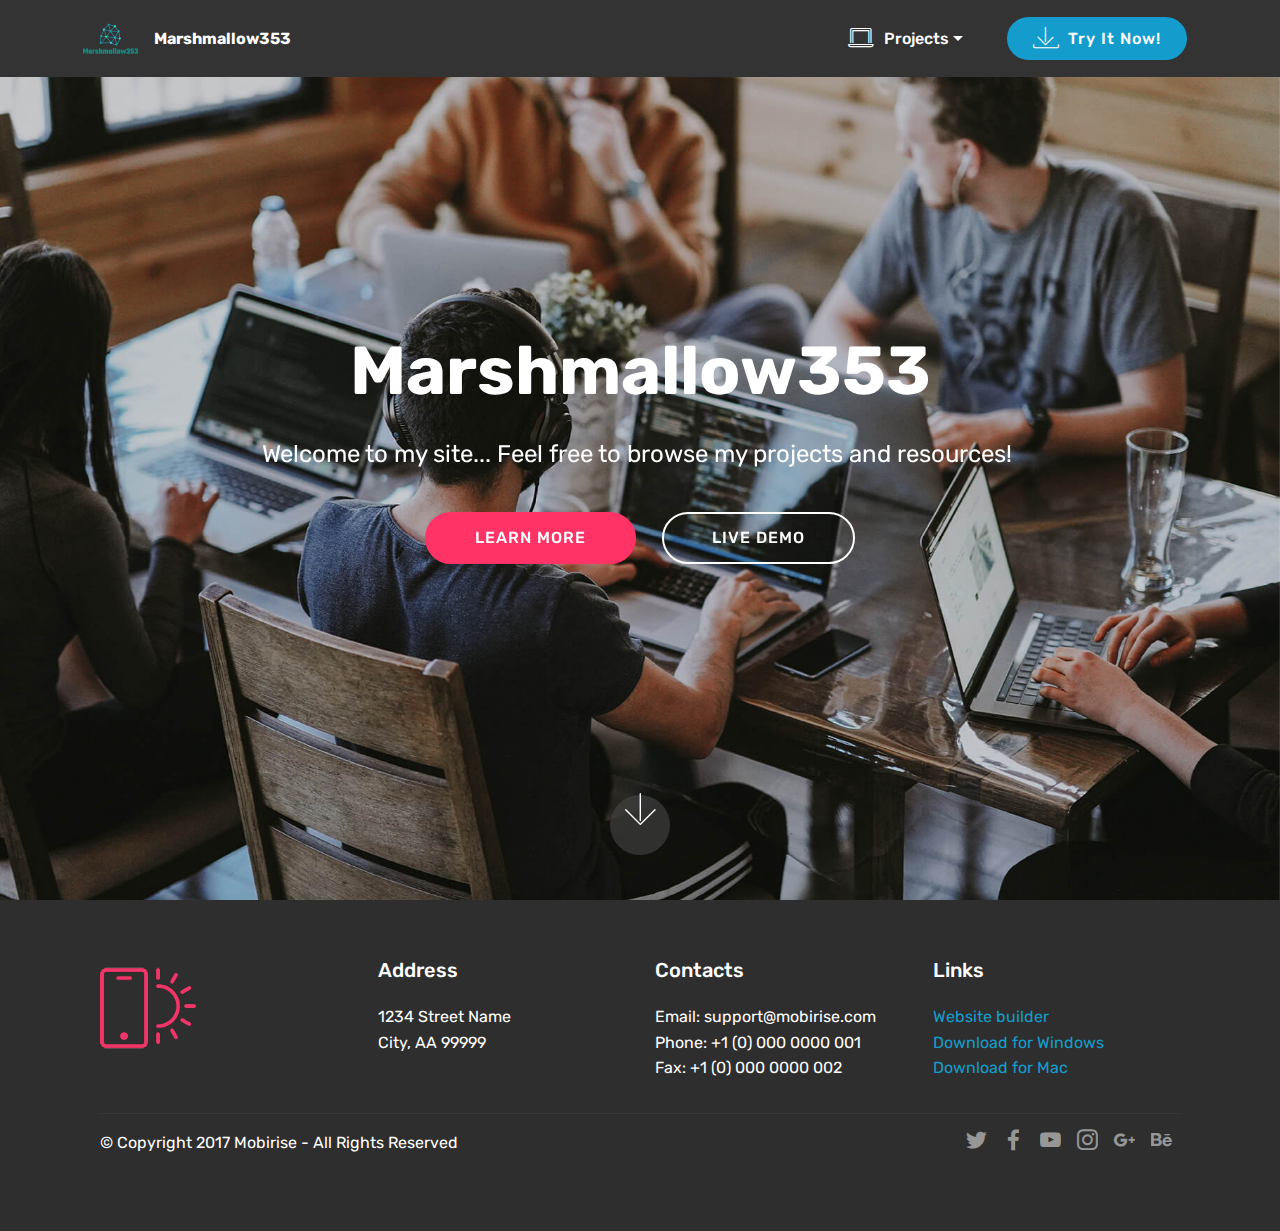
==== site/content/Websites/index.html @ 599f388a "Add files via upload" ====
<!DOCTYPE html>
<html  >
<head>
  <!-- Site made with Mobirise Website Builder v4.12.3, https://mobirise.com -->
  <meta charset="UTF-8">
  <meta http-equiv="X-UA-Compatible" content="IE=edge">
  <meta name="generator" content="Mobirise v4.12.3, mobirise.com">
  <meta name="viewport" content="width=device-width, initial-scale=1, minimum-scale=1">
  <link rel="shortcut icon" href="assets/images/ab399390-df58-4113-ac44-1ea8529a68a1-200x200-122x122.png" type="image/x-icon">
  <meta name="description" content="">
  
  
  <title>Home</title>
  <link rel="stylesheet" href="assets/web/assets/mobirise-icons/mobirise-icons.css">
  <link rel="stylesheet" href="assets/bootstrap/css/bootstrap.min.css">
  <link rel="stylesheet" href="assets/bootstrap/css/bootstrap-grid.min.css">
  <link rel="stylesheet" href="assets/bootstrap/css/bootstrap-reboot.min.css">
  <link rel="stylesheet" href="assets/socicon/css/styles.css">
  <link rel="stylesheet" href="assets/tether/tether.min.css">
  <link rel="stylesheet" href="assets/dropdown/css/style.css">
  <link rel="stylesheet" href="assets/theme/css/style.css">
  <link rel="preload" as="style" href="assets/mobirise/css/mbr-additional.css"><link rel="stylesheet" href="assets/mobirise/css/mbr-additional.css" type="text/css">
  
  
  
</head>
<body>
  <section class="menu cid-qTkzRZLJNu" once="menu" id="menu1-0">

    

    <nav class="navbar navbar-expand beta-menu navbar-dropdown align-items-center navbar-fixed-top navbar-toggleable-sm">
        <button class="navbar-toggler navbar-toggler-right" type="button" data-toggle="collapse" data-target="#navbarSupportedContent" aria-controls="navbarSupportedContent" aria-expanded="false" aria-label="Toggle navigation">
            <div class="hamburger">
                <span></span>
                <span></span>
                <span></span>
                <span></span>
            </div>
        </button>
        <div class="menu-logo">
            <div class="navbar-brand">
                <span class="navbar-logo">
                    <a href="https://mobirise.com">
                         <img src="assets/images/ab399390-df58-4113-ac44-1ea8529a68a1-200x200-122x122.png" alt="Mobirise" title="" style="height: 3.8rem;">
                    </a>
                </span>
                <span class="navbar-caption-wrap"><a class="navbar-caption text-white display-4" href="https://mobirise.com">
                        Marshmallow353</a></span>
            </div>
        </div>
        <div class="collapse navbar-collapse" id="navbarSupportedContent">
            <ul class="navbar-nav nav-dropdown" data-app-modern-menu="true"><li class="nav-item">
                    <a class="nav-link link text-white display-4" href="https://mobirise.com">
                        </a>
                </li>
                <li class="nav-item dropdown"><a class="nav-link link text-white dropdown-toggle display-4" href="https://mobirise.com" data-toggle="dropdown-submenu" aria-expanded="true"><span class="mbri-laptop mbr-iconfont mbr-iconfont-btn"></span>
                        Projects</a><div class="dropdown-menu"><a class="text-white dropdown-item display-4" href="page1.html">Hypixel Auctions</a><a class="text-white dropdown-item display-4" href="page2.html" aria-expanded="true">Reddit Video Maker</a><a class="text-white dropdown-item display-4" href="page3.html" aria-expanded="true">Games</a></div></li><li class="nav-item">
                    <a class="nav-link link text-white display-4" href="https://mobirise.com">
                        </a>
                </li></ul>
            <div class="navbar-buttons mbr-section-btn">
                <a class="btn btn-sm btn-primary display-4" href="https://mobirise.com">
                    <span class="mbri-save mbr-iconfont mbr-iconfont-btn "></span>
                    Try It Now!
                </a>
            </div>
        </div>
    </nav>
</section>

<section class="engine"><a href="https://mobirise.info/w">html5 templates</a></section><section class="cid-qTkA127IK8 mbr-fullscreen mbr-parallax-background" id="header2-1">

    

    

    <div class="container align-center">
        <div class="row justify-content-md-center">
            <div class="mbr-white col-md-10">
                <h1 class="mbr-section-title mbr-bold pb-3 mbr-fonts-style display-1">
                    Marshmallow353</h1>
                
                <p class="mbr-text pb-3 mbr-fonts-style display-5">Welcome to my site... Feel free to browse my projects and resources!&nbsp;<br></p>
                <div class="mbr-section-btn"><a class="btn btn-md btn-secondary display-4" href="https://mobirise.com">LEARN MORE</a>
                    <a class="btn btn-md btn-white-outline display-4" href="https://mobirise.com">LIVE DEMO</a></div>
            </div>
        </div>
    </div>
    <div class="mbr-arrow hidden-sm-down" aria-hidden="true">
        <a href="#next">
            <i class="mbri-down mbr-iconfont"></i>
        </a>
    </div>
</section>

<section class="cid-qTkAaeaxX5" id="footer1-2">

    

    

    <div class="container">
        <div class="media-container-row content text-white">
            <div class="col-12 col-md-3">
                <div class="media-wrap">
                    <a href="https://mobirise.com/">
                        <img src="assets/images/logo2.png" alt="Mobirise">
                    </a>
                </div>
            </div>
            <div class="col-12 col-md-3 mbr-fonts-style display-7">
                <h5 class="pb-3">
                    Address
                </h5>
                <p class="mbr-text">
                    1234 Street Name
                    <br>City, AA 99999
                </p>
            </div>
            <div class="col-12 col-md-3 mbr-fonts-style display-7">
                <h5 class="pb-3">
                    Contacts
                </h5>
                <p class="mbr-text">
                    Email: support@mobirise.com
                    <br>Phone: +1 (0) 000 0000 001
                    <br>Fax: +1 (0) 000 0000 002
                </p>
            </div>
            <div class="col-12 col-md-3 mbr-fonts-style display-7">
                <h5 class="pb-3">
                    Links
                </h5>
                <p class="mbr-text">
                    <a class="text-primary" href="https://mobirise.com/">Website builder</a>
                    <br><a class="text-primary" href="https://mobirise.com/mobirise-free-win.zip">Download for Windows</a>
                    <br><a class="text-primary" href="https://mobirise.com/mobirise-free-mac.zip">Download for Mac</a>
                </p>
            </div>
        </div>
        <div class="footer-lower">
            <div class="media-container-row">
                <div class="col-sm-12">
                    <hr>
                </div>
            </div>
            <div class="media-container-row mbr-white">
                <div class="col-sm-6 copyright">
                    <p class="mbr-text mbr-fonts-style display-7">
                        © Copyright 2017 Mobirise - All Rights Reserved
                    </p>
                </div>
                <div class="col-md-6">
                    <div class="social-list align-right">
                        <div class="soc-item">
                            <a href="https://twitter.com/mobirise" target="_blank">
                                <span class="socicon-twitter socicon mbr-iconfont mbr-iconfont-social"></span>
                            </a>
                        </div>
                        <div class="soc-item">
                            <a href="https://www.facebook.com/pages/Mobirise/1616226671953247" target="_blank">
                                <span class="socicon-facebook socicon mbr-iconfont mbr-iconfont-social"></span>
                            </a>
                        </div>
                        <div class="soc-item">
                            <a href="https://www.youtube.com/c/mobirise" target="_blank">
                                <span class="socicon-youtube socicon mbr-iconfont mbr-iconfont-social"></span>
                            </a>
                        </div>
                        <div class="soc-item">
                            <a href="https://instagram.com/mobirise" target="_blank">
                                <span class="socicon-instagram socicon mbr-iconfont mbr-iconfont-social"></span>
                            </a>
                        </div>
                        <div class="soc-item">
                            <a href="https://plus.google.com/u/0/+Mobirise" target="_blank">
                                <span class="socicon-googleplus socicon mbr-iconfont mbr-iconfont-social"></span>
                            </a>
                        </div>
                        <div class="soc-item">
                            <a href="https://www.behance.net/Mobirise" target="_blank">
                                <span class="socicon-behance socicon mbr-iconfont mbr-iconfont-social"></span>
                            </a>
                        </div>
                    </div>
                </div>
            </div>
        </div>
    </div>
</section>


  <script src="assets/web/assets/jquery/jquery.min.js"></script>
  <script src="assets/popper/popper.min.js"></script>
  <script src="assets/bootstrap/js/bootstrap.min.js"></script>
  <script src="assets/tether/tether.min.js"></script>
  <script src="assets/dropdown/js/nav-dropdown.js"></script>
  <script src="assets/dropdown/js/navbar-dropdown.js"></script>
  <script src="assets/touchswipe/jquery.touch-swipe.min.js"></script>
  <script src="assets/parallax/jarallax.min.js"></script>
  <script src="assets/smoothscroll/smooth-scroll.js"></script>
  <script src="assets/theme/js/script.js"></script>
  
  
</body>
</html>
---- site/content/Websites/assets/web/assets/mobirise-icons/mobirise-icons.css ----
@font-face {
  font-family: 'MobiriseIcons';
  src:  url('mobirise-icons.eot?spat4u');
  src:  url('mobirise-icons.eot?spat4u#iefix') format('embedded-opentype'),
    url('mobirise-icons.ttf?spat4u') format('truetype'),
    url('mobirise-icons.woff?spat4u') format('woff'),
    url('mobirise-icons.svg?spat4u#MobiriseIcons') format('svg');
  font-weight: normal;
  font-style: normal;
  font-display: swap;
}

[class^="mbri-"], [class*=" mbri-"] {
  /* use !important to prevent issues with browser extensions that change fonts */
  font-family: MobiriseIcons !important;
  speak: none;
  font-style: normal;
  font-weight: normal;
  font-variant: normal;
  text-transform: none;
  line-height: 1;

  /* Better Font Rendering =========== */
  -webkit-font-smoothing: antialiased;
  -moz-osx-font-smoothing: grayscale;
}

.mbri-add-submenu:before {
  content: "\e900";
}
.mbri-alert:before {
  content: "\e901";
}
.mbri-align-center:before {
  content: "\e902";
}
.mbri-align-justify:before {
  content: "\e903";
}
.mbri-align-left:before {
  content: "\e904";
}
.mbri-align-right:before {
  content: "\e905";
}
.mbri-android:before {
  content: "\e906";
}
.mbri-apple:before {
  content: "\e907";
}
.mbri-arrow-down:before {
  content: "\e908";
}
.mbri-arrow-next:before {
  content: "\e909";
}
.mbri-arrow-prev:before {
  content: "\e90a";
}
.mbri-arrow-up:before {
  content: "\e90b";
}
.mbri-bold:before {
  content: "\e90c";
}
.mbri-bookmark:before {
  content: "\e90d";
}
.mbri-bootstrap:before {
  content: "\e90e";
}
.mbri-briefcase:before {
  content: "\e90f";
}
.mbri-browse:before {
  content: "\e910";
}
.mbri-bulleted-list:before {
  content: "\e911";
}
.mbri-calendar:before {
  content: "\e912";
}
.mbri-camera:before {
  content: "\e913";
}
.mbri-cart-add:before {
  content: "\e914";
}
.mbri-cart-full:before {
  content: "\e915";
}
.mbri-cash:before {
  content: "\e916";
}
.mbri-change-style:before {
  content: "\e917";
}
.mbri-chat:before {
  content: "\e918";
}
.mbri-clock:before {
  content: "\e919";
}
.mbri-close:before {
  content: "\e91a";
}
.mbri-cloud:before {
  content: "\e91b";
}
.mbri-code:before {
  content: "\e91c";
}
.mbri-contact-form:before {
  content: "\e91d";
}
.mbri-credit-card:before {
  content: "\e91e";
}
.mbri-cursor-click:before {
  content: "\e91f";
}
.mbri-cust-feedback:before {
  content: "\e920";
}
.mbri-database:before {
  content: "\e921";
}
.mbri-delivery:before {
  content: "\e922";
}
.mbri-desktop:before {
  content: "\e923";
}
.mbri-devices:before {
  content: "\e924";
}
.mbri-down:before {
  content: "\e925";
}
.mbri-download:before {
  content: "\e989";
}
.mbri-drag-n-drop:before {
  content: "\e927";
}
.mbri-drag-n-drop2:before {
  content: "\e928";
}
.mbri-edit:before {
  content: "\e929";
}
.mbri-edit2:before {
  content: "\e92a";
}
.mbri-error:before {
  content: "\e92b";
}
.mbri-extension:before {
  content: "\e92c";
}
.mbri-features:before {
  content: "\e92d";
}
.mbri-file:before {
  content: "\e92e";
}
.mbri-flag:before {
  content: "\e92f";
}
.mbri-folder:before {
  content: "\e930";
}
.mbri-gift:before {
  content: "\e931";
}
.mbri-github:before {
  content: "\e932";
}
.mbri-globe:before {
  content: "\e933";
}
.mbri-globe-2:before {
  content: "\e934";
}
.mbri-growing-chart:before {
  content: "\e935";
}
.mbri-hearth:before {
  content: "\e936";
}
.mbri-help:before {
  content: "\e937";
}
.mbri-home:before {
  content: "\e938";
}
.mbri-hot-cup:before {
  content: "\e939";
}
.mbri-idea:before {
  content: "\e93a";
}
.mbri-image-gallery:before {
  content: "\e93b";
}
.mbri-image-slider:before {
  content: "\e93c";
}
.mbri-info:before {
  content: "\e93d";
}
.mbri-italic:before {
  content: "\e93e";
}
.mbri-key:before {
  content: "\e93f";
}
.mbri-laptop:before {
  content: "\e940";
}
.mbri-layers:before {
  content: "\e941";
}
.mbri-left-right:before {
  content: "\e942";
}
.mbri-left:before {
  content: "\e943";
}
.mbri-letter:before {
  content: "\e944";
}
.mbri-like:before {
  content: "\e945";
}
.mbri-link:before {
  content: "\e946";
}
.mbri-lock:before {
  content: "\e947";
}
.mbri-login:before {
  content: "\e948";
}
.mbri-logout:before {
  content: "\e949";
}
.mbri-magic-stick:before {
  content: "\e94a";
}
.mbri-map-pin:before {
  content: "\e94b";
}
.mbri-menu:before {
  content: "\e94c";
}
.mbri-mobile:before {
  content: "\e94d";
}
.mbri-mobile2:before {
  content: "\e94e";
}
.mbri-mobirise:before {
  content: "\e94f";
}
.mbri-more-horizontal:before {
  content: "\e950";
}
.mbri-more-vertical:before {
  content: "\e951";
}
.mbri-music:before {
  content: "\e952";
}
.mbri-new-file:before {
  content: "\e953";
}
.mbri-numbered-list:before {
  content: "\e954";
}
.mbri-opened-folder:before {
  content: "\e955";
}
.mbri-pages:before {
  content: "\e956";
}
.mbri-paper-plane:before {
  content: "\e957";
}
.mbri-paperclip:before {
  content: "\e958";
}
.mbri-photo:before {
  content: "\e959";
}
.mbri-photos:before {
  content: "\e95a";
}
.mbri-pin:before {
  content: "\e95b";
}
.mbri-play:before {
  content: "\e95c";
}
.mbri-plus:before {
  content: "\e95d";
}
.mbri-preview:before {
  content: "\e95e";
}
.mbri-print:before {
  content: "\e95f";
}
.mbri-protect:before {
  content: "\e960";
}
.mbri-question:before {
  content: "\e961";
}
.mbri-quote-left:before {
  content: "\e962";
}
.mbri-quote-right:before {
  content: "\e963";
}
.mbri-refresh:before {
  content: "\e964";
}
.mbri-responsive:before {
  content: "\e965";
}
.mbri-right:before {
  content: "\e966";
}
.mbri-rocket:before {
  content: "\e967";
}
.mbri-sad-face:before {
  content: "\e968";
}
.mbri-sale:before {
  content: "\e969";
}
.mbri-save:before {
  content: "\e96a";
}
.mbri-search:before {
  content: "\e96b";
}
.mbri-setting:before {
  content: "\e96c";
}
.mbri-setting2:before {
  content: "\e96d";
}
.mbri-setting3:before {
  content: "\e96e";
}
.mbri-share:before {
  content: "\e96f";
}
.mbri-shopping-bag:before {
  content: "\e970";
}
.mbri-shopping-basket:before {
  content: "\e971";
}
.mbri-shopping-cart:before {
  content: "\e972";
}
.mbri-sites:before {
  content: "\e973";
}
.mbri-smile-face:before {
  content: "\e974";
}
.mbri-speed:before {
  content: "\e975";
}
.mbri-star:before {
  content: "\e976";
}
.mbri-success:before {
  content: "\e977";
}
.mbri-sun:before {
  content: "\e978";
}
.mbri-sun2:before {
  content: "\e979";
}
.mbri-tablet:before {
  content: "\e97a";
}
.mbri-tablet-vertical:before {
  content: "\e97b";
}
.mbri-target:before {
  content: "\e97c";
}
.mbri-timer:before {
  content: "\e97d";
}
.mbri-to-ftp:before {
  content: "\e97e";
}
.mbri-to-local-drive:before {
  content: "\e97f";
}
.mbri-touch-swipe:before {
  content: "\e980";
}
.mbri-touch:before {
  content: "\e981";
}
.mbri-trash:before {
  content: "\e982";
}
.mbri-underline:before {
  content: "\e983";
}
.mbri-unlink:before {
  content: "\e984";
}
.mbri-unlock:before {
  content: "\e985";
}
.mbri-up-down:before {
  content: "\e986";
}
.mbri-up:before {
  content: "\e987";
}
.mbri-update:before {
  content: "\e988";
}
.mbri-upload:before {
 content: "\e926"; 
}
.mbri-user:before {
  content: "\e98a";
}
.mbri-user2:before {
  content: "\e98b";
}
.mbri-users:before {
  content: "\e98c";
}
.mbri-video:before {
  content: "\e98d";
}
.mbri-video-play:before {
  content: "\e98e";
}
.mbri-watch:before {
  content: "\e98f";
}
.mbri-website-theme:before {
  content: "\e990";
}
.mbri-wifi:before {
  content: "\e991";
}
.mbri-windows:before {
  content: "\e992";
}
.mbri-zoom-out:before {
  content: "\e993";
}
.mbri-redo:before {
  content: "\e994";
}
.mbri-undo:before {
  content: "\e995";
}
---- site/content/Websites/assets/socicon/css/styles.css ----
@charset "UTF-8";

@font-face {
  font-family: 'Socicon';
  src:  url('../fonts/socicon.eot');
  src:  url('../fonts/socicon.eot?#iefix') format('embedded-opentype'),
    url('../fonts/socicon.woff2') format('woff2'),
    url('../fonts/socicon.ttf') format('truetype'),
    url('../fonts/socicon.woff') format('woff'),
    url('../fonts/socicon.svg#socicon') format('svg');
  font-weight: normal;
  font-style: normal;
}

[data-icon]:before {
  font-family: "socicon" !important;
  content: attr(data-icon);
  font-style: normal !important;
  font-weight: normal !important;
  font-variant: normal !important;
  text-transform: none !important;
  speak: none;
  line-height: 1;
  -webkit-font-smoothing: antialiased;
  -moz-osx-font-smoothing: grayscale;
}

[class^="socicon-"], [class*=" socicon-"] {
  /* use !important to prevent issues with browser extensions that change fonts */
  font-family: 'Socicon' !important;
  speak: none;
  font-style: normal;
  font-weight: normal;
  font-variant: normal;
  text-transform: none;
  line-height: 1;

  /* Better Font Rendering =========== */
  -webkit-font-smoothing: antialiased;
  -moz-osx-font-smoothing: grayscale;
}

.socicon-eitaa:before {
  content: "\e97c";
}
.socicon-soroush:before {
  content: "\e97d";
}
.socicon-bale:before {
  content: "\e97e";
}
.socicon-zazzle:before {
  content: "\e97b";
}
.socicon-society6:before {
  content: "\e97a";
}
.socicon-redbubble:before {
  content: "\e979";
}
.socicon-avvo:before {
  content: "\e978";
}
.socicon-stitcher:before {
  content: "\e977";
}
.socicon-googlehangouts:before {
  content: "\e974";
}
.socicon-dlive:before {
  content: "\e975";
}
.socicon-vsco:before {
  content: "\e976";
}
.socicon-flipboard:before {
  content: "\e973";
}
.socicon-ubuntu:before {
  content: "\e958";
}
.socicon-artstation:before {
  content: "\e959";
}
.socicon-invision:before {
  content: "\e95a";
}
.socicon-torial:before {
  content: "\e95b";
}
.socicon-collectorz:before {
  content: "\e95c";
}
.socicon-seenthis:before {
  content: "\e95d";
}
.socicon-googleplaymusic:before {
  content: "\e95e";
}
.socicon-debian:before {
  content: "\e95f";
}
.socicon-filmfreeway:before {
  content: "\e960";
}
.socicon-gnome:before {
  content: "\e961";
}
.socicon-itchio:before {
  content: "\e962";
}
.socicon-jamendo:before {
  content: "\e963";
}
.socicon-mix:before {
  content: "\e964";
}
.socicon-sharepoint:before {
  content: "\e965";
}
.socicon-tinder:before {
  content: "\e966";
}
.socicon-windguru:before {
  content: "\e967";
}
.socicon-cdbaby:before {
  content: "\e968";
}
.socicon-elementaryos:before {
  content: "\e969";
}
.socicon-stage32:before {
  content: "\e96a";
}
.socicon-tiktok:before {
  content: "\e96b";
}
.socicon-gitter:before {
  content: "\e96c";
}
.socicon-letterboxd:before {
  content: "\e96d";
}
.socicon-threema:before {
  content: "\e96e";
}
.socicon-splice:before {
  content: "\e96f";
}
.socicon-metapop:before {
  content: "\e970";
}
.socicon-naver:before {
  content: "\e971";
}
.socicon-remote:before {
  content: "\e972";
}
.socicon-internet:before {
  content: "\e957";
}
.socicon-moddb:before {
  content: "\e94b";
}
.socicon-indiedb:before {
  content: "\e94c";
}
.socicon-traxsource:before {
  content: "\e94d";
}
.socicon-gamefor:before {
  content: "\e94e";
}
.socicon-pixiv:before {
  content: "\e94f";
}
.socicon-myanimelist:before {
  content: "\e950";
}
.socicon-blackberry:before {
  content: "\e951";
}
.socicon-wickr:before {
  content: "\e952";
}
.socicon-spip:before {
  content: "\e953";
}
.socicon-napster:before {
  content: "\e954";
}
.socicon-beatport:before {
  content: "\e955";
}
.socicon-hackerone:before {
  content: "\e956";
}
.socicon-hackernews:before {
  content: "\e946";
}
.socicon-smashwords:before {
  content: "\e947";
}
.socicon-kobo:before {
  content: "\e948";
}
.socicon-bookbub:before {
  content: "\e949";
}
.socicon-mailru:before {
  content: "\e94a";
}
.socicon-gitlab:before {
  content: "\e945";
}
.socicon-instructables:before {
  content: "\e944";
}
.socicon-portfolio:before {
  content: "\e943";
}
.socicon-codered:before {
  content: "\e940";
}
.socicon-origin:before {
  content: "\e941";
}
.socicon-nextdoor:before {
  content: "\e942";
}
.socicon-udemy:before {
  content: "\e93f";
}
.socicon-livemaster:before {
  content: "\e93e";
}
.socicon-crunchbase:before {
  content: "\e93b";
}
.socicon-homefy:before {
  content: "\e93c";
}
.socicon-calendly:before {
  content: "\e93d";
}
.socicon-realtor:before {
  content: "\e90f";
}
.socicon-tidal:before {
  content: "\e910";
}
.socicon-qobuz:before {
  content: "\e911";
}
.socicon-natgeo:before {
  content: "\e912";
}
.socicon-mastodon:before {
  content: "\e913";
}
.socicon-unsplash:before {
  content: "\e914";
}
.socicon-homeadvisor:before {
  content: "\e915";
}
.socicon-angieslist:before {
  content: "\e916";
}
.socicon-codepen:before {
  content: "\e917";
}
.socicon-slack:before {
  content: "\e918";
}
.socicon-openaigym:before {
  content: "\e919";
}
.socicon-logmein:before {
  content: "\e91a";
}
.socicon-fiverr:before {
  content: "\e91b";
}
.socicon-gotomeeting:before {
  content: "\e91c";
}
.socicon-aliexpress:before {
  content: "\e91d";
}
.socicon-guru:before {
  content: "\e91e";
}
.socicon-appstore:before {
  content: "\e91f";
}
.socicon-homes:before {
  content: "\e920";
}
.socicon-zoom:before {
  content: "\e921";
}
.socicon-alibaba:before {
  content: "\e922";
}
.socicon-craigslist:before {
  content: "\e923";
}
.socicon-wix:before {
  content: "\e924";
}
.socicon-redfin:before {
  content: "\e925";
}
.socicon-googlecalendar:before {
  content: "\e926";
}
.socicon-shopify:before {
  content: "\e927";
}
.socicon-freelancer:before {
  content: "\e928";
}
.socicon-seedrs:before {
  content: "\e929";
}
.socicon-bing:before {
  content: "\e92a";
}
.socicon-doodle:before {
  content: "\e92b";
}
.socicon-bonanza:before {
  content: "\e92c";
}
.socicon-squarespace:before {
  content: "\e92d";
}
.socicon-toptal:before {
  content: "\e92e";
}
.socicon-gust:before {
  content: "\e92f";
}
.socicon-ask:before {
  content: "\e930";
}
.socicon-trulia:before {
  content: "\e931";
}
.socicon-loomly:before {
  content: "\e932";
}
.socicon-ghost:before {
  content: "\e933";
}
.socicon-upwork:before {
  content: "\e934";
}
.socicon-fundable:before {
  content: "\e935";
}
.socicon-booking:before {
  content: "\e936";
}
.socicon-googlemaps:before {
  content: "\e937";
}
.socicon-zillow:before {
  content: "\e938";
}
.socicon-niconico:before {
  content: "\e939";
}
.socicon-toneden:before {
  content: "\e93a";
}
.socicon-augment:before {
  content: "\e908";
}
.socicon-bitbucket:before {
  content: "\e909";
}
.socicon-fyuse:before {
  content: "\e90a";
}
.socicon-yt-gaming:before {
  content: "\e90b";
}
.socicon-sketchfab:before {
  content: "\e90c";
}
.socicon-mobcrush:before {
  content: "\e90d";
}
.socicon-microsoft:before {
  content: "\e90e";
}
.socicon-pandora:before {
  content: "\e907";
}
.socicon-messenger:before {
  content: "\e906";
}
.socicon-gamewisp:before {
  content: "\e905";
}
.socicon-bloglovin:before {
  content: "\e904";
}
.socicon-tunein:before {
  content: "\e903";
}
.socicon-gamejolt:before {
  content: "\e901";
}
.socicon-trello:before {
  content: "\e902";
}
.socicon-spreadshirt:before {
  content: "\e900";
}
.socicon-500px:before {
  content: "\e000";
}
.socicon-8tracks:before {
  content: "\e001";
}
.socicon-airbnb:before {
  content: "\e002";
}
.socicon-alliance:before {
  content: "\e003";
}
.socicon-amazon:before {
  content: "\e004";
}
.socicon-amplement:before {
  content: "\e005";
}
.socicon-android:before {
  content: "\e006";
}
.socicon-angellist:before {
  content: "\e007";
}
.socicon-apple:before {
  content: "\e008";
}
.socicon-appnet:before {
  content: "\e009";
}
.socicon-baidu:before {
  content: "\e00a";
}
.socicon-bandcamp:before {
  content: "\e00b";
}
.socicon-battlenet:before {
  content: "\e00c";
}
.socicon-mixer:before {
  content: "\e00d";
}
.socicon-bebee:before {
  content: "\e00e";
}
.socicon-bebo:before {
  content: "\e00f";
}
.socicon-behance:before {
  content: "\e010";
}
.socicon-blizzard:before {
  content: "\e011";
}
.socicon-blogger:before {
  content: "\e012";
}
.socicon-buffer:before {
  content: "\e013";
}
.socicon-chrome:before {
  content: "\e014";
}
.socicon-coderwall:before {
  content: "\e015";
}
.socicon-curse:before {
  content: "\e016";
}
.socicon-dailymotion:before {
  content: "\e017";
}
.socicon-deezer:before {
  content: "\e018";
}
.socicon-delicious:before {
  content: "\e019";
}
.socicon-deviantart:before {
  content: "\e01a";
}
.socicon-diablo:before {
  content: "\e01b";
}
.socicon-digg:before {
  content: "\e01c";
}
.socicon-discord:before {
  content: "\e01d";
}
.socicon-disqus:before {
  content: "\e01e";
}
.socicon-douban:before {
  content: "\e01f";
}
.socicon-draugiem:before {
  content: "\e020";
}
.socicon-dribbble:before {
  content: "\e021";
}
.socicon-drupal:before {
  content: "\e022";
}
.socicon-ebay:before {
  content: "\e023";
}
.socicon-ello:before {
  content: "\e024";
}
.socicon-endomodo:before {
  content: "\e025";
}
.socicon-envato:before {
  content: "\e026";
}
.socicon-etsy:before {
  content: "\e027";
}
.socicon-facebook:before {
  content: "\e028";
}
.socicon-feedburner:before {
  content: "\e029";
}
.socicon-filmweb:before {
  content: "\e02a";
}
.socicon-firefox:before {
  content: "\e02b";
}
.socicon-flattr:before {
  content: "\e02c";
}
.socicon-flickr:before {
  content: "\e02d";
}
.socicon-formulr:before {
  content: "\e02e";
}
.socicon-forrst:before {
  content: "\e02f";
}
.socicon-foursquare:before {
  content: "\e030";
}
.socicon-friendfeed:before {
  content: "\e031";
}
.socicon-github:before {
  content: "\e032";
}
.socicon-goodreads:before {
  content: "\e033";
}
.socicon-google:before {
  content: "\e034";
}
.socicon-googlescholar:before {
  content: "\e035";
}
.socicon-googlegroups:before {
  content: "\e036";
}
.socicon-googlephotos:before {
  content: "\e037";
}
.socicon-googleplus:before {
  content: "\e038";
}
.socicon-grooveshark:before {
  content: "\e039";
}
.socicon-hackerrank:before {
  content: "\e03a";
}
.socicon-hearthstone:before {
  content: "\e03b";
}
.socicon-hellocoton:before {
  content: "\e03c";
}
.socicon-heroes:before {
  content: "\e03d";
}
.socicon-smashcast:before {
  content: "\e03e";
}
.socicon-horde:before {
  content: "\e03f";
}
.socicon-houzz:before {
  content: "\e040";
}
.socicon-icq:before {
  content: "\e041";
}
.socicon-identica:before {
  content: "\e042";
}
.socicon-imdb:before {
  content: "\e043";
}
.socicon-instagram:before {
  content: "\e044";
}
.socicon-issuu:before {
  content: "\e045";
}
.socicon-istock:before {
  content: "\e046";
}
.socicon-itunes:before {
  content: "\e047";
}
.socicon-keybase:before {
  content: "\e048";
}
.socicon-lanyrd:before {
  content: "\e049";
}
.socicon-lastfm:before {
  content: "\e04a";
}
.socicon-line:before {
  content: "\e04b";
}
.socicon-linkedin:before {
  content: "\e04c";
}
.socicon-livejournal:before {
  content: "\e04d";
}
.socicon-lyft:before {
  content: "\e04e";
}
.socicon-macos:before {
  content: "\e04f";
}
.socicon-mail:before {
  content: "\e050";
}
.socicon-medium:before {
  content: "\e051";
}
.socicon-meetup:before {
  content: "\e052";
}
.socicon-mixcloud:before {
  content: "\e053";
}
.socicon-modelmayhem:before {
  content: "\e054";
}
.socicon-mumble:before {
  content: "\e055";
}
.socicon-myspace:before {
  content: "\e056";
}
.socicon-newsvine:before {
  content: "\e057";
}
.socicon-nintendo:before {
  content: "\e058";
}
.socicon-npm:before {
  content: "\e059";
}
.socicon-odnoklassniki:before {
  content: "\e05a";
}
.socicon-openid:before {
  content: "\e05b";
}
.socicon-opera:before {
  content: "\e05c";
}
.socicon-outlook:before {
  content: "\e05d";
}
.socicon-overwatch:before {
  content: "\e05e";
}
.socicon-patreon:before {
  content: "\e05f";
}
.socicon-paypal:before {
  content: "\e060";
}
.socicon-periscope:before {
  content: "\e061";
}
.socicon-persona:before {
  content: "\e062";
}
.socicon-pinterest:before {
  content: "\e063";
}
.socicon-play:before {
  content: "\e064";
}
.socicon-player:before {
  content: "\e065";
}
.socicon-playstation:before {
  content: "\e066";
}
.socicon-pocket:before {
  content: "\e067";
}
.socicon-qq:before {
  content: "\e068";
}
.socicon-quora:before {
  content: "\e069";
}
.socicon-raidcall:before {
  content: "\e06a";
}
.socicon-ravelry:before {
  content: "\e06b";
}
.socicon-reddit:before {
  content: "\e06c";
}
.socicon-renren:before {
  content: "\e06d";
}
.socicon-researchgate:before {
  content: "\e06e";
}
.socicon-residentadvisor:before {
  content: "\e06f";
}
.socicon-reverbnation:before {
  content: "\e070";
}
.socicon-rss:before {
  content: "\e071";
}
.socicon-sharethis:before {
  content: "\e072";
}
.socicon-skype:before {
  content: "\e073";
}
.socicon-slideshare:before {
  content: "\e074";
}
.socicon-smugmug:before {
  content: "\e075";
}
.socicon-snapchat:before {
  content: "\e076";
}
.socicon-songkick:before {
  content: "\e077";
}
.socicon-soundcloud:before {
  content: "\e078";
}
.socicon-spotify:before {
  content: "\e079";
}
.socicon-stackexchange:before {
  content: "\e07a";
}
.socicon-stackoverflow:before {
  content: "\e07b";
}
.socicon-starcraft:before {
  content: "\e07c";
}
.socicon-stayfriends:before {
  content: "\e07d";
}
.socicon-steam:before {
  content: "\e07e";
}
.socicon-storehouse:before {
  content: "\e07f";
}
.socicon-strava:before {
  content: "\e080";
}
.socicon-streamjar:before {
  content: "\e081";
}
.socicon-stumbleupon:before {
  content: "\e082";
}
.socicon-swarm:before {
  content: "\e083";
}
.socicon-teamspeak:before {
  content: "\e084";
}
.socicon-teamviewer:before {
  content: "\e085";
}
.socicon-technorati:before {
  content: "\e086";
}
.socicon-telegram:before {
  content: "\e087";
}
.socicon-tripadvisor:before {
  content: "\e088";
}
.socicon-tripit:before {
  content: "\e089";
}
.socicon-triplej:before {
  content: "\e08a";
}
.socicon-tumblr:before {
  content: "\e08b";
}
.socicon-twitch:before {
  content: "\e08c";
}
.socicon-twitter:before {
  content: "\e08d";
}
.socicon-uber:before {
  content: "\e08e";
}
.socicon-ventrilo:before {
  content: "\e08f";
}
.socicon-viadeo:before {
  content: "\e090";
}
.socicon-viber:before {
  content: "\e091";
}
.socicon-viewbug:before {
  content: "\e092";
}
.socicon-vimeo:before {
  content: "\e093";
}
.socicon-vine:before {
  content: "\e094";
}
.socicon-vkontakte:before {
  content: "\e095";
}
.socicon-warcraft:before {
  content: "\e096";
}
.socicon-wechat:before {
  content: "\e097";
}
.socicon-weibo:before {
  content: "\e098";
}
.socicon-whatsapp:before {
  content: "\e099";
}
.socicon-wikipedia:before {
  content: "\e09a";
}
.socicon-windows:before {
  content: "\e09b";
}
.socicon-wordpress:before {
  content: "\e09c";
}
.socicon-wykop:before {
  content: "\e09d";
}
.socicon-xbox:before {
  content: "\e09e";
}
.socicon-xing:before {
  content: "\e09f";
}
.socicon-yahoo:before {
  content: "\e0a0";
}
.socicon-yammer:before {
  content: "\e0a1";
}
.socicon-yandex:before {
  content: "\e0a2";
}
.socicon-yelp:before {
  content: "\e0a3";
}
.socicon-younow:before {
  content: "\e0a4";
}
.socicon-youtube:before {
  content: "\e0a5";
}
.socicon-zapier:before {
  content: "\e0a6";
}
.socicon-zerply:before {
  content: "\e0a7";
}
.socicon-zomato:before {
  content: "\e0a8";
}
.socicon-zynga:before {
  content: "\e0a9";
}
---- site/content/Websites/assets/dropdown/css/style.css ----
.navbar-dropdown {
  left: 0;
  padding: 0;
  position: absolute;
  right: 0;
  top: 0;
  transition: all 0.45s ease;
  z-index: 1030;
  background: #282828; }
  .navbar-dropdown .navbar-logo {
    margin-right: 0.8rem;
    transition: margin 0.3s ease-in-out;
    vertical-align: middle; }
    .navbar-dropdown .navbar-logo img {
      height: 3.125rem;
      transition: all 0.3s ease-in-out; }
    .navbar-dropdown .navbar-logo.mbr-iconfont {
      font-size: 3.125rem;
      line-height: 3.125rem; }
  .navbar-dropdown .navbar-caption {
    font-weight: 700;
    white-space: normal;
    vertical-align: -4px;
    line-height: 3.125rem !important; }
    .navbar-dropdown .navbar-caption, .navbar-dropdown .navbar-caption:hover {
      color: inherit;
      text-decoration: none; }
  .navbar-dropdown .mbr-iconfont + .navbar-caption {
    vertical-align: -1px; }
  .navbar-dropdown.navbar-fixed-top {
    position: fixed; }
  .navbar-dropdown .navbar-brand span {
    vertical-align: -4px; }
  .navbar-dropdown.bg-color.transparent {
    background: none; }
  .navbar-dropdown.navbar-short .navbar-brand {
    padding: 0.625rem 0; }
    .navbar-dropdown.navbar-short .navbar-brand span {
      vertical-align: -1px; }
  .navbar-dropdown.navbar-short .navbar-caption {
    line-height: 2.375rem !important;
    vertical-align: -2px; }
  .navbar-dropdown.navbar-short .navbar-logo {
    margin-right: 0.5rem; }
    .navbar-dropdown.navbar-short .navbar-logo img {
      height: 2.375rem; }
    .navbar-dropdown.navbar-short .navbar-logo.mbr-iconfont {
      font-size: 2.375rem;
      line-height: 2.375rem; }
  .navbar-dropdown.navbar-short .mbr-table-cell {
    height: 3.625rem; }
  .navbar-dropdown .navbar-close {
    left: 0.6875rem;
    position: fixed;
    top: 0.75rem;
    z-index: 1000; }
  .navbar-dropdown .hamburger-icon {
    content: "";
    display: inline-block;
    vertical-align: middle;
    width: 16px;
    -webkit-box-shadow: 0 -6px 0 1px #282828,0 0 0 1px #282828,0 6px 0 1px #282828;
    -moz-box-shadow: 0 -6px 0 1px #282828,0 0 0 1px #282828,0 6px 0 1px #282828;
    box-shadow: 0 -6px 0 1px #282828,0 0 0 1px #282828,0 6px 0 1px #282828; }

.dropdown-menu .dropdown-toggle[data-toggle="dropdown-submenu"]::after {
  border-bottom: 0.35em solid transparent;
  border-left: 0.35em solid;
  border-right: 0;
  border-top: 0.35em solid transparent;
  margin-left: 0.3rem; }

.dropdown-menu .dropdown-item:focus {
  outline: 0; }

.nav-dropdown {
  font-size: 0.75rem;
  font-weight: 500;
  height: auto !important; }
  .nav-dropdown .nav-btn {
    padding-left: 1rem; }
  .nav-dropdown .link {
    margin: .667em 1.667em;
    font-weight: 500;
    padding: 0;
    transition: color .2s ease-in-out; }
    .nav-dropdown .link.dropdown-toggle {
      margin-right: 2.583em; }
      .nav-dropdown .link.dropdown-toggle::after {
        margin-left: .25rem;
        border-top: 0.35em solid;
        border-right: 0.35em solid transparent;
        border-left: 0.35em solid transparent;
        border-bottom: 0; }
      .nav-dropdown .link.dropdown-toggle[aria-expanded="true"] {
        margin: 0;
        padding: 0.667em 3.263em  0.667em 1.667em; }
  .nav-dropdown .link::after,
  .nav-dropdown .dropdown-item::after {
    color: inherit; }
  .nav-dropdown .btn {
    font-size: 0.75rem;
    font-weight: 700;
    letter-spacing: 0;
    margin-bottom: 0;
    padding-left: 1.25rem;
    padding-right: 1.25rem; }
  .nav-dropdown .dropdown-menu {
    border-radius: 0;
    border: 0;
    left: 0;
    margin: 0;
    padding-bottom: 1.25rem;
    padding-top: 1.25rem;
    position: relative; }
  .nav-dropdown .dropdown-submenu {
    margin-left: 0.125rem;
    top: 0; }
  .nav-dropdown .dropdown-item {
    font-weight: 500;
    line-height: 2;
    padding: 0.3846em 4.615em 0.3846em 1.5385em;
    position: relative;
    transition: color .2s ease-in-out, background-color .2s ease-in-out; }
    .nav-dropdown .dropdown-item::after {
      margin-top: -0.3077em;
      position: absolute;
      right: 1.1538em;
      top: 50%; }
    .nav-dropdown .dropdown-item:focus, .nav-dropdown .dropdown-item:hover {
      background: none; }

@media (max-width: 767px) {
  .nav-dropdown.navbar-toggleable-sm {
    bottom: 0;
    display: none;
    left: 0;
    overflow-x: hidden;
    position: fixed;
    top: 0;
    transform: translateX(-100%);
    -ms-transform: translateX(-100%);
    -webkit-transform: translateX(-100%);
    width: 18.75rem;
    z-index: 999; } }
.nav-dropdown.navbar-toggleable-xl {
  bottom: 0;
  display: none;
  left: 0;
  overflow-x: hidden;
  position: fixed;
  top: 0;
  transform: translateX(-100%);
  -ms-transform: translateX(-100%);
  -webkit-transform: translateX(-100%);
  width: 18.75rem;
  z-index: 999; }

.nav-dropdown-sm {
  display: block !important;
  overflow-x: hidden;
  overflow: auto;
  padding-top: 3.875rem; }
  .nav-dropdown-sm::after {
    content: "";
    display: block;
    height: 3rem;
    width: 100%; }
  .nav-dropdown-sm.collapse.in ~ .navbar-close {
    display: block !important; }
  .nav-dropdown-sm.collapsing, .nav-dropdown-sm.collapse.in {
    transform: translateX(0);
    -ms-transform: translateX(0);
    -webkit-transform: translateX(0);
    transition: all 0.25s ease-out;
    -webkit-transition: all 0.25s ease-out;
    background: #282828; }
  .nav-dropdown-sm.collapsing[aria-expanded="false"] {
    transform: translateX(-100%);
    -ms-transform: translateX(-100%);
    -webkit-transform: translateX(-100%); }
  .nav-dropdown-sm .nav-item {
    display: block;
    margin-left: 0 !important;
    padding-left: 0; }
  .nav-dropdown-sm .link,
  .nav-dropdown-sm .dropdown-item {
    border-top: 1px dotted rgba(255, 255, 255, 0.1);
    font-size: 0.8125rem;
    line-height: 1.6;
    margin: 0 !important;
    padding: 0.875rem 2.4rem 0.875rem 1.5625rem !important;
    position: relative;
    white-space: normal; }
    .nav-dropdown-sm .link:focus, .nav-dropdown-sm .link:hover,
    .nav-dropdown-sm .dropdown-item:focus,
    .nav-dropdown-sm .dropdown-item:hover {
      background: rgba(0, 0, 0, 0.2) !important;
      color: #c0a375; }
  .nav-dropdown-sm .nav-btn {
    position: relative;
    padding: 1.5625rem 1.5625rem 0 1.5625rem; }
    .nav-dropdown-sm .nav-btn::before {
      border-top: 1px dotted rgba(255, 255, 255, 0.1);
      content: "";
      left: 0;
      position: absolute;
      top: 0;
      width: 100%; }
    .nav-dropdown-sm .nav-btn + .nav-btn {
      padding-top: 0.625rem; }
      .nav-dropdown-sm .nav-btn + .nav-btn::before {
        display: none; }
  .nav-dropdown-sm .btn {
    padding: 0.625rem 0; }
  .nav-dropdown-sm .dropdown-toggle[data-toggle="dropdown-submenu"]::after {
    margin-left: .25rem;
    border-top: 0.35em solid;
    border-right: 0.35em solid transparent;
    border-left: 0.35em solid transparent;
    border-bottom: 0; }
  .nav-dropdown-sm .dropdown-toggle[data-toggle="dropdown-submenu"][aria-expanded="true"]::after {
    border-top: 0;
    border-right: 0.35em solid transparent;
    border-left: 0.35em solid transparent;
    border-bottom: 0.35em solid; }
  .nav-dropdown-sm .dropdown-menu {
    margin: 0;
    padding: 0;
    position: relative;
    top: 0;
    left: 0;
    width: 100%;
    border: 0;
    float: none;
    border-radius: 0;
    background: none; }
  .nav-dropdown-sm .dropdown-submenu {
    left: 100%;
    margin-left: 0.125rem;
    margin-top: -1.25rem;
    top: 0; }

.navbar-toggleable-sm .nav-dropdown .dropdown-menu {
  position: absolute; }

.navbar-toggleable-sm .nav-dropdown .dropdown-submenu {
  left: 100%;
  margin-left: 0.125rem;
  margin-top: -1.25rem;
  top: 0; }

.navbar-toggleable-sm.opened .nav-dropdown .dropdown-menu {
  position: relative; }

.navbar-toggleable-sm.opened .nav-dropdown .dropdown-submenu {
  left: 0;
  margin-left: 00rem;
  margin-top: 0rem;
  top: 0; }

.is-builder .nav-dropdown.collapsing {
  transition: none !important; }

/*# sourceMappingURL=style.css.map */
---- site/content/Websites/assets/theme/css/style.css ----
@charset "UTF-8";
/*!
 * Mobirise v4 theme (https://mobirise.com/)
 * Copyright 2017 Mobirise
 */
section {
  background-color: #eeeeee;
}

body {
  font-style: normal;
  line-height: 1.5;
}

section,
.container,
.container-fluid {
  position: relative;
  word-wrap: break-word;
}

a.mbr-iconfont:hover {
  text-decoration: none;
}

.article .lead p,
.article .lead ul,
.article .lead ol,
.article .lead pre,
.article .lead blockquote {
  margin-bottom: 0;
}

ul,
ol,
pre,
blockquote {
  margin-bottom: 2.3125rem;
}

pre {
  background: #f4f4f4;
  padding: 10px 24px;
  white-space: pre-wrap;
}

.inactive {
  -webkit-user-select: none;
  -moz-user-select: none;
  -ms-user-select: none;
  user-select: none;
  pointer-events: none;
  -webkit-user-drag: none;
  user-drag: none;
}

.mbr-section__comments .row {
  justify-content: center;
  -webkit-justify-content: center;
}

a {
  font-style: normal;
  font-weight: 400;
  cursor: pointer;
}
a, a:hover {
  text-decoration: none;
}

figure {
  margin-bottom: 0;
}

body {
  color: #232323;
}

h1,
h2,
h3,
h4,
h5,
h6,
.h1,
.h2,
.h3,
.h4,
.h5,
.h6,
.display-1,
.display-2,
.display-3,
.display-4 {
  line-height: 1;
  word-break: break-word;
  word-wrap: break-word;
}

.mbr-section-title {
  font-style: normal;
  line-height: 1.2;
}

.mbr-section-subtitle {
  line-height: 1.3;
}

.mbr-text {
  font-style: normal;
  line-height: 1.6;
}

b,
strong {
  font-weight: bold;
}

blockquote {
  padding: 10px 0 10px 20px;
  position: relative;
  border-left: 2px solid;
  border-color: #ff3366;
}

input:-webkit-autofill, input:-webkit-autofill:hover, input:-webkit-autofill:focus, input:-webkit-autofill:active {
  transition-delay: 9999s;
  transition-property: background-color, color;
}

textarea[type=hidden] {
  display: none;
}

body {
  position: relative;
}

section {
  background-position: 50% 50%;
  background-repeat: no-repeat;
  background-size: cover;
}
section .mbr-background-video,
section .mbr-background-video-preview {
  position: absolute;
  bottom: 0;
  left: 0;
  right: 0;
  top: 0;
}

.hidden {
  visibility: hidden;
}

.mbr-z-index20 {
  z-index: 20;
}

/*! Base colors */
.mbr-white {
  color: #ffffff;
}

.mbr-black {
  color: #000000;
}

.mbr-bg-white {
  background-color: #ffffff;
}

.mbr-bg-black {
  background-color: #000000;
}

/*! Text-aligns */
.align-left {
  text-align: left;
}

.align-center {
  text-align: center;
}

.align-right {
  text-align: right;
}

@media (max-width: 767px) {
  .align-left,
.align-center,
.align-right,
.mbr-section-btn,
.mbr-section-title {
    text-align: center;
  }
}
/*! Font-weight  */
.mbr-light {
  font-weight: 300;
}

.mbr-regular {
  font-weight: 400;
}

.mbr-semibold {
  font-weight: 500;
}

.mbr-bold {
  font-weight: 700;
}

/*! Media  */
.media-size-item {
  -webkit-flex: 1 1 auto;
  -moz-flex: 1 1 auto;
  -ms-flex: 1 1 auto;
  -o-flex: 1 1 auto;
  flex: 1 1 auto;
}

.media-content {
  -webkit-flex-basis: 100%;
  flex-basis: 100%;
}

.media-container-row {
  display: -ms-flexbox;
  display: -webkit-flex;
  display: flex;
  -webkit-flex-direction: row;
  -ms-flex-direction: row;
  flex-direction: row;
  -webkit-flex-wrap: wrap;
  -ms-flex-wrap: wrap;
  flex-wrap: wrap;
  -webkit-justify-content: center;
  -ms-flex-pack: center;
  justify-content: center;
  -webkit-align-content: center;
  -ms-flex-line-pack: center;
  align-content: center;
  -webkit-align-items: start;
  -ms-flex-align: start;
  align-items: start;
}
.media-container-row .media-size-item {
  width: 400px;
}

.media-container-column {
  display: -ms-flexbox;
  display: -webkit-flex;
  display: flex;
  -webkit-flex-direction: column;
  -ms-flex-direction: column;
  flex-direction: column;
  -webkit-flex-wrap: wrap;
  -ms-flex-wrap: wrap;
  flex-wrap: wrap;
  -webkit-justify-content: center;
  -ms-flex-pack: center;
  justify-content: center;
  -webkit-align-content: center;
  -ms-flex-line-pack: center;
  align-content: center;
  -webkit-align-items: stretch;
  -ms-flex-align: stretch;
  align-items: stretch;
}
.media-container-column > * {
  width: 100%;
}

@media (min-width: 992px) {
  .media-container-row {
    -webkit-flex-wrap: nowrap;
    -ms-flex-wrap: nowrap;
    flex-wrap: nowrap;
  }
}
figure {
  overflow: hidden;
}

figure[mbr-media-size] {
  transition: width 0.1s;
}

.mbr-figure img,
.mbr-figure iframe {
  display: block;
  width: 100%;
}

.card {
  background-color: transparent;
  border: none;
}

.card-box {
  width: 100%;
}

.card-img {
  text-align: center;
  flex-shrink: 0;
  -webkit-flex-shrink: 0;
}

.media {
  max-width: 100%;
  margin: 0 auto;
}

.mbr-figure {
  -ms-flex-item-align: center;
  -ms-grid-row-align: center;
  -webkit-align-self: center;
  align-self: center;
}

.media-container > div {
  max-width: 100%;
}

.mbr-figure img,
.card-img img {
  width: 100%;
}

@media (max-width: 991px) {
  .media-size-item {
    width: auto !important;
  }

  .media {
    width: auto;
  }

  .mbr-figure {
    width: 100% !important;
  }
}
/*! Buttons */
.btn {
  font-weight: 500;
  border-width: 2px;
  font-style: normal;
  letter-spacing: 1px;
  margin: 0.4rem 0.8rem;
  white-space: normal;
  -webkit-transition: all 0.3s ease-in-out;
  -moz-transition: all 0.3s ease-in-out;
  transition: all 0.3s ease-in-out;
  display: inline-flex;
  align-items: center;
  justify-content: center;
  word-break: break-word;
  -webkit-align-items: center;
  -webkit-justify-content: center;
  display: -webkit-inline-flex;
}

.btn-sm {
  font-weight: 500;
  letter-spacing: 1px;
  -webkit-transition: all 0.3s ease-in-out;
  -moz-transition: all 0.3s ease-in-out;
  transition: all 0.3s ease-in-out;
}

.btn-md {
  font-weight: 500;
  letter-spacing: 1px;
  margin: 0.4rem 0.8rem !important;
  -webkit-transition: all 0.3s ease-in-out;
  -moz-transition: all 0.3s ease-in-out;
  transition: all 0.3s ease-in-out;
}

.btn-lg {
  font-weight: 500;
  letter-spacing: 1px;
  margin: 0.4rem 0.8rem !important;
  -webkit-transition: all 0.3s ease-in-out;
  -moz-transition: all 0.3s ease-in-out;
  transition: all 0.3s ease-in-out;
}

.mbr-section-btn {
  margin-left: -0.25rem;
  margin-right: -0.25rem;
  font-size: 0;
}

nav .mbr-section-btn {
  margin-left: 0rem;
  margin-right: 0rem;
}

.btn-form {
  border-radius: 0;
}
.btn-form:hover {
  cursor: pointer;
}

/*! Btn icon margin */
.btn .mbr-iconfont,
.btn.btn-sm .mbr-iconfont {
  cursor: pointer;
  margin-right: 0.5rem;
}

.btn.btn-md .mbr-iconfont,
.btn.btn-md .mbr-iconfont {
  margin-right: 0.8rem;
}

.mbr-regular {
  font-weight: 400;
}

.mbr-semibold {
  font-weight: 500;
}

.mbr-bold {
  font-weight: 700;
}

[type=submit] {
  -webkit-appearance: none;
}

/*! Full-screen */
.mbr-fullscreen .mbr-overlay {
  min-height: 100vh;
}

.mbr-fullscreen {
  display: flex;
  display: -webkit-flex;
  display: -moz-flex;
  display: -ms-flex;
  display: -o-flex;
  align-items: center;
  -webkit-align-items: center;
  min-height: 100vh;
  padding-top: 3rem;
  padding-bottom: 3rem;
}

/*! Map */
.map {
  height: 25rem;
  position: relative;
}
.map iframe {
  width: 100%;
  height: 100%;
}

.mbr-overlay {
  background-color: #000;
  bottom: 0;
  left: 0;
  opacity: 0.5;
  position: absolute;
  right: 0;
  top: 0;
  z-index: 0;
  pointer-events: none;
}

/* Form */
blockquote {
  font-style: italic;
  padding: 10px 0 10px 20px;
  font-size: 1.09rem;
  position: relative;
  border-width: 3px;
}

.form-control {
  background-color: #f5f5f5;
  box-shadow: none;
  color: #565656;
  line-height: 1.43;
  min-height: 3.5em;
  padding: 1.07em 0.5em;
}
.form-control, .form-control:focus {
  border: 1px solid #e8e8e8;
}
.form-active .form-control:invalid {
  border-color: red;
}

.form-control-label {
  position: relative;
  cursor: pointer;
  margin-bottom: 0.357em;
  padding: 0;
}

.alert {
  color: #ffffff;
  border-radius: 0;
  border: 0;
  font-size: 0.875rem;
  line-height: 1.5;
  margin-bottom: 1.875rem;
  padding: 1.25rem;
  position: relative;
}
.alert.alert-form::after {
  background-color: inherit;
  bottom: -7px;
  content: "";
  display: block;
  height: 14px;
  left: 50%;
  margin-left: -7px;
  position: absolute;
  transform: rotate(45deg);
  width: 14px;
  -webkit-transform: rotate(45deg);
}

.form-asterisk {
  font-family: initial;
  position: absolute;
  top: -2px;
  font-weight: normal;
}

/*! Scroll to top arrow */
#scrollToTop a i:before {
  content: "";
  position: absolute;
  height: 40%;
  top: 25%;
  background: #fff;
  width: 2px;
  left: calc(50% - 1px);
}
#scrollToTop a i:after {
  content: "";
  position: absolute;
  display: block;
  border-top: 2px solid #fff;
  border-right: 2px solid #fff;
  width: 40%;
  height: 40%;
  left: 30%;
  bottom: 30%;
  transform: rotate(135deg);
  -webkit-transform: rotate(135deg);
}

.mbr-arrow-up {
  bottom: 25px;
  right: 90px;
  position: fixed;
  text-align: right;
  z-index: 5000;
  color: #ffffff;
  font-size: 32px;
  transform: rotate(180deg);
  -webkit-transform: rotate(180deg);
}

.mbr-arrow-up a {
  background: rgba(0, 0, 0, 0.2);
  border-radius: 3px;
  color: #fff;
  display: inline-block;
  height: 60px;
  width: 60px;
  outline-style: none !important;
  position: relative;
  text-decoration: none;
  transition: all 0.3s ease-in-out;
  cursor: pointer;
  text-align: center;
}
.mbr-arrow-up a:hover {
  background-color: rgba(0, 0, 0, 0.4);
}
.mbr-arrow-up a i {
  line-height: 60px;
}

.mbr-arrow-up-icon {
  display: block;
  color: #fff;
}

.mbr-arrow-up-icon::before {
  content: "›";
  display: inline-block;
  font-family: serif;
  font-size: 32px;
  line-height: 1;
  font-style: normal;
  position: relative;
  top: 6px;
  left: -4px;
  -webkit-transform: rotate(-90deg);
  transform: rotate(-90deg);
}

/*! Arrow Down */
.mbr-arrow {
  position: absolute;
  bottom: 45px;
  left: 50%;
  width: 60px;
  height: 60px;
  cursor: pointer;
  background-color: rgba(80, 80, 80, 0.5);
  border-radius: 50%;
  -webkit-transform: translateX(-50%);
  transform: translateX(-50%);
}
.mbr-arrow > a {
  display: inline-block;
  text-decoration: none;
  outline-style: none;
  -webkit-animation: arrowdown 1.7s ease-in-out infinite;
  animation: arrowdown 1.7s ease-in-out infinite;
}
.mbr-arrow > a > i {
  position: absolute;
  top: -2px;
  left: 15px;
  font-size: 2rem;
}

@keyframes arrowdown {
  0% {
    transform: translateY(0px);
    -webkit-transform: translateY(0px);
  }
  50% {
    transform: translateY(-5px);
    -webkit-transform: translateY(-5px);
  }
  100% {
    transform: translateY(0px);
    -webkit-transform: translateY(0px);
  }
}
@-webkit-keyframes arrowdown {
  0% {
    transform: translateY(0px);
    -webkit-transform: translateY(0px);
  }
  50% {
    transform: translateY(-5px);
    -webkit-transform: translateY(-5px);
  }
  100% {
    transform: translateY(0px);
    -webkit-transform: translateY(0px);
  }
}
@media (max-width: 500px) {
  .mbr-arrow-up {
    left: 50%;
    right: auto;
    transform: translateX(-50%) rotate(180deg);
    -webkit-transform: translateX(-50%) rotate(180deg);
  }
}
/*Gradients animation*/
@keyframes gradient-animation {
  from {
    background-position: 0% 100%;
    animation-timing-function: ease-in-out;
  }
  to {
    background-position: 100% 0%;
    animation-timing-function: ease-in-out;
  }
}
@-webkit-keyframes gradient-animation {
  from {
    background-position: 0% 100%;
    animation-timing-function: ease-in-out;
  }
  to {
    background-position: 100% 0%;
    animation-timing-function: ease-in-out;
  }
}
.bg-gradient {
  background-size: 200% 200%;
  animation: gradient-animation 5s infinite alternate;
  -webkit-animation: gradient-animation 5s infinite alternate;
}

.menu .navbar-brand {
  display: -webkit-flex;
}
.menu .navbar-brand span {
  display: flex;
  display: -webkit-flex;
}
.menu .navbar-brand .navbar-caption-wrap {
  display: -webkit-flex;
}
.menu .navbar-brand .navbar-logo img {
  display: -webkit-flex;
}
@media (min-width: 768px) and (max-width: 1023px) {
  .menu .navbar-toggleable-sm .navbar-nav {
    display: -webkit-box;
    display: -webkit-flex;
    display: -ms-flexbox;
  }
}
@media (max-width: 1023px) {
  .menu .navbar-collapse {
    max-height: 93.5vh;
  }
  .menu .navbar-collapse.show {
    overflow: auto;
  }
}
@media (min-width: 1024px) {
  .menu .navbar-nav.nav-dropdown {
    display: -webkit-flex;
  }
  .menu .navbar-toggleable-sm .navbar-collapse {
    display: -webkit-flex !important;
  }
  .menu .collapsed .navbar-collapse {
    max-height: 93.5vh;
  }
  .menu .collapsed .navbar-collapse.show {
    overflow: auto;
  }
}
@media (max-width: 767px) {
  .menu .navbar-collapse {
    max-height: 80vh;
  }
}

/* Others*/
.note-check a[data-value=Rubik] {
  font-style: normal;
}

.mbr-arrow a {
  color: #ffffff;
}

@media (max-width: 767px) {
  .mbr-arrow {
    display: none;
  }
}
.navbar {
  display: -webkit-flex;
  -webkit-flex-wrap: wrap;
  -webkit-align-items: center;
  -webkit-justify-content: space-between;
}

.navbar-collapse {
  -webkit-flex-basis: 100%;
  -webkit-flex-grow: 1;
  -webkit-align-items: center;
}

.nav-dropdown .link {
  padding: 0.667em 1.667em !important;
  margin: 0 !important;
}

.nav {
  display: -webkit-flex;
  -webkit-flex-wrap: wrap;
}

.row {
  display: -webkit-flex;
  -webkit-flex-wrap: wrap;
}

.justify-content-center {
  -webkit-justify-content: center;
}

.form-inline {
  display: -webkit-flex;
  -webkit-flex-flow: row wrap;
  -webkit-align-items: center;
}

.card-wrapper {
  -webkit-flex: 1;
}

.carousel-control {
  z-index: 10;
  display: -webkit-flex;
  -webkit-align-items: center;
  -webkit-justify-content: center;
}

.carousel-controls {
  display: -webkit-flex;
}

.media {
  display: -webkit-flex;
}

.form-group:focus {
  outline: none;
}

.jq-selectbox__select {
  padding: 1.07em 0.5em;
  position: absolute;
  top: 0;
  left: 0;
  width: 100%;
}

.jq-selectbox__dropdown {
  position: absolute;
  top: 100%;
  left: 0 !important;
  width: 100% !important;
}

.jq-selectbox__trigger-arrow {
  transform: translateY(-50%);
}

.jq-selectbox li {
  padding: 1.07em 0.5em;
}

input[type=range] {
  padding-left: 0 !important;
  padding-right: 0 !important;
}

.modal-dialog,
.modal-content {
  height: 100%;
}

.modal-dialog .carousel-inner {
  height: calc(100vh - 1.75rem);
}
@media (max-width: 575px) {
  .modal-dialog .carousel-inner {
    height: calc(100vh - 1rem);
  }
}

.carousel-item {
  text-align: center;
}

.carousel-item img {
  margin: auto;
}

.navbar-toggler {
  -webkit-align-self: flex-start;
  -ms-flex-item-align: start;
  align-self: flex-start;
  padding: 0.25rem 0.75rem;
  font-size: 1.25rem;
  line-height: 1;
  background: transparent;
  border: 1px solid transparent;
  -webkit-border-radius: 0.25rem;
  border-radius: 0.25rem;
}

.navbar-toggler:focus,
.navbar-toggler:hover {
  text-decoration: none;
}

.navbar-toggler-icon {
  display: inline-block;
  width: 1.5em;
  height: 1.5em;
  vertical-align: middle;
  content: "";
  background: no-repeat center center;
  -webkit-background-size: 100% 100%;
  -o-background-size: 100% 100%;
  background-size: 100% 100%;
}

.navbar-toggler-left {
  position: absolute;
  left: 1rem;
}

.navbar-toggler-right {
  position: absolute;
  right: 1rem;
}

@media (max-width: 575px) {
  .navbar-toggleable .navbar-nav .dropdown-menu {
    position: static;
    float: none;
  }

  .navbar-toggleable > .container {
    padding-right: 0;
    padding-left: 0;
  }
}
@media (min-width: 576px) {
  .navbar-toggleable {
    -webkit-box-orient: horizontal;
    -webkit-box-direction: normal;
    -webkit-flex-direction: row;
    -ms-flex-direction: row;
    flex-direction: row;
    -webkit-flex-wrap: nowrap;
    -ms-flex-wrap: nowrap;
    flex-wrap: nowrap;
    -webkit-box-align: center;
    -webkit-align-items: center;
    -ms-flex-align: center;
    align-items: center;
  }

  .navbar-toggleable .navbar-nav {
    -webkit-box-orient: horizontal;
    -webkit-box-direction: normal;
    -webkit-flex-direction: row;
    -ms-flex-direction: row;
    flex-direction: row;
  }

  .navbar-toggleable .navbar-nav .nav-link {
    padding-right: 0.5rem;
    padding-left: 0.5rem;
  }

  .navbar-toggleable > .container {
    display: -webkit-box;
    display: -webkit-flex;
    display: -ms-flexbox;
    display: flex;
    -webkit-flex-wrap: nowrap;
    -ms-flex-wrap: nowrap;
    flex-wrap: nowrap;
    -webkit-box-align: center;
    -webkit-align-items: center;
    -ms-flex-align: center;
    align-items: center;
  }

  .navbar-toggleable .navbar-collapse {
    display: -webkit-box !important;
    display: -webkit-flex !important;
    display: -ms-flexbox !important;
    display: flex !important;
    width: 100%;
  }

  .navbar-toggleable .navbar-toggler {
    display: none;
  }
}
@media (max-width: 767px) {
  .navbar-toggleable-sm .navbar-nav .dropdown-menu {
    position: static;
    float: none;
  }

  .navbar-toggleable-sm > .container {
    padding-right: 0;
    padding-left: 0;
  }
}
@media (min-width: 768px) {
  .navbar-toggleable-sm {
    -webkit-box-orient: horizontal;
    -webkit-box-direction: normal;
    -webkit-flex-direction: row;
    -ms-flex-direction: row;
    flex-direction: row;
    -webkit-flex-wrap: nowrap;
    -ms-flex-wrap: nowrap;
    flex-wrap: nowrap;
    -webkit-box-align: center;
    -webkit-align-items: center;
    -ms-flex-align: center;
    align-items: center;
  }

  .navbar-toggleable-sm .navbar-nav {
    -webkit-box-orient: horizontal;
    -webkit-box-direction: normal;
    -webkit-flex-direction: row;
    -ms-flex-direction: row;
    flex-direction: row;
  }

  .navbar-toggleable-sm .navbar-nav .nav-link {
    padding-right: 0.5rem;
    padding-left: 0.5rem;
  }

  .navbar-toggleable-sm > .container {
    display: -webkit-box;
    display: -webkit-flex;
    display: -ms-flexbox;
    display: flex;
    -webkit-flex-wrap: nowrap;
    -ms-flex-wrap: nowrap;
    flex-wrap: nowrap;
    -webkit-box-align: center;
    -webkit-align-items: center;
    -ms-flex-align: center;
    align-items: center;
  }

  .navbar-toggleable-sm .navbar-collapse {
    display: none;
    width: 100%;
  }

  .navbar-toggleable-sm .navbar-toggler {
    display: none;
  }
}
@media (max-width: 1023px) {
  .navbar-toggleable-md .navbar-nav .dropdown-menu {
    position: static;
    float: none;
  }

  .navbar-toggleable-md > .container {
    padding-right: 0;
    padding-left: 0;
  }
}
@media (min-width: 1024px) {
  .navbar-toggleable-md {
    -webkit-box-orient: horizontal;
    -webkit-box-direction: normal;
    -webkit-flex-direction: row;
    -ms-flex-direction: row;
    flex-direction: row;
    -webkit-flex-wrap: nowrap;
    -ms-flex-wrap: nowrap;
    flex-wrap: nowrap;
    -webkit-box-align: center;
    -webkit-align-items: center;
    -ms-flex-align: center;
    align-items: center;
  }

  .navbar-toggleable-md .navbar-nav {
    -webkit-box-orient: horizontal;
    -webkit-box-direction: normal;
    -webkit-flex-direction: row;
    -ms-flex-direction: row;
    flex-direction: row;
  }

  .navbar-toggleable-md .navbar-nav .nav-link {
    padding-right: 0.5rem;
    padding-left: 0.5rem;
  }

  .navbar-toggleable-md > .container {
    display: -webkit-box;
    display: -webkit-flex;
    display: -ms-flexbox;
    display: flex;
    -webkit-flex-wrap: nowrap;
    -ms-flex-wrap: nowrap;
    flex-wrap: nowrap;
    -webkit-box-align: center;
    -webkit-align-items: center;
    -ms-flex-align: center;
    align-items: center;
  }

  .navbar-toggleable-md .navbar-collapse {
    display: -webkit-box !important;
    display: -webkit-flex !important;
    display: -ms-flexbox !important;
    display: flex !important;
    width: 100%;
  }

  .navbar-toggleable-md .navbar-toggler {
    display: none;
  }
}
@media (max-width: 1199px) {
  .navbar-toggleable-lg .navbar-nav .dropdown-menu {
    position: static;
    float: none;
  }

  .navbar-toggleable-lg > .container {
    padding-right: 0;
    padding-left: 0;
  }
}
@media (min-width: 1200px) {
  .navbar-toggleable-lg {
    -webkit-box-orient: horizontal;
    -webkit-box-direction: normal;
    -webkit-flex-direction: row;
    -ms-flex-direction: row;
    flex-direction: row;
    -webkit-flex-wrap: nowrap;
    -ms-flex-wrap: nowrap;
    flex-wrap: nowrap;
    -webkit-box-align: center;
    -webkit-align-items: center;
    -ms-flex-align: center;
    align-items: center;
  }

  .navbar-toggleable-lg .navbar-nav {
    -webkit-box-orient: horizontal;
    -webkit-box-direction: normal;
    -webkit-flex-direction: row;
    -ms-flex-direction: row;
    flex-direction: row;
  }

  .navbar-toggleable-lg .navbar-nav .nav-link {
    padding-right: 0.5rem;
    padding-left: 0.5rem;
  }

  .navbar-toggleable-lg > .container {
    display: -webkit-box;
    display: -webkit-flex;
    display: -ms-flexbox;
    display: flex;
    -webkit-flex-wrap: nowrap;
    -ms-flex-wrap: nowrap;
    flex-wrap: nowrap;
    -webkit-box-align: center;
    -webkit-align-items: center;
    -ms-flex-align: center;
    align-items: center;
  }

  .navbar-toggleable-lg .navbar-collapse {
    display: -webkit-box !important;
    display: -webkit-flex !important;
    display: -ms-flexbox !important;
    display: flex !important;
    width: 100%;
  }

  .navbar-toggleable-lg .navbar-toggler {
    display: none;
  }
}
.navbar-toggleable-xl {
  -webkit-box-orient: horizontal;
  -webkit-box-direction: normal;
  -webkit-flex-direction: row;
  -ms-flex-direction: row;
  flex-direction: row;
  -webkit-flex-wrap: nowrap;
  -ms-flex-wrap: nowrap;
  flex-wrap: nowrap;
  -webkit-box-align: center;
  -webkit-align-items: center;
  -ms-flex-align: center;
  align-items: center;
}

.navbar-toggleable-xl .navbar-nav .dropdown-menu {
  position: static;
  float: none;
}

.navbar-toggleable-xl > .container {
  padding-right: 0;
  padding-left: 0;
}

.navbar-toggleable-xl .navbar-nav {
  -webkit-box-orient: horizontal;
  -webkit-box-direction: normal;
  -webkit-flex-direction: row;
  -ms-flex-direction: row;
  flex-direction: row;
}

.navbar-toggleable-xl .navbar-nav .nav-link {
  padding-right: 0.5rem;
  padding-left: 0.5rem;
}

.navbar-toggleable-xl > .container {
  display: -webkit-box;
  display: -webkit-flex;
  display: -ms-flexbox;
  display: flex;
  -webkit-flex-wrap: nowrap;
  -ms-flex-wrap: nowrap;
  flex-wrap: nowrap;
  -webkit-box-align: center;
  -webkit-align-items: center;
  -ms-flex-align: center;
  align-items: center;
}

.navbar-toggleable-xl .navbar-collapse {
  display: -webkit-box !important;
  display: -webkit-flex !important;
  display: -ms-flexbox !important;
  display: flex !important;
  width: 100%;
}

.navbar-toggleable-xl .navbar-toggler {
  display: none;
}

.card-img {
  width: auto;
}

.menu .navbar.collapsed:not(.beta-menu) {
  flex-direction: column;
  -webkit-flex-direction: column;
}

.carousel-item.active,
.carousel-item-next,
.carousel-item-prev {
  display: -webkit-box;
  display: -webkit-flex;
  display: -ms-flexbox;
  display: flex;
}

.note-air-layout .dropup .dropdown-menu,
.note-air-layout .navbar-fixed-bottom .dropdown .dropdown-menu {
  bottom: initial !important;
}

html,
body {
  height: auto;
  min-height: 100vh;
}

.dropup .dropdown-toggle::after {
  display: none;
}.engine {
	position: absolute;
	text-indent: -2400px;
	text-align: center;
	padding: 0;
	top: 0;
	left: -2400px;
}
---- site/content/Websites/assets/mobirise/css/mbr-additional.css ----
@import url(https://fonts.googleapis.com/css?family=Rubik:300,300i,400,400i,500,500i,700,700i,900,900i&display=swap);





body {
  font-family: Rubik;
}
.display-1 {
  font-family: 'Rubik', sans-serif;
  font-size: 4.25rem;
  font-display: swap;
}
.display-1 > .mbr-iconfont {
  font-size: 6.8rem;
}
.display-2 {
  font-family: 'Rubik', sans-serif;
  font-size: 3rem;
  font-display: swap;
}
.display-2 > .mbr-iconfont {
  font-size: 4.8rem;
}
.display-4 {
  font-family: 'Rubik', sans-serif;
  font-size: 1rem;
  font-display: swap;
}
.display-4 > .mbr-iconfont {
  font-size: 1.6rem;
}
.display-5 {
  font-family: 'Rubik', sans-serif;
  font-size: 1.5rem;
  font-display: swap;
}
.display-5 > .mbr-iconfont {
  font-size: 2.4rem;
}
.display-7 {
  font-family: 'Rubik', sans-serif;
  font-size: 1rem;
  font-display: swap;
}
.display-7 > .mbr-iconfont {
  font-size: 1.6rem;
}
/* ---- Fluid typography for mobile devices ---- */
/* 1.4 - font scale ratio ( bootstrap == 1.42857 ) */
/* 100vw - current viewport width */
/* (48 - 20)  48 == 48rem == 768px, 20 == 20rem == 320px(minimal supported viewport) */
/* 0.65 - min scale variable, may vary */
@media (max-width: 768px) {
  .display-1 {
    font-size: 3.4rem;
    font-size: calc( 2.1374999999999997rem + (4.25 - 2.1374999999999997) * ((100vw - 20rem) / (48 - 20)));
    line-height: calc( 1.4 * (2.1374999999999997rem + (4.25 - 2.1374999999999997) * ((100vw - 20rem) / (48 - 20))));
  }
  .display-2 {
    font-size: 2.4rem;
    font-size: calc( 1.7rem + (3 - 1.7) * ((100vw - 20rem) / (48 - 20)));
    line-height: calc( 1.4 * (1.7rem + (3 - 1.7) * ((100vw - 20rem) / (48 - 20))));
  }
  .display-4 {
    font-size: 0.8rem;
    font-size: calc( 1rem + (1 - 1) * ((100vw - 20rem) / (48 - 20)));
    line-height: calc( 1.4 * (1rem + (1 - 1) * ((100vw - 20rem) / (48 - 20))));
  }
  .display-5 {
    font-size: 1.2rem;
    font-size: calc( 1.175rem + (1.5 - 1.175) * ((100vw - 20rem) / (48 - 20)));
    line-height: calc( 1.4 * (1.175rem + (1.5 - 1.175) * ((100vw - 20rem) / (48 - 20))));
  }
}
/* Buttons */
.btn {
  padding: 1rem 3rem;
  border-radius: 3px;
}
.btn-sm {
  padding: 0.6rem 1.5rem;
  border-radius: 3px;
}
.btn-md {
  padding: 1rem 3rem;
  border-radius: 3px;
}
.btn-lg {
  padding: 1.2rem 3.2rem;
  border-radius: 3px;
}
.bg-primary {
  background-color: #149dcc !important;
}
.bg-success {
  background-color: #f7ed4a !important;
}
.bg-info {
  background-color: #82786e !important;
}
.bg-warning {
  background-color: #879a9f !important;
}
.bg-danger {
  background-color: #b1a374 !important;
}
.btn-primary,
.btn-primary:active {
  background-color: #149dcc !important;
  border-color: #149dcc !important;
  color: #ffffff !important;
}
.btn-primary:hover,
.btn-primary:focus,
.btn-primary.focus,
.btn-primary.active {
  color: #ffffff !important;
  background-color: #0d6786 !important;
  border-color: #0d6786 !important;
}
.btn-primary.disabled,
.btn-primary:disabled {
  color: #ffffff !important;
  background-color: #0d6786 !important;
  border-color: #0d6786 !important;
}
.btn-secondary,
.btn-secondary:active {
  background-color: #ff3366 !important;
  border-color: #ff3366 !important;
  color: #ffffff !important;
}
.btn-secondary:hover,
.btn-secondary:focus,
.btn-secondary.focus,
.btn-secondary.active {
  color: #ffffff !important;
  background-color: #e50039 !important;
  border-color: #e50039 !important;
}
.btn-secondary.disabled,
.btn-secondary:disabled {
  color: #ffffff !important;
  background-color: #e50039 !important;
  border-color: #e50039 !important;
}
.btn-info,
.btn-info:active {
  background-color: #82786e !important;
  border-color: #82786e !important;
  color: #ffffff !important;
}
.btn-info:hover,
.btn-info:focus,
.btn-info.focus,
.btn-info.active {
  color: #ffffff !important;
  background-color: #59524b !important;
  border-color: #59524b !important;
}
.btn-info.disabled,
.btn-info:disabled {
  color: #ffffff !important;
  background-color: #59524b !important;
  border-color: #59524b !important;
}
.btn-success,
.btn-success:active {
  background-color: #f7ed4a !important;
  border-color: #f7ed4a !important;
  color: #3f3c03 !important;
}
.btn-success:hover,
.btn-success:focus,
.btn-success.focus,
.btn-success.active {
  color: #3f3c03 !important;
  background-color: #eadd0a !important;
  border-color: #eadd0a !important;
}
.btn-success.disabled,
.btn-success:disabled {
  color: #3f3c03 !important;
  background-color: #eadd0a !important;
  border-color: #eadd0a !important;
}
.btn-warning,
.btn-warning:active {
  background-color: #879a9f !important;
  border-color: #879a9f !important;
  color: #ffffff !important;
}
.btn-warning:hover,
.btn-warning:focus,
.btn-warning.focus,
.btn-warning.active {
  color: #ffffff !important;
  background-color: #617479 !important;
  border-color: #617479 !important;
}
.btn-warning.disabled,
.btn-warning:disabled {
  color: #ffffff !important;
  background-color: #617479 !important;
  border-color: #617479 !important;
}
.btn-danger,
.btn-danger:active {
  background-color: #b1a374 !important;
  border-color: #b1a374 !important;
  color: #ffffff !important;
}
.btn-danger:hover,
.btn-danger:focus,
.btn-danger.focus,
.btn-danger.active {
  color: #ffffff !important;
  background-color: #8b7d4e !important;
  border-color: #8b7d4e !important;
}
.btn-danger.disabled,
.btn-danger:disabled {
  color: #ffffff !important;
  background-color: #8b7d4e !important;
  border-color: #8b7d4e !important;
}
.btn-white {
  color: #333333 !important;
}
.btn-white,
.btn-white:active {
  background-color: #ffffff !important;
  border-color: #ffffff !important;
  color: #808080 !important;
}
.btn-white:hover,
.btn-white:focus,
.btn-white.focus,
.btn-white.active {
  color: #808080 !important;
  background-color: #d9d9d9 !important;
  border-color: #d9d9d9 !important;
}
.btn-white.disabled,
.btn-white:disabled {
  color: #808080 !important;
  background-color: #d9d9d9 !important;
  border-color: #d9d9d9 !important;
}
.btn-black,
.btn-black:active {
  background-color: #333333 !important;
  border-color: #333333 !important;
  color: #ffffff !important;
}
.btn-black:hover,
.btn-black:focus,
.btn-black.focus,
.btn-black.active {
  color: #ffffff !important;
  background-color: #0d0d0d !important;
  border-color: #0d0d0d !important;
}
.btn-black.disabled,
.btn-black:disabled {
  color: #ffffff !important;
  background-color: #0d0d0d !important;
  border-color: #0d0d0d !important;
}
.btn-primary-outline,
.btn-primary-outline:active {
  background: none;
  border-color: #0b566f;
  color: #0b566f;
}
.btn-primary-outline:hover,
.btn-primary-outline:focus,
.btn-primary-outline.focus,
.btn-primary-outline.active {
  color: #ffffff;
  background-color: #149dcc;
  border-color: #149dcc;
}
.btn-primary-outline.disabled,
.btn-primary-outline:disabled {
  color: #ffffff !important;
  background-color: #149dcc !important;
  border-color: #149dcc !important;
}
.btn-secondary-outline,
.btn-secondary-outline:active {
  background: none;
  border-color: #cc0033;
  color: #cc0033;
}
.btn-secondary-outline:hover,
.btn-secondary-outline:focus,
.btn-secondary-outline.focus,
.btn-secondary-outline.active {
  color: #ffffff;
  background-color: #ff3366;
  border-color: #ff3366;
}
.btn-secondary-outline.disabled,
.btn-secondary-outline:disabled {
  color: #ffffff !important;
  background-color: #ff3366 !important;
  border-color: #ff3366 !important;
}
.btn-info-outline,
.btn-info-outline:active {
  background: none;
  border-color: #4b453f;
  color: #4b453f;
}
.btn-info-outline:hover,
.btn-info-outline:focus,
.btn-info-outline.focus,
.btn-info-outline.active {
  color: #ffffff;
  background-color: #82786e;
  border-color: #82786e;
}
.btn-info-outline.disabled,
.btn-info-outline:disabled {
  color: #ffffff !important;
  background-color: #82786e !important;
  border-color: #82786e !important;
}
.btn-success-outline,
.btn-success-outline:active {
  background: none;
  border-color: #d2c609;
  color: #d2c609;
}
.btn-success-outline:hover,
.btn-success-outline:focus,
.btn-success-outline.focus,
.btn-success-outline.active {
  color: #3f3c03;
  background-color: #f7ed4a;
  border-color: #f7ed4a;
}
.btn-success-outline.disabled,
.btn-success-outline:disabled {
  color: #3f3c03 !important;
  background-color: #f7ed4a !important;
  border-color: #f7ed4a !important;
}
.btn-warning-outline,
.btn-warning-outline:active {
  background: none;
  border-color: #55666b;
  color: #55666b;
}
.btn-warning-outline:hover,
.btn-warning-outline:focus,
.btn-warning-outline.focus,
.btn-warning-outline.active {
  color: #ffffff;
  background-color: #879a9f;
  border-color: #879a9f;
}
.btn-warning-outline.disabled,
.btn-warning-outline:disabled {
  color: #ffffff !important;
  background-color: #879a9f !important;
  border-color: #879a9f !important;
}
.btn-danger-outline,
.btn-danger-outline:active {
  background: none;
  border-color: #7a6e45;
  color: #7a6e45;
}
.btn-danger-outline:hover,
.btn-danger-outline:focus,
.btn-danger-outline.focus,
.btn-danger-outline.active {
  color: #ffffff;
  background-color: #b1a374;
  border-color: #b1a374;
}
.btn-danger-outline.disabled,
.btn-danger-outline:disabled {
  color: #ffffff !important;
  background-color: #b1a374 !important;
  border-color: #b1a374 !important;
}
.btn-black-outline,
.btn-black-outline:active {
  background: none;
  border-color: #000000;
  color: #000000;
}
.btn-black-outline:hover,
.btn-black-outline:focus,
.btn-black-outline.focus,
.btn-black-outline.active {
  color: #ffffff;
  background-color: #333333;
  border-color: #333333;
}
.btn-black-outline.disabled,
.btn-black-outline:disabled {
  color: #ffffff !important;
  background-color: #333333 !important;
  border-color: #333333 !important;
}
.btn-white-outline,
.btn-white-outline:active,
.btn-white-outline.active {
  background: none;
  border-color: #ffffff;
  color: #ffffff;
}
.btn-white-outline:hover,
.btn-white-outline:focus,
.btn-white-outline.focus {
  color: #333333;
  background-color: #ffffff;
  border-color: #ffffff;
}
.text-primary {
  color: #149dcc !important;
}
.text-secondary {
  color: #ff3366 !important;
}
.text-success {
  color: #f7ed4a !important;
}
.text-info {
  color: #82786e !important;
}
.text-warning {
  color: #879a9f !important;
}
.text-danger {
  color: #b1a374 !important;
}
.text-white {
  color: #ffffff !important;
}
.text-black {
  color: #000000 !important;
}
a.text-primary:hover,
a.text-primary:focus {
  color: #0b566f !important;
}
a.text-secondary:hover,
a.text-secondary:focus {
  color: #cc0033 !important;
}
a.text-success:hover,
a.text-success:focus {
  color: #d2c609 !important;
}
a.text-info:hover,
a.text-info:focus {
  color: #4b453f !important;
}
a.text-warning:hover,
a.text-warning:focus {
  color: #55666b !important;
}
a.text-danger:hover,
a.text-danger:focus {
  color: #7a6e45 !important;
}
a.text-white:hover,
a.text-white:focus {
  color: #b3b3b3 !important;
}
a.text-black:hover,
a.text-black:focus {
  color: #4d4d4d !important;
}
.alert-success {
  background-color: #70c770;
}
.alert-info {
  background-color: #82786e;
}
.alert-warning {
  background-color: #879a9f;
}
.alert-danger {
  background-color: #b1a374;
}
.mbr-section-btn a.btn:not(.btn-form) {
  border-radius: 100px;
}
.mbr-section-btn a.btn:not(.btn-form):hover,
.mbr-section-btn a.btn:not(.btn-form):focus {
  box-shadow: none !important;
}
.mbr-section-btn a.btn:not(.btn-form):hover,
.mbr-section-btn a.btn:not(.btn-form):focus {
  box-shadow: 0 10px 40px 0 rgba(0, 0, 0, 0.2) !important;
  -webkit-box-shadow: 0 10px 40px 0 rgba(0, 0, 0, 0.2) !important;
}
.mbr-gallery-filter li a {
  border-radius: 100px !important;
}
.mbr-gallery-filter li.active .btn {
  background-color: #149dcc;
  border-color: #149dcc;
  color: #ffffff;
}
.mbr-gallery-filter li.active .btn:focus {
  box-shadow: none;
}
.nav-tabs .nav-link {
  border-radius: 100px !important;
}
a,
a:hover {
  color: #149dcc;
}
.mbr-plan-header.bg-primary .mbr-plan-subtitle,
.mbr-plan-header.bg-primary .mbr-plan-price-desc {
  color: #b4e6f8;
}
.mbr-plan-header.bg-success .mbr-plan-subtitle,
.mbr-plan-header.bg-success .mbr-plan-price-desc {
  color: #ffffff;
}
.mbr-plan-header.bg-info .mbr-plan-subtitle,
.mbr-plan-header.bg-info .mbr-plan-price-desc {
  color: #beb8b2;
}
.mbr-plan-header.bg-warning .mbr-plan-subtitle,
.mbr-plan-header.bg-warning .mbr-plan-price-desc {
  color: #ced6d8;
}
.mbr-plan-header.bg-danger .mbr-plan-subtitle,
.mbr-plan-header.bg-danger .mbr-plan-price-desc {
  color: #dfd9c6;
}
/* Scroll to top button*/
.scrollToTop_wraper {
  display: none;
}
.form-control {
  font-family: 'Rubik', sans-serif;
  font-size: 1rem;
  font-display: swap;
}
.form-control > .mbr-iconfont {
  font-size: 1.6rem;
}
blockquote {
  border-color: #149dcc;
}
/* Forms */
.mbr-form .btn {
  margin: .4rem 0;
}
.mbr-form .input-group-btn a.btn {
  border-radius: 100px !important;
}
.mbr-form .input-group-btn a.btn:hover {
  box-shadow: 0 10px 40px 0 rgba(0, 0, 0, 0.2);
}
.mbr-form .input-group-btn button[type="submit"] {
  border-radius: 100px !important;
  padding: 1rem 3rem;
}
.mbr-form .input-group-btn button[type="submit"]:hover {
  box-shadow: 0 10px 40px 0 rgba(0, 0, 0, 0.2);
}
.form2 .form-control {
  border-top-left-radius: 100px;
  border-bottom-left-radius: 100px;
}
.form2 .input-group-btn a.btn {
  border-top-left-radius: 0 !important;
  border-bottom-left-radius: 0 !important;
}
.form2 .input-group-btn button[type="submit"] {
  border-top-left-radius: 0 !important;
  border-bottom-left-radius: 0 !important;
}
.form3 input[type="email"] {
  border-radius: 100px !important;
}
@media (max-width: 349px) {
  .form2 input[type="email"] {
    border-radius: 100px !important;
  }
  .form2 .input-group-btn a.btn {
    border-radius: 100px !important;
  }
  .form2 .input-group-btn button[type="submit"] {
    border-radius: 100px !important;
  }
}
@media (max-width: 767px) {
  .btn {
    font-size: .75rem !important;
  }
  .btn .mbr-iconfont {
    font-size: 1rem !important;
  }
}
/* Footer */
.mbr-footer-content li::before,
.mbr-footer .mbr-contacts li::before {
  background: #149dcc;
}
.mbr-footer-content li a:hover,
.mbr-footer .mbr-contacts li a:hover {
  color: #149dcc;
}
.footer3 input[type="email"],
.footer4 input[type="email"] {
  border-radius: 100px !important;
}
.footer3 .input-group-btn a.btn,
.footer4 .input-group-btn a.btn {
  border-radius: 100px !important;
}
.footer3 .input-group-btn button[type="submit"],
.footer4 .input-group-btn button[type="submit"] {
  border-radius: 100px !important;
}
/* Headers*/
.header13 .form-inline input[type="email"],
.header14 .form-inline input[type="email"] {
  border-radius: 100px;
}
.header13 .form-inline input[type="text"],
.header14 .form-inline input[type="text"] {
  border-radius: 100px;
}
.header13 .form-inline input[type="tel"],
.header14 .form-inline input[type="tel"] {
  border-radius: 100px;
}
.header13 .form-inline a.btn,
.header14 .form-inline a.btn {
  border-radius: 100px;
}
.header13 .form-inline button,
.header14 .form-inline button {
  border-radius: 100px !important;
}
@media screen and (-ms-high-contrast: active), (-ms-high-contrast: none) {
  .card-wrapper {
    flex: auto !important;
  }
}
.jq-selectbox li:hover,
.jq-selectbox li.selected {
  background-color: #149dcc;
  color: #ffffff;
}
.jq-selectbox .jq-selectbox__trigger-arrow,
.jq-number__spin.minus:after,
.jq-number__spin.plus:after {
  transition: 0.4s;
  border-top-color: currentColor;
  border-bottom-color: currentColor;
}
.jq-selectbox:hover .jq-selectbox__trigger-arrow,
.jq-number__spin.minus:hover:after,
.jq-number__spin.plus:hover:after {
  border-top-color: #149dcc;
  border-bottom-color: #149dcc;
}
.xdsoft_datetimepicker .xdsoft_calendar td.xdsoft_default,
.xdsoft_datetimepicker .xdsoft_calendar td.xdsoft_current,
.xdsoft_datetimepicker .xdsoft_timepicker .xdsoft_time_box > div > div.xdsoft_current {
  color: #ffffff !important;
  background-color: #149dcc !important;
  box-shadow: none !important;
}
.xdsoft_datetimepicker .xdsoft_calendar td:hover,
.xdsoft_datetimepicker .xdsoft_timepicker .xdsoft_time_box > div > div:hover {
  color: #ffffff !important;
  background: #ff3366 !important;
  box-shadow: none !important;
}
.lazy-bg {
  background-image: none !important;
}
.lazy-placeholder:not(section),
.lazy-none {
  display: block;
  position: relative;
  padding-bottom: 56.25%;
}
iframe.lazy-placeholder,
.lazy-placeholder:after {
  content: '';
  position: absolute;
  width: 100px;
  height: 100px;
  background: transparent no-repeat center;
  background-size: contain;
  top: 50%;
  left: 50%;
  transform: translateX(-50%) translateY(-50%);
  background-image: url("data:image/svg+xml;charset=UTF-8,%3csvg width='32' height='32' viewBox='0 0 64 64' xmlns='http://www.w3.org/2000/svg' stroke='%23149dcc' %3e%3cg fill='none' fill-rule='evenodd'%3e%3cg transform='translate(16 16)' stroke-width='2'%3e%3ccircle stroke-opacity='.5' cx='16' cy='16' r='16'/%3e%3cpath d='M32 16c0-9.94-8.06-16-16-16'%3e%3canimateTransform attributeName='transform' type='rotate' from='0 16 16' to='360 16 16' dur='1s' repeatCount='indefinite'/%3e%3c/path%3e%3c/g%3e%3c/g%3e%3c/svg%3e");
}
section.lazy-placeholder:after {
  opacity: 0.3;
}
.cid-qTkzRZLJNu .navbar {
  padding: .5rem 0;
  background: #333333;
  transition: none;
  min-height: 77px;
}
.cid-qTkzRZLJNu .navbar-dropdown.bg-color.transparent.opened {
  background: #333333;
}
.cid-qTkzRZLJNu a {
  font-style: normal;
}
.cid-qTkzRZLJNu .nav-item span {
  padding-right: 0.4em;
  line-height: 0.5em;
  vertical-align: text-bottom;
  position: relative;
  text-decoration: none;
}
.cid-qTkzRZLJNu .nav-item a {
  display: flex;
  align-items: center;
  justify-content: center;
  padding: 0.7rem 0 !important;
  margin: 0rem .65rem !important;
}
.cid-qTkzRZLJNu .nav-item:focus,
.cid-qTkzRZLJNu .nav-link:focus {
  outline: none;
}
.cid-qTkzRZLJNu .btn {
  padding: 0.4rem 1.5rem;
  display: inline-flex;
  align-items: center;
}
.cid-qTkzRZLJNu .btn .mbr-iconfont {
  font-size: 1.6rem;
}
.cid-qTkzRZLJNu .menu-logo {
  margin-right: auto;
}
.cid-qTkzRZLJNu .menu-logo .navbar-brand {
  display: flex;
  margin-left: 5rem;
  padding: 0;
  transition: padding .2s;
  min-height: 3.8rem;
  align-items: center;
}
.cid-qTkzRZLJNu .menu-logo .navbar-brand .navbar-caption-wrap {
  display: -webkit-flex;
  -webkit-align-items: center;
  align-items: center;
  word-break: break-word;
  min-width: 7rem;
  margin: .3rem 0;
}
.cid-qTkzRZLJNu .menu-logo .navbar-brand .navbar-caption-wrap .navbar-caption {
  line-height: 1.2rem !important;
  padding-right: 2rem;
}
.cid-qTkzRZLJNu .menu-logo .navbar-brand .navbar-logo {
  font-size: 4rem;
  transition: font-size 0.25s;
}
.cid-qTkzRZLJNu .menu-logo .navbar-brand .navbar-logo img {
  display: flex;
}
.cid-qTkzRZLJNu .menu-logo .navbar-brand .navbar-logo .mbr-iconfont {
  transition: font-size 0.25s;
}
.cid-qTkzRZLJNu .navbar-toggleable-sm .navbar-collapse {
  justify-content: flex-end;
  -webkit-justify-content: flex-end;
  padding-right: 5rem;
  width: auto;
}
.cid-qTkzRZLJNu .navbar-toggleable-sm .navbar-collapse .navbar-nav {
  flex-wrap: wrap;
  -webkit-flex-wrap: wrap;
  padding-left: 0;
}
.cid-qTkzRZLJNu .navbar-toggleable-sm .navbar-collapse .navbar-nav .nav-item {
  -webkit-align-self: center;
  align-self: center;
}
.cid-qTkzRZLJNu .navbar-toggleable-sm .navbar-collapse .navbar-buttons {
  padding-left: 0;
  padding-bottom: 0;
}
.cid-qTkzRZLJNu .dropdown .dropdown-menu {
  background: #333333;
  display: none;
  position: absolute;
  min-width: 5rem;
  padding-top: 1.4rem;
  padding-bottom: 1.4rem;
  text-align: left;
}
.cid-qTkzRZLJNu .dropdown .dropdown-menu .dropdown-item {
  width: auto;
  padding: 0.235em 1.5385em 0.235em 1.5385em !important;
}
.cid-qTkzRZLJNu .dropdown .dropdown-menu .dropdown-item::after {
  right: 0.5rem;
}
.cid-qTkzRZLJNu .dropdown .dropdown-menu .dropdown-submenu {
  margin: 0;
}
.cid-qTkzRZLJNu .dropdown.open > .dropdown-menu {
  display: block;
}
.cid-qTkzRZLJNu .navbar-toggleable-sm.opened:after {
  position: absolute;
  width: 100vw;
  height: 100vh;
  content: '';
  background-color: rgba(0, 0, 0, 0.1);
  left: 0;
  bottom: 0;
  transform: translateY(100%);
  -webkit-transform: translateY(100%);
  z-index: 1000;
}
.cid-qTkzRZLJNu .navbar.navbar-short {
  min-height: 60px;
  transition: all .2s;
}
.cid-qTkzRZLJNu .navbar.navbar-short .navbar-toggler-right {
  top: 20px;
}
.cid-qTkzRZLJNu .navbar.navbar-short .navbar-logo a {
  font-size: 2.5rem !important;
  line-height: 2.5rem;
  transition: font-size 0.25s;
}
.cid-qTkzRZLJNu .navbar.navbar-short .navbar-logo a .mbr-iconfont {
  font-size: 2.5rem !important;
}
.cid-qTkzRZLJNu .navbar.navbar-short .navbar-logo a img {
  height: 3rem !important;
}
.cid-qTkzRZLJNu .navbar.navbar-short .navbar-brand {
  min-height: 3rem;
}
.cid-qTkzRZLJNu button.navbar-toggler {
  width: 31px;
  height: 18px;
  cursor: pointer;
  transition: all .2s;
  top: 1.5rem;
  right: 1rem;
}
.cid-qTkzRZLJNu button.navbar-toggler:focus {
  outline: none;
}
.cid-qTkzRZLJNu button.navbar-toggler .hamburger span {
  position: absolute;
  right: 0;
  width: 30px;
  height: 2px;
  border-right: 5px;
  background-color: #ffffff;
}
.cid-qTkzRZLJNu button.navbar-toggler .hamburger span:nth-child(1) {
  top: 0;
  transition: all .2s;
}
.cid-qTkzRZLJNu button.navbar-toggler .hamburger span:nth-child(2) {
  top: 8px;
  transition: all .15s;
}
.cid-qTkzRZLJNu button.navbar-toggler .hamburger span:nth-child(3) {
  top: 8px;
  transition: all .15s;
}
.cid-qTkzRZLJNu button.navbar-toggler .hamburger span:nth-child(4) {
  top: 16px;
  transition: all .2s;
}
.cid-qTkzRZLJNu nav.opened .hamburger span:nth-child(1) {
  top: 8px;
  width: 0;
  opacity: 0;
  right: 50%;
  transition: all .2s;
}
.cid-qTkzRZLJNu nav.opened .hamburger span:nth-child(2) {
  -webkit-transform: rotate(45deg);
  transform: rotate(45deg);
  transition: all .25s;
}
.cid-qTkzRZLJNu nav.opened .hamburger span:nth-child(3) {
  -webkit-transform: rotate(-45deg);
  transform: rotate(-45deg);
  transition: all .25s;
}
.cid-qTkzRZLJNu nav.opened .hamburger span:nth-child(4) {
  top: 8px;
  width: 0;
  opacity: 0;
  right: 50%;
  transition: all .2s;
}
.cid-qTkzRZLJNu .collapsed.navbar-expand {
  flex-direction: column;
}
.cid-qTkzRZLJNu .collapsed .btn {
  display: flex;
}
.cid-qTkzRZLJNu .collapsed .navbar-collapse {
  display: none !important;
  padding-right: 0 !important;
}
.cid-qTkzRZLJNu .collapsed .navbar-collapse.collapsing,
.cid-qTkzRZLJNu .collapsed .navbar-collapse.show {
  display: block !important;
}
.cid-qTkzRZLJNu .collapsed .navbar-collapse.collapsing .navbar-nav,
.cid-qTkzRZLJNu .collapsed .navbar-collapse.show .navbar-nav {
  display: block;
  text-align: center;
}
.cid-qTkzRZLJNu .collapsed .navbar-collapse.collapsing .navbar-nav .nav-item,
.cid-qTkzRZLJNu .collapsed .navbar-collapse.show .navbar-nav .nav-item {
  clear: both;
}
.cid-qTkzRZLJNu .collapsed .navbar-collapse.collapsing .navbar-nav .nav-item:last-child,
.cid-qTkzRZLJNu .collapsed .navbar-collapse.show .navbar-nav .nav-item:last-child {
  margin-bottom: 1rem;
}
.cid-qTkzRZLJNu .collapsed .navbar-collapse.collapsing .navbar-buttons,
.cid-qTkzRZLJNu .collapsed .navbar-collapse.show .navbar-buttons {
  text-align: center;
}
.cid-qTkzRZLJNu .collapsed .navbar-collapse.collapsing .navbar-buttons:last-child,
.cid-qTkzRZLJNu .collapsed .navbar-collapse.show .navbar-buttons:last-child {
  margin-bottom: 1rem;
}
.cid-qTkzRZLJNu .collapsed button.navbar-toggler {
  display: block;
}
.cid-qTkzRZLJNu .collapsed .navbar-brand {
  margin-left: 1rem !important;
}
.cid-qTkzRZLJNu .collapsed .navbar-toggleable-sm {
  flex-direction: column;
  -webkit-flex-direction: column;
}
.cid-qTkzRZLJNu .collapsed .dropdown .dropdown-menu {
  width: 100%;
  text-align: center;
  position: relative;
  opacity: 0;
  display: block;
  height: 0;
  visibility: hidden;
  padding: 0;
  transition-duration: .5s;
  transition-property: opacity,padding,height;
}
.cid-qTkzRZLJNu .collapsed .dropdown.open > .dropdown-menu {
  position: relative;
  opacity: 1;
  height: auto;
  padding: 1.4rem 0;
  visibility: visible;
}
.cid-qTkzRZLJNu .collapsed .dropdown .dropdown-submenu {
  left: 0;
  text-align: center;
  width: 100%;
}
.cid-qTkzRZLJNu .collapsed .dropdown .dropdown-toggle[data-toggle="dropdown-submenu"]::after {
  margin-top: 0;
  position: inherit;
  right: 0;
  top: 50%;
  display: inline-block;
  width: 0;
  height: 0;
  margin-left: .3em;
  vertical-align: middle;
  content: "";
  border-top: .30em solid;
  border-right: .30em solid transparent;
  border-left: .30em solid transparent;
}
@media (max-width: 991px) {
  .cid-qTkzRZLJNu .navbar-expand {
    flex-direction: column;
  }
  .cid-qTkzRZLJNu img {
    height: 3.8rem !important;
  }
  .cid-qTkzRZLJNu .btn {
    display: flex;
  }
  .cid-qTkzRZLJNu button.navbar-toggler {
    display: block;
  }
  .cid-qTkzRZLJNu .navbar-brand {
    margin-left: 1rem !important;
  }
  .cid-qTkzRZLJNu .navbar-toggleable-sm {
    flex-direction: column;
    -webkit-flex-direction: column;
  }
  .cid-qTkzRZLJNu .navbar-collapse {
    display: none !important;
    padding-right: 0 !important;
  }
  .cid-qTkzRZLJNu .navbar-collapse.collapsing,
  .cid-qTkzRZLJNu .navbar-collapse.show {
    display: block !important;
  }
  .cid-qTkzRZLJNu .navbar-collapse.collapsing .navbar-nav,
  .cid-qTkzRZLJNu .navbar-collapse.show .navbar-nav {
    display: block;
    text-align: center;
  }
  .cid-qTkzRZLJNu .navbar-collapse.collapsing .navbar-nav .nav-item,
  .cid-qTkzRZLJNu .navbar-collapse.show .navbar-nav .nav-item {
    clear: both;
  }
  .cid-qTkzRZLJNu .navbar-collapse.collapsing .navbar-nav .nav-item:last-child,
  .cid-qTkzRZLJNu .navbar-collapse.show .navbar-nav .nav-item:last-child {
    margin-bottom: 1rem;
  }
  .cid-qTkzRZLJNu .navbar-collapse.collapsing .navbar-buttons,
  .cid-qTkzRZLJNu .navbar-collapse.show .navbar-buttons {
    text-align: center;
  }
  .cid-qTkzRZLJNu .navbar-collapse.collapsing .navbar-buttons:last-child,
  .cid-qTkzRZLJNu .navbar-collapse.show .navbar-buttons:last-child {
    margin-bottom: 1rem;
  }
  .cid-qTkzRZLJNu .dropdown .dropdown-menu {
    width: 100%;
    text-align: center;
    position: relative;
    opacity: 0;
    display: block;
    height: 0;
    visibility: hidden;
    padding: 0;
    transition-duration: .5s;
    transition-property: opacity,padding,height;
  }
  .cid-qTkzRZLJNu .dropdown.open > .dropdown-menu {
    position: relative;
    opacity: 1;
    height: auto;
    padding: 1.4rem 0;
    visibility: visible;
  }
  .cid-qTkzRZLJNu .dropdown .dropdown-submenu {
    left: 0;
    text-align: center;
    width: 100%;
  }
  .cid-qTkzRZLJNu .dropdown .dropdown-toggle[data-toggle="dropdown-submenu"]::after {
    margin-top: 0;
    position: inherit;
    right: 0;
    top: 50%;
    display: inline-block;
    width: 0;
    height: 0;
    margin-left: .3em;
    vertical-align: middle;
    content: "";
    border-top: .30em solid;
    border-right: .30em solid transparent;
    border-left: .30em solid transparent;
  }
}
@media (min-width: 767px) {
  .cid-qTkzRZLJNu .menu-logo {
    flex-shrink: 0;
  }
}
.cid-qTkzRZLJNu .navbar-collapse {
  flex-basis: auto;
}
.cid-qTkzRZLJNu .nav-link:hover,
.cid-qTkzRZLJNu .dropdown-item:hover {
  color: #c1c1c1 !important;
}
.cid-qTkA127IK8 {
  background-image: url("../../../assets/images/background4.jpg");
}
.cid-qTkAaeaxX5 {
  padding-top: 60px;
  padding-bottom: 60px;
  background-color: #2e2e2e;
}
@media (max-width: 767px) {
  .cid-qTkAaeaxX5 .content {
    text-align: center;
  }
  .cid-qTkAaeaxX5 .content > div:not(:last-child) {
    margin-bottom: 2rem;
  }
}
@media (max-width: 767px) {
  .cid-qTkAaeaxX5 .media-wrap {
    margin-bottom: 1rem;
  }
}
.cid-qTkAaeaxX5 .media-wrap .mbr-iconfont-logo {
  font-size: 7.5rem;
  color: #f36;
}
.cid-qTkAaeaxX5 .media-wrap img {
  height: 6rem;
}
@media (max-width: 767px) {
  .cid-qTkAaeaxX5 .footer-lower .copyright {
    margin-bottom: 1rem;
    text-align: center;
  }
}
.cid-qTkAaeaxX5 .footer-lower hr {
  margin: 1rem 0;
  border-color: #fff;
  opacity: .05;
}
.cid-qTkAaeaxX5 .footer-lower .social-list {
  padding-left: 0;
  margin-bottom: 0;
  list-style: none;
  display: flex;
  flex-wrap: wrap;
  justify-content: flex-end;
  -webkit-justify-content: flex-end;
}
.cid-qTkAaeaxX5 .footer-lower .social-list .mbr-iconfont-social {
  font-size: 1.3rem;
  color: #fff;
}
.cid-qTkAaeaxX5 .footer-lower .social-list .soc-item {
  margin: 0 .5rem;
}
.cid-qTkAaeaxX5 .footer-lower .social-list a {
  margin: 0;
  opacity: .5;
  -webkit-transition: .2s linear;
  transition: .2s linear;
}
.cid-qTkAaeaxX5 .footer-lower .social-list a:hover {
  opacity: 1;
}
@media (max-width: 767px) {
  .cid-qTkAaeaxX5 .footer-lower .social-list {
    justify-content: center;
    -webkit-justify-content: center;
  }
}
.cid-qTkzRZLJNu .navbar {
  padding: .5rem 0;
  background: #333333;
  transition: none;
  min-height: 77px;
}
.cid-qTkzRZLJNu .navbar-dropdown.bg-color.transparent.opened {
  background: #333333;
}
.cid-qTkzRZLJNu a {
  font-style: normal;
}
.cid-qTkzRZLJNu .nav-item span {
  padding-right: 0.4em;
  line-height: 0.5em;
  vertical-align: text-bottom;
  position: relative;
  text-decoration: none;
}
.cid-qTkzRZLJNu .nav-item a {
  display: flex;
  align-items: center;
  justify-content: center;
  padding: 0.7rem 0 !important;
  margin: 0rem .65rem !important;
}
.cid-qTkzRZLJNu .nav-item:focus,
.cid-qTkzRZLJNu .nav-link:focus {
  outline: none;
}
.cid-qTkzRZLJNu .btn {
  padding: 0.4rem 1.5rem;
  display: inline-flex;
  align-items: center;
}
.cid-qTkzRZLJNu .btn .mbr-iconfont {
  font-size: 1.6rem;
}
.cid-qTkzRZLJNu .menu-logo {
  margin-right: auto;
}
.cid-qTkzRZLJNu .menu-logo .navbar-brand {
  display: flex;
  margin-left: 5rem;
  padding: 0;
  transition: padding .2s;
  min-height: 3.8rem;
  align-items: center;
}
.cid-qTkzRZLJNu .menu-logo .navbar-brand .navbar-caption-wrap {
  display: -webkit-flex;
  -webkit-align-items: center;
  align-items: center;
  word-break: break-word;
  min-width: 7rem;
  margin: .3rem 0;
}
.cid-qTkzRZLJNu .menu-logo .navbar-brand .navbar-caption-wrap .navbar-caption {
  line-height: 1.2rem !important;
  padding-right: 2rem;
}
.cid-qTkzRZLJNu .menu-logo .navbar-brand .navbar-logo {
  font-size: 4rem;
  transition: font-size 0.25s;
}
.cid-qTkzRZLJNu .menu-logo .navbar-brand .navbar-logo img {
  display: flex;
}
.cid-qTkzRZLJNu .menu-logo .navbar-brand .navbar-logo .mbr-iconfont {
  transition: font-size 0.25s;
}
.cid-qTkzRZLJNu .navbar-toggleable-sm .navbar-collapse {
  justify-content: flex-end;
  -webkit-justify-content: flex-end;
  padding-right: 5rem;
  width: auto;
}
.cid-qTkzRZLJNu .navbar-toggleable-sm .navbar-collapse .navbar-nav {
  flex-wrap: wrap;
  -webkit-flex-wrap: wrap;
  padding-left: 0;
}
.cid-qTkzRZLJNu .navbar-toggleable-sm .navbar-collapse .navbar-nav .nav-item {
  -webkit-align-self: center;
  align-self: center;
}
.cid-qTkzRZLJNu .navbar-toggleable-sm .navbar-collapse .navbar-buttons {
  padding-left: 0;
  padding-bottom: 0;
}
.cid-qTkzRZLJNu .dropdown .dropdown-menu {
  background: #333333;
  display: none;
  position: absolute;
  min-width: 5rem;
  padding-top: 1.4rem;
  padding-bottom: 1.4rem;
  text-align: left;
}
.cid-qTkzRZLJNu .dropdown .dropdown-menu .dropdown-item {
  width: auto;
  padding: 0.235em 1.5385em 0.235em 1.5385em !important;
}
.cid-qTkzRZLJNu .dropdown .dropdown-menu .dropdown-item::after {
  right: 0.5rem;
}
.cid-qTkzRZLJNu .dropdown .dropdown-menu .dropdown-submenu {
  margin: 0;
}
.cid-qTkzRZLJNu .dropdown.open > .dropdown-menu {
  display: block;
}
.cid-qTkzRZLJNu .navbar-toggleable-sm.opened:after {
  position: absolute;
  width: 100vw;
  height: 100vh;
  content: '';
  background-color: rgba(0, 0, 0, 0.1);
  left: 0;
  bottom: 0;
  transform: translateY(100%);
  -webkit-transform: translateY(100%);
  z-index: 1000;
}
.cid-qTkzRZLJNu .navbar.navbar-short {
  min-height: 60px;
  transition: all .2s;
}
.cid-qTkzRZLJNu .navbar.navbar-short .navbar-toggler-right {
  top: 20px;
}
.cid-qTkzRZLJNu .navbar.navbar-short .navbar-logo a {
  font-size: 2.5rem !important;
  line-height: 2.5rem;
  transition: font-size 0.25s;
}
.cid-qTkzRZLJNu .navbar.navbar-short .navbar-logo a .mbr-iconfont {
  font-size: 2.5rem !important;
}
.cid-qTkzRZLJNu .navbar.navbar-short .navbar-logo a img {
  height: 3rem !important;
}
.cid-qTkzRZLJNu .navbar.navbar-short .navbar-brand {
  min-height: 3rem;
}
.cid-qTkzRZLJNu button.navbar-toggler {
  width: 31px;
  height: 18px;
  cursor: pointer;
  transition: all .2s;
  top: 1.5rem;
  right: 1rem;
}
.cid-qTkzRZLJNu button.navbar-toggler:focus {
  outline: none;
}
.cid-qTkzRZLJNu button.navbar-toggler .hamburger span {
  position: absolute;
  right: 0;
  width: 30px;
  height: 2px;
  border-right: 5px;
  background-color: #ffffff;
}
.cid-qTkzRZLJNu button.navbar-toggler .hamburger span:nth-child(1) {
  top: 0;
  transition: all .2s;
}
.cid-qTkzRZLJNu button.navbar-toggler .hamburger span:nth-child(2) {
  top: 8px;
  transition: all .15s;
}
.cid-qTkzRZLJNu button.navbar-toggler .hamburger span:nth-child(3) {
  top: 8px;
  transition: all .15s;
}
.cid-qTkzRZLJNu button.navbar-toggler .hamburger span:nth-child(4) {
  top: 16px;
  transition: all .2s;
}
.cid-qTkzRZLJNu nav.opened .hamburger span:nth-child(1) {
  top: 8px;
  width: 0;
  opacity: 0;
  right: 50%;
  transition: all .2s;
}
.cid-qTkzRZLJNu nav.opened .hamburger span:nth-child(2) {
  -webkit-transform: rotate(45deg);
  transform: rotate(45deg);
  transition: all .25s;
}
.cid-qTkzRZLJNu nav.opened .hamburger span:nth-child(3) {
  -webkit-transform: rotate(-45deg);
  transform: rotate(-45deg);
  transition: all .25s;
}
.cid-qTkzRZLJNu nav.opened .hamburger span:nth-child(4) {
  top: 8px;
  width: 0;
  opacity: 0;
  right: 50%;
  transition: all .2s;
}
.cid-qTkzRZLJNu .collapsed.navbar-expand {
  flex-direction: column;
}
.cid-qTkzRZLJNu .collapsed .btn {
  display: flex;
}
.cid-qTkzRZLJNu .collapsed .navbar-collapse {
  display: none !important;
  padding-right: 0 !important;
}
.cid-qTkzRZLJNu .collapsed .navbar-collapse.collapsing,
.cid-qTkzRZLJNu .collapsed .navbar-collapse.show {
  display: block !important;
}
.cid-qTkzRZLJNu .collapsed .navbar-collapse.collapsing .navbar-nav,
.cid-qTkzRZLJNu .collapsed .navbar-collapse.show .navbar-nav {
  display: block;
  text-align: center;
}
.cid-qTkzRZLJNu .collapsed .navbar-collapse.collapsing .navbar-nav .nav-item,
.cid-qTkzRZLJNu .collapsed .navbar-collapse.show .navbar-nav .nav-item {
  clear: both;
}
.cid-qTkzRZLJNu .collapsed .navbar-collapse.collapsing .navbar-nav .nav-item:last-child,
.cid-qTkzRZLJNu .collapsed .navbar-collapse.show .navbar-nav .nav-item:last-child {
  margin-bottom: 1rem;
}
.cid-qTkzRZLJNu .collapsed .navbar-collapse.collapsing .navbar-buttons,
.cid-qTkzRZLJNu .collapsed .navbar-collapse.show .navbar-buttons {
  text-align: center;
}
.cid-qTkzRZLJNu .collapsed .navbar-collapse.collapsing .navbar-buttons:last-child,
.cid-qTkzRZLJNu .collapsed .navbar-collapse.show .navbar-buttons:last-child {
  margin-bottom: 1rem;
}
.cid-qTkzRZLJNu .collapsed button.navbar-toggler {
  display: block;
}
.cid-qTkzRZLJNu .collapsed .navbar-brand {
  margin-left: 1rem !important;
}
.cid-qTkzRZLJNu .collapsed .navbar-toggleable-sm {
  flex-direction: column;
  -webkit-flex-direction: column;
}
.cid-qTkzRZLJNu .collapsed .dropdown .dropdown-menu {
  width: 100%;
  text-align: center;
  position: relative;
  opacity: 0;
  display: block;
  height: 0;
  visibility: hidden;
  padding: 0;
  transition-duration: .5s;
  transition-property: opacity,padding,height;
}
.cid-qTkzRZLJNu .collapsed .dropdown.open > .dropdown-menu {
  position: relative;
  opacity: 1;
  height: auto;
  padding: 1.4rem 0;
  visibility: visible;
}
.cid-qTkzRZLJNu .collapsed .dropdown .dropdown-submenu {
  left: 0;
  text-align: center;
  width: 100%;
}
.cid-qTkzRZLJNu .collapsed .dropdown .dropdown-toggle[data-toggle="dropdown-submenu"]::after {
  margin-top: 0;
  position: inherit;
  right: 0;
  top: 50%;
  display: inline-block;
  width: 0;
  height: 0;
  margin-left: .3em;
  vertical-align: middle;
  content: "";
  border-top: .30em solid;
  border-right: .30em solid transparent;
  border-left: .30em solid transparent;
}
@media (max-width: 991px) {
  .cid-qTkzRZLJNu .navbar-expand {
    flex-direction: column;
  }
  .cid-qTkzRZLJNu img {
    height: 3.8rem !important;
  }
  .cid-qTkzRZLJNu .btn {
    display: flex;
  }
  .cid-qTkzRZLJNu button.navbar-toggler {
    display: block;
  }
  .cid-qTkzRZLJNu .navbar-brand {
    margin-left: 1rem !important;
  }
  .cid-qTkzRZLJNu .navbar-toggleable-sm {
    flex-direction: column;
    -webkit-flex-direction: column;
  }
  .cid-qTkzRZLJNu .navbar-collapse {
    display: none !important;
    padding-right: 0 !important;
  }
  .cid-qTkzRZLJNu .navbar-collapse.collapsing,
  .cid-qTkzRZLJNu .navbar-collapse.show {
    display: block !important;
  }
  .cid-qTkzRZLJNu .navbar-collapse.collapsing .navbar-nav,
  .cid-qTkzRZLJNu .navbar-collapse.show .navbar-nav {
    display: block;
    text-align: center;
  }
  .cid-qTkzRZLJNu .navbar-collapse.collapsing .navbar-nav .nav-item,
  .cid-qTkzRZLJNu .navbar-collapse.show .navbar-nav .nav-item {
    clear: both;
  }
  .cid-qTkzRZLJNu .navbar-collapse.collapsing .navbar-nav .nav-item:last-child,
  .cid-qTkzRZLJNu .navbar-collapse.show .navbar-nav .nav-item:last-child {
    margin-bottom: 1rem;
  }
  .cid-qTkzRZLJNu .navbar-collapse.collapsing .navbar-buttons,
  .cid-qTkzRZLJNu .navbar-collapse.show .navbar-buttons {
    text-align: center;
  }
  .cid-qTkzRZLJNu .navbar-collapse.collapsing .navbar-buttons:last-child,
  .cid-qTkzRZLJNu .navbar-collapse.show .navbar-buttons:last-child {
    margin-bottom: 1rem;
  }
  .cid-qTkzRZLJNu .dropdown .dropdown-menu {
    width: 100%;
    text-align: center;
    position: relative;
    opacity: 0;
    display: block;
    height: 0;
    visibility: hidden;
    padding: 0;
    transition-duration: .5s;
    transition-property: opacity,padding,height;
  }
  .cid-qTkzRZLJNu .dropdown.open > .dropdown-menu {
    position: relative;
    opacity: 1;
    height: auto;
    padding: 1.4rem 0;
    visibility: visible;
  }
  .cid-qTkzRZLJNu .dropdown .dropdown-submenu {
    left: 0;
    text-align: center;
    width: 100%;
  }
  .cid-qTkzRZLJNu .dropdown .dropdown-toggle[data-toggle="dropdown-submenu"]::after {
    margin-top: 0;
    position: inherit;
    right: 0;
    top: 50%;
    display: inline-block;
    width: 0;
    height: 0;
    margin-left: .3em;
    vertical-align: middle;
    content: "";
    border-top: .30em solid;
    border-right: .30em solid transparent;
    border-left: .30em solid transparent;
  }
}
@media (min-width: 767px) {
  .cid-qTkzRZLJNu .menu-logo {
    flex-shrink: 0;
  }
}
.cid-qTkzRZLJNu .navbar-collapse {
  flex-basis: auto;
}
.cid-qTkzRZLJNu .nav-link:hover,
.cid-qTkzRZLJNu .dropdown-item:hover {
  color: #c1c1c1 !important;
}
.cid-rTI3n9Zhb8 {
  background: linear-gradient(45deg, #55b4d4, #073b4c);
}
.cid-rTI3wdxDMz {
  padding-top: 60px;
  padding-bottom: 60px;
  background-color: #f9f9f9;
}
.cid-rTI3wdxDMz .nav-tabs {
  -webkit-justify-content: center;
  justify-content: center;
  -webkit-flex-wrap: wrap;
  flex-wrap: wrap;
  border-bottom: none;
}
.cid-rTI3wdxDMz .nav-tabs .nav-link {
  box-sizing: border-box;
  color: #767676;
  font-style: normal;
  font-weight: 500;
  border-radius: 3px;
  border: 1px solid #767676;
  padding: 1rem 3rem;
  margin: 0.4rem .8rem !important;
  transition: all .3s;
}
.cid-rTI3wdxDMz .nav-tabs .nav-link:hover {
  background-color: #149dcc;
}
.cid-rTI3wdxDMz .nav-tabs .nav-link:focus {
  box-shadow: none;
  background-color: #149dcc;
}
.cid-rTI3wdxDMz .nav-tabs .nav-link.active {
  font-weight: 500;
  color: #ffffff;
  font-style: normal;
  border: none;
  background: #149dcc;
}
.cid-rTI3wdxDMz .nav-tabs .nav-link.active:hover {
  border: none;
}
.cid-rTI3wdxDMz .mbr-section-subtitle {
  color: #767676;
}
.cid-rTI3wdxDMz p {
  color: #767676;
}
.cid-rTI3wdxDMz .mbr-figure {
  -webkit-flex-shrink: 0;
  flex-shrink: 0;
  -webkit-align-self: flex-start;
  align-self: flex-start;
  padding-right: 4rem;
}
.cid-rTI3wdxDMz .mbr-text {
  word-break: break-word;
}
@media (max-width: 991px) {
  .cid-rTI3wdxDMz .mbr-figure {
    padding-right: 0;
    padding-left: 0;
    padding-bottom: 2rem;
  }
}
.cid-qTkzRZLJNu .navbar {
  padding: .5rem 0;
  background: #333333;
  transition: none;
  min-height: 77px;
}
.cid-qTkzRZLJNu .navbar-dropdown.bg-color.transparent.opened {
  background: #333333;
}
.cid-qTkzRZLJNu a {
  font-style: normal;
}
.cid-qTkzRZLJNu .nav-item span {
  padding-right: 0.4em;
  line-height: 0.5em;
  vertical-align: text-bottom;
  position: relative;
  text-decoration: none;
}
.cid-qTkzRZLJNu .nav-item a {
  display: flex;
  align-items: center;
  justify-content: center;
  padding: 0.7rem 0 !important;
  margin: 0rem .65rem !important;
}
.cid-qTkzRZLJNu .nav-item:focus,
.cid-qTkzRZLJNu .nav-link:focus {
  outline: none;
}
.cid-qTkzRZLJNu .btn {
  padding: 0.4rem 1.5rem;
  display: inline-flex;
  align-items: center;
}
.cid-qTkzRZLJNu .btn .mbr-iconfont {
  font-size: 1.6rem;
}
.cid-qTkzRZLJNu .menu-logo {
  margin-right: auto;
}
.cid-qTkzRZLJNu .menu-logo .navbar-brand {
  display: flex;
  margin-left: 5rem;
  padding: 0;
  transition: padding .2s;
  min-height: 3.8rem;
  align-items: center;
}
.cid-qTkzRZLJNu .menu-logo .navbar-brand .navbar-caption-wrap {
  display: -webkit-flex;
  -webkit-align-items: center;
  align-items: center;
  word-break: break-word;
  min-width: 7rem;
  margin: .3rem 0;
}
.cid-qTkzRZLJNu .menu-logo .navbar-brand .navbar-caption-wrap .navbar-caption {
  line-height: 1.2rem !important;
  padding-right: 2rem;
}
.cid-qTkzRZLJNu .menu-logo .navbar-brand .navbar-logo {
  font-size: 4rem;
  transition: font-size 0.25s;
}
.cid-qTkzRZLJNu .menu-logo .navbar-brand .navbar-logo img {
  display: flex;
}
.cid-qTkzRZLJNu .menu-logo .navbar-brand .navbar-logo .mbr-iconfont {
  transition: font-size 0.25s;
}
.cid-qTkzRZLJNu .navbar-toggleable-sm .navbar-collapse {
  justify-content: flex-end;
  -webkit-justify-content: flex-end;
  padding-right: 5rem;
  width: auto;
}
.cid-qTkzRZLJNu .navbar-toggleable-sm .navbar-collapse .navbar-nav {
  flex-wrap: wrap;
  -webkit-flex-wrap: wrap;
  padding-left: 0;
}
.cid-qTkzRZLJNu .navbar-toggleable-sm .navbar-collapse .navbar-nav .nav-item {
  -webkit-align-self: center;
  align-self: center;
}
.cid-qTkzRZLJNu .navbar-toggleable-sm .navbar-collapse .navbar-buttons {
  padding-left: 0;
  padding-bottom: 0;
}
.cid-qTkzRZLJNu .dropdown .dropdown-menu {
  background: #333333;
  display: none;
  position: absolute;
  min-width: 5rem;
  padding-top: 1.4rem;
  padding-bottom: 1.4rem;
  text-align: left;
}
.cid-qTkzRZLJNu .dropdown .dropdown-menu .dropdown-item {
  width: auto;
  padding: 0.235em 1.5385em 0.235em 1.5385em !important;
}
.cid-qTkzRZLJNu .dropdown .dropdown-menu .dropdown-item::after {
  right: 0.5rem;
}
.cid-qTkzRZLJNu .dropdown .dropdown-menu .dropdown-submenu {
  margin: 0;
}
.cid-qTkzRZLJNu .dropdown.open > .dropdown-menu {
  display: block;
}
.cid-qTkzRZLJNu .navbar-toggleable-sm.opened:after {
  position: absolute;
  width: 100vw;
  height: 100vh;
  content: '';
  background-color: rgba(0, 0, 0, 0.1);
  left: 0;
  bottom: 0;
  transform: translateY(100%);
  -webkit-transform: translateY(100%);
  z-index: 1000;
}
.cid-qTkzRZLJNu .navbar.navbar-short {
  min-height: 60px;
  transition: all .2s;
}
.cid-qTkzRZLJNu .navbar.navbar-short .navbar-toggler-right {
  top: 20px;
}
.cid-qTkzRZLJNu .navbar.navbar-short .navbar-logo a {
  font-size: 2.5rem !important;
  line-height: 2.5rem;
  transition: font-size 0.25s;
}
.cid-qTkzRZLJNu .navbar.navbar-short .navbar-logo a .mbr-iconfont {
  font-size: 2.5rem !important;
}
.cid-qTkzRZLJNu .navbar.navbar-short .navbar-logo a img {
  height: 3rem !important;
}
.cid-qTkzRZLJNu .navbar.navbar-short .navbar-brand {
  min-height: 3rem;
}
.cid-qTkzRZLJNu button.navbar-toggler {
  width: 31px;
  height: 18px;
  cursor: pointer;
  transition: all .2s;
  top: 1.5rem;
  right: 1rem;
}
.cid-qTkzRZLJNu button.navbar-toggler:focus {
  outline: none;
}
.cid-qTkzRZLJNu button.navbar-toggler .hamburger span {
  position: absolute;
  right: 0;
  width: 30px;
  height: 2px;
  border-right: 5px;
  background-color: #ffffff;
}
.cid-qTkzRZLJNu button.navbar-toggler .hamburger span:nth-child(1) {
  top: 0;
  transition: all .2s;
}
.cid-qTkzRZLJNu button.navbar-toggler .hamburger span:nth-child(2) {
  top: 8px;
  transition: all .15s;
}
.cid-qTkzRZLJNu button.navbar-toggler .hamburger span:nth-child(3) {
  top: 8px;
  transition: all .15s;
}
.cid-qTkzRZLJNu button.navbar-toggler .hamburger span:nth-child(4) {
  top: 16px;
  transition: all .2s;
}
.cid-qTkzRZLJNu nav.opened .hamburger span:nth-child(1) {
  top: 8px;
  width: 0;
  opacity: 0;
  right: 50%;
  transition: all .2s;
}
.cid-qTkzRZLJNu nav.opened .hamburger span:nth-child(2) {
  -webkit-transform: rotate(45deg);
  transform: rotate(45deg);
  transition: all .25s;
}
.cid-qTkzRZLJNu nav.opened .hamburger span:nth-child(3) {
  -webkit-transform: rotate(-45deg);
  transform: rotate(-45deg);
  transition: all .25s;
}
.cid-qTkzRZLJNu nav.opened .hamburger span:nth-child(4) {
  top: 8px;
  width: 0;
  opacity: 0;
  right: 50%;
  transition: all .2s;
}
.cid-qTkzRZLJNu .collapsed.navbar-expand {
  flex-direction: column;
}
.cid-qTkzRZLJNu .collapsed .btn {
  display: flex;
}
.cid-qTkzRZLJNu .collapsed .navbar-collapse {
  display: none !important;
  padding-right: 0 !important;
}
.cid-qTkzRZLJNu .collapsed .navbar-collapse.collapsing,
.cid-qTkzRZLJNu .collapsed .navbar-collapse.show {
  display: block !important;
}
.cid-qTkzRZLJNu .collapsed .navbar-collapse.collapsing .navbar-nav,
.cid-qTkzRZLJNu .collapsed .navbar-collapse.show .navbar-nav {
  display: block;
  text-align: center;
}
.cid-qTkzRZLJNu .collapsed .navbar-collapse.collapsing .navbar-nav .nav-item,
.cid-qTkzRZLJNu .collapsed .navbar-collapse.show .navbar-nav .nav-item {
  clear: both;
}
.cid-qTkzRZLJNu .collapsed .navbar-collapse.collapsing .navbar-nav .nav-item:last-child,
.cid-qTkzRZLJNu .collapsed .navbar-collapse.show .navbar-nav .nav-item:last-child {
  margin-bottom: 1rem;
}
.cid-qTkzRZLJNu .collapsed .navbar-collapse.collapsing .navbar-buttons,
.cid-qTkzRZLJNu .collapsed .navbar-collapse.show .navbar-buttons {
  text-align: center;
}
.cid-qTkzRZLJNu .collapsed .navbar-collapse.collapsing .navbar-buttons:last-child,
.cid-qTkzRZLJNu .collapsed .navbar-collapse.show .navbar-buttons:last-child {
  margin-bottom: 1rem;
}
.cid-qTkzRZLJNu .collapsed button.navbar-toggler {
  display: block;
}
.cid-qTkzRZLJNu .collapsed .navbar-brand {
  margin-left: 1rem !important;
}
.cid-qTkzRZLJNu .collapsed .navbar-toggleable-sm {
  flex-direction: column;
  -webkit-flex-direction: column;
}
.cid-qTkzRZLJNu .collapsed .dropdown .dropdown-menu {
  width: 100%;
  text-align: center;
  position: relative;
  opacity: 0;
  display: block;
  height: 0;
  visibility: hidden;
  padding: 0;
  transition-duration: .5s;
  transition-property: opacity,padding,height;
}
.cid-qTkzRZLJNu .collapsed .dropdown.open > .dropdown-menu {
  position: relative;
  opacity: 1;
  height: auto;
  padding: 1.4rem 0;
  visibility: visible;
}
.cid-qTkzRZLJNu .collapsed .dropdown .dropdown-submenu {
  left: 0;
  text-align: center;
  width: 100%;
}
.cid-qTkzRZLJNu .collapsed .dropdown .dropdown-toggle[data-toggle="dropdown-submenu"]::after {
  margin-top: 0;
  position: inherit;
  right: 0;
  top: 50%;
  display: inline-block;
  width: 0;
  height: 0;
  margin-left: .3em;
  vertical-align: middle;
  content: "";
  border-top: .30em solid;
  border-right: .30em solid transparent;
  border-left: .30em solid transparent;
}
@media (max-width: 991px) {
  .cid-qTkzRZLJNu .navbar-expand {
    flex-direction: column;
  }
  .cid-qTkzRZLJNu img {
    height: 3.8rem !important;
  }
  .cid-qTkzRZLJNu .btn {
    display: flex;
  }
  .cid-qTkzRZLJNu button.navbar-toggler {
    display: block;
  }
  .cid-qTkzRZLJNu .navbar-brand {
    margin-left: 1rem !important;
  }
  .cid-qTkzRZLJNu .navbar-toggleable-sm {
    flex-direction: column;
    -webkit-flex-direction: column;
  }
  .cid-qTkzRZLJNu .navbar-collapse {
    display: none !important;
    padding-right: 0 !important;
  }
  .cid-qTkzRZLJNu .navbar-collapse.collapsing,
  .cid-qTkzRZLJNu .navbar-collapse.show {
    display: block !important;
  }
  .cid-qTkzRZLJNu .navbar-collapse.collapsing .navbar-nav,
  .cid-qTkzRZLJNu .navbar-collapse.show .navbar-nav {
    display: block;
    text-align: center;
  }
  .cid-qTkzRZLJNu .navbar-collapse.collapsing .navbar-nav .nav-item,
  .cid-qTkzRZLJNu .navbar-collapse.show .navbar-nav .nav-item {
    clear: both;
  }
  .cid-qTkzRZLJNu .navbar-collapse.collapsing .navbar-nav .nav-item:last-child,
  .cid-qTkzRZLJNu .navbar-collapse.show .navbar-nav .nav-item:last-child {
    margin-bottom: 1rem;
  }
  .cid-qTkzRZLJNu .navbar-collapse.collapsing .navbar-buttons,
  .cid-qTkzRZLJNu .navbar-collapse.show .navbar-buttons {
    text-align: center;
  }
  .cid-qTkzRZLJNu .navbar-collapse.collapsing .navbar-buttons:last-child,
  .cid-qTkzRZLJNu .navbar-collapse.show .navbar-buttons:last-child {
    margin-bottom: 1rem;
  }
  .cid-qTkzRZLJNu .dropdown .dropdown-menu {
    width: 100%;
    text-align: center;
    position: relative;
    opacity: 0;
    display: block;
    height: 0;
    visibility: hidden;
    padding: 0;
    transition-duration: .5s;
    transition-property: opacity,padding,height;
  }
  .cid-qTkzRZLJNu .dropdown.open > .dropdown-menu {
    position: relative;
    opacity: 1;
    height: auto;
    padding: 1.4rem 0;
    visibility: visible;
  }
  .cid-qTkzRZLJNu .dropdown .dropdown-submenu {
    left: 0;
    text-align: center;
    width: 100%;
  }
  .cid-qTkzRZLJNu .dropdown .dropdown-toggle[data-toggle="dropdown-submenu"]::after {
    margin-top: 0;
    position: inherit;
    right: 0;
    top: 50%;
    display: inline-block;
    width: 0;
    height: 0;
    margin-left: .3em;
    vertical-align: middle;
    content: "";
    border-top: .30em solid;
    border-right: .30em solid transparent;
    border-left: .30em solid transparent;
  }
}
@media (min-width: 767px) {
  .cid-qTkzRZLJNu .menu-logo {
    flex-shrink: 0;
  }
}
.cid-qTkzRZLJNu .navbar-collapse {
  flex-basis: auto;
}
.cid-qTkzRZLJNu .nav-link:hover,
.cid-qTkzRZLJNu .dropdown-item:hover {
  color: #c1c1c1 !important;
}
.cid-qTkzRZLJNu .navbar {
  padding: .5rem 0;
  background: #333333;
  transition: none;
  min-height: 77px;
}
.cid-qTkzRZLJNu .navbar-dropdown.bg-color.transparent.opened {
  background: #333333;
}
.cid-qTkzRZLJNu a {
  font-style: normal;
}
.cid-qTkzRZLJNu .nav-item span {
  padding-right: 0.4em;
  line-height: 0.5em;
  vertical-align: text-bottom;
  position: relative;
  text-decoration: none;
}
.cid-qTkzRZLJNu .nav-item a {
  display: flex;
  align-items: center;
  justify-content: center;
  padding: 0.7rem 0 !important;
  margin: 0rem .65rem !important;
}
.cid-qTkzRZLJNu .nav-item:focus,
.cid-qTkzRZLJNu .nav-link:focus {
  outline: none;
}
.cid-qTkzRZLJNu .btn {
  padding: 0.4rem 1.5rem;
  display: inline-flex;
  align-items: center;
}
.cid-qTkzRZLJNu .btn .mbr-iconfont {
  font-size: 1.6rem;
}
.cid-qTkzRZLJNu .menu-logo {
  margin-right: auto;
}
.cid-qTkzRZLJNu .menu-logo .navbar-brand {
  display: flex;
  margin-left: 5rem;
  padding: 0;
  transition: padding .2s;
  min-height: 3.8rem;
  align-items: center;
}
.cid-qTkzRZLJNu .menu-logo .navbar-brand .navbar-caption-wrap {
  display: -webkit-flex;
  -webkit-align-items: center;
  align-items: center;
  word-break: break-word;
  min-width: 7rem;
  margin: .3rem 0;
}
.cid-qTkzRZLJNu .menu-logo .navbar-brand .navbar-caption-wrap .navbar-caption {
  line-height: 1.2rem !important;
  padding-right: 2rem;
}
.cid-qTkzRZLJNu .menu-logo .navbar-brand .navbar-logo {
  font-size: 4rem;
  transition: font-size 0.25s;
}
.cid-qTkzRZLJNu .menu-logo .navbar-brand .navbar-logo img {
  display: flex;
}
.cid-qTkzRZLJNu .menu-logo .navbar-brand .navbar-logo .mbr-iconfont {
  transition: font-size 0.25s;
}
.cid-qTkzRZLJNu .navbar-toggleable-sm .navbar-collapse {
  justify-content: flex-end;
  -webkit-justify-content: flex-end;
  padding-right: 5rem;
  width: auto;
}
.cid-qTkzRZLJNu .navbar-toggleable-sm .navbar-collapse .navbar-nav {
  flex-wrap: wrap;
  -webkit-flex-wrap: wrap;
  padding-left: 0;
}
.cid-qTkzRZLJNu .navbar-toggleable-sm .navbar-collapse .navbar-nav .nav-item {
  -webkit-align-self: center;
  align-self: center;
}
.cid-qTkzRZLJNu .navbar-toggleable-sm .navbar-collapse .navbar-buttons {
  padding-left: 0;
  padding-bottom: 0;
}
.cid-qTkzRZLJNu .dropdown .dropdown-menu {
  background: #333333;
  display: none;
  position: absolute;
  min-width: 5rem;
  padding-top: 1.4rem;
  padding-bottom: 1.4rem;
  text-align: left;
}
.cid-qTkzRZLJNu .dropdown .dropdown-menu .dropdown-item {
  width: auto;
  padding: 0.235em 1.5385em 0.235em 1.5385em !important;
}
.cid-qTkzRZLJNu .dropdown .dropdown-menu .dropdown-item::after {
  right: 0.5rem;
}
.cid-qTkzRZLJNu .dropdown .dropdown-menu .dropdown-submenu {
  margin: 0;
}
.cid-qTkzRZLJNu .dropdown.open > .dropdown-menu {
  display: block;
}
.cid-qTkzRZLJNu .navbar-toggleable-sm.opened:after {
  position: absolute;
  width: 100vw;
  height: 100vh;
  content: '';
  background-color: rgba(0, 0, 0, 0.1);
  left: 0;
  bottom: 0;
  transform: translateY(100%);
  -webkit-transform: translateY(100%);
  z-index: 1000;
}
.cid-qTkzRZLJNu .navbar.navbar-short {
  min-height: 60px;
  transition: all .2s;
}
.cid-qTkzRZLJNu .navbar.navbar-short .navbar-toggler-right {
  top: 20px;
}
.cid-qTkzRZLJNu .navbar.navbar-short .navbar-logo a {
  font-size: 2.5rem !important;
  line-height: 2.5rem;
  transition: font-size 0.25s;
}
.cid-qTkzRZLJNu .navbar.navbar-short .navbar-logo a .mbr-iconfont {
  font-size: 2.5rem !important;
}
.cid-qTkzRZLJNu .navbar.navbar-short .navbar-logo a img {
  height: 3rem !important;
}
.cid-qTkzRZLJNu .navbar.navbar-short .navbar-brand {
  min-height: 3rem;
}
.cid-qTkzRZLJNu button.navbar-toggler {
  width: 31px;
  height: 18px;
  cursor: pointer;
  transition: all .2s;
  top: 1.5rem;
  right: 1rem;
}
.cid-qTkzRZLJNu button.navbar-toggler:focus {
  outline: none;
}
.cid-qTkzRZLJNu button.navbar-toggler .hamburger span {
  position: absolute;
  right: 0;
  width: 30px;
  height: 2px;
  border-right: 5px;
  background-color: #ffffff;
}
.cid-qTkzRZLJNu button.navbar-toggler .hamburger span:nth-child(1) {
  top: 0;
  transition: all .2s;
}
.cid-qTkzRZLJNu button.navbar-toggler .hamburger span:nth-child(2) {
  top: 8px;
  transition: all .15s;
}
.cid-qTkzRZLJNu button.navbar-toggler .hamburger span:nth-child(3) {
  top: 8px;
  transition: all .15s;
}
.cid-qTkzRZLJNu button.navbar-toggler .hamburger span:nth-child(4) {
  top: 16px;
  transition: all .2s;
}
.cid-qTkzRZLJNu nav.opened .hamburger span:nth-child(1) {
  top: 8px;
  width: 0;
  opacity: 0;
  right: 50%;
  transition: all .2s;
}
.cid-qTkzRZLJNu nav.opened .hamburger span:nth-child(2) {
  -webkit-transform: rotate(45deg);
  transform: rotate(45deg);
  transition: all .25s;
}
.cid-qTkzRZLJNu nav.opened .hamburger span:nth-child(3) {
  -webkit-transform: rotate(-45deg);
  transform: rotate(-45deg);
  transition: all .25s;
}
.cid-qTkzRZLJNu nav.opened .hamburger span:nth-child(4) {
  top: 8px;
  width: 0;
  opacity: 0;
  right: 50%;
  transition: all .2s;
}
.cid-qTkzRZLJNu .collapsed.navbar-expand {
  flex-direction: column;
}
.cid-qTkzRZLJNu .collapsed .btn {
  display: flex;
}
.cid-qTkzRZLJNu .collapsed .navbar-collapse {
  display: none !important;
  padding-right: 0 !important;
}
.cid-qTkzRZLJNu .collapsed .navbar-collapse.collapsing,
.cid-qTkzRZLJNu .collapsed .navbar-collapse.show {
  display: block !important;
}
.cid-qTkzRZLJNu .collapsed .navbar-collapse.collapsing .navbar-nav,
.cid-qTkzRZLJNu .collapsed .navbar-collapse.show .navbar-nav {
  display: block;
  text-align: center;
}
.cid-qTkzRZLJNu .collapsed .navbar-collapse.collapsing .navbar-nav .nav-item,
.cid-qTkzRZLJNu .collapsed .navbar-collapse.show .navbar-nav .nav-item {
  clear: both;
}
.cid-qTkzRZLJNu .collapsed .navbar-collapse.collapsing .navbar-nav .nav-item:last-child,
.cid-qTkzRZLJNu .collapsed .navbar-collapse.show .navbar-nav .nav-item:last-child {
  margin-bottom: 1rem;
}
.cid-qTkzRZLJNu .collapsed .navbar-collapse.collapsing .navbar-buttons,
.cid-qTkzRZLJNu .collapsed .navbar-collapse.show .navbar-buttons {
  text-align: center;
}
.cid-qTkzRZLJNu .collapsed .navbar-collapse.collapsing .navbar-buttons:last-child,
.cid-qTkzRZLJNu .collapsed .navbar-collapse.show .navbar-buttons:last-child {
  margin-bottom: 1rem;
}
.cid-qTkzRZLJNu .collapsed button.navbar-toggler {
  display: block;
}
.cid-qTkzRZLJNu .collapsed .navbar-brand {
  margin-left: 1rem !important;
}
.cid-qTkzRZLJNu .collapsed .navbar-toggleable-sm {
  flex-direction: column;
  -webkit-flex-direction: column;
}
.cid-qTkzRZLJNu .collapsed .dropdown .dropdown-menu {
  width: 100%;
  text-align: center;
  position: relative;
  opacity: 0;
  display: block;
  height: 0;
  visibility: hidden;
  padding: 0;
  transition-duration: .5s;
  transition-property: opacity,padding,height;
}
.cid-qTkzRZLJNu .collapsed .dropdown.open > .dropdown-menu {
  position: relative;
  opacity: 1;
  height: auto;
  padding: 1.4rem 0;
  visibility: visible;
}
.cid-qTkzRZLJNu .collapsed .dropdown .dropdown-submenu {
  left: 0;
  text-align: center;
  width: 100%;
}
.cid-qTkzRZLJNu .collapsed .dropdown .dropdown-toggle[data-toggle="dropdown-submenu"]::after {
  margin-top: 0;
  position: inherit;
  right: 0;
  top: 50%;
  display: inline-block;
  width: 0;
  height: 0;
  margin-left: .3em;
  vertical-align: middle;
  content: "";
  border-top: .30em solid;
  border-right: .30em solid transparent;
  border-left: .30em solid transparent;
}
@media (max-width: 991px) {
  .cid-qTkzRZLJNu .navbar-expand {
    flex-direction: column;
  }
  .cid-qTkzRZLJNu img {
    height: 3.8rem !important;
  }
  .cid-qTkzRZLJNu .btn {
    display: flex;
  }
  .cid-qTkzRZLJNu button.navbar-toggler {
    display: block;
  }
  .cid-qTkzRZLJNu .navbar-brand {
    margin-left: 1rem !important;
  }
  .cid-qTkzRZLJNu .navbar-toggleable-sm {
    flex-direction: column;
    -webkit-flex-direction: column;
  }
  .cid-qTkzRZLJNu .navbar-collapse {
    display: none !important;
    padding-right: 0 !important;
  }
  .cid-qTkzRZLJNu .navbar-collapse.collapsing,
  .cid-qTkzRZLJNu .navbar-collapse.show {
    display: block !important;
  }
  .cid-qTkzRZLJNu .navbar-collapse.collapsing .navbar-nav,
  .cid-qTkzRZLJNu .navbar-collapse.show .navbar-nav {
    display: block;
    text-align: center;
  }
  .cid-qTkzRZLJNu .navbar-collapse.collapsing .navbar-nav .nav-item,
  .cid-qTkzRZLJNu .navbar-collapse.show .navbar-nav .nav-item {
    clear: both;
  }
  .cid-qTkzRZLJNu .navbar-collapse.collapsing .navbar-nav .nav-item:last-child,
  .cid-qTkzRZLJNu .navbar-collapse.show .navbar-nav .nav-item:last-child {
    margin-bottom: 1rem;
  }
  .cid-qTkzRZLJNu .navbar-collapse.collapsing .navbar-buttons,
  .cid-qTkzRZLJNu .navbar-collapse.show .navbar-buttons {
    text-align: center;
  }
  .cid-qTkzRZLJNu .navbar-collapse.collapsing .navbar-buttons:last-child,
  .cid-qTkzRZLJNu .navbar-collapse.show .navbar-buttons:last-child {
    margin-bottom: 1rem;
  }
  .cid-qTkzRZLJNu .dropdown .dropdown-menu {
    width: 100%;
    text-align: center;
    position: relative;
    opacity: 0;
    display: block;
    height: 0;
    visibility: hidden;
    padding: 0;
    transition-duration: .5s;
    transition-property: opacity,padding,height;
  }
  .cid-qTkzRZLJNu .dropdown.open > .dropdown-menu {
    position: relative;
    opacity: 1;
    height: auto;
    padding: 1.4rem 0;
    visibility: visible;
  }
  .cid-qTkzRZLJNu .dropdown .dropdown-submenu {
    left: 0;
    text-align: center;
    width: 100%;
  }
  .cid-qTkzRZLJNu .dropdown .dropdown-toggle[data-toggle="dropdown-submenu"]::after {
    margin-top: 0;
    position: inherit;
    right: 0;
    top: 50%;
    display: inline-block;
    width: 0;
    height: 0;
    margin-left: .3em;
    vertical-align: middle;
    content: "";
    border-top: .30em solid;
    border-right: .30em solid transparent;
    border-left: .30em solid transparent;
  }
}
@media (min-width: 767px) {
  .cid-qTkzRZLJNu .menu-logo {
    flex-shrink: 0;
  }
}
.cid-qTkzRZLJNu .navbar-collapse {
  flex-basis: auto;
}
.cid-qTkzRZLJNu .nav-link:hover,
.cid-qTkzRZLJNu .dropdown-item:hover {
  color: #c1c1c1 !important;
}
---- site/content/Websites/assets/mobirise/css/mbr-additional.css ----
@import url(https://fonts.googleapis.com/css?family=Rubik:300,300i,400,400i,500,500i,700,700i,900,900i&display=swap);





body {
  font-family: Rubik;
}
.display-1 {
  font-family: 'Rubik', sans-serif;
  font-size: 4.25rem;
  font-display: swap;
}
.display-1 > .mbr-iconfont {
  font-size: 6.8rem;
}
.display-2 {
  font-family: 'Rubik', sans-serif;
  font-size: 3rem;
  font-display: swap;
}
.display-2 > .mbr-iconfont {
  font-size: 4.8rem;
}
.display-4 {
  font-family: 'Rubik', sans-serif;
  font-size: 1rem;
  font-display: swap;
}
.display-4 > .mbr-iconfont {
  font-size: 1.6rem;
}
.display-5 {
  font-family: 'Rubik', sans-serif;
  font-size: 1.5rem;
  font-display: swap;
}
.display-5 > .mbr-iconfont {
  font-size: 2.4rem;
}
.display-7 {
  font-family: 'Rubik', sans-serif;
  font-size: 1rem;
  font-display: swap;
}
.display-7 > .mbr-iconfont {
  font-size: 1.6rem;
}
/* ---- Fluid typography for mobile devices ---- */
/* 1.4 - font scale ratio ( bootstrap == 1.42857 ) */
/* 100vw - current viewport width */
/* (48 - 20)  48 == 48rem == 768px, 20 == 20rem == 320px(minimal supported viewport) */
/* 0.65 - min scale variable, may vary */
@media (max-width: 768px) {
  .display-1 {
    font-size: 3.4rem;
    font-size: calc( 2.1374999999999997rem + (4.25 - 2.1374999999999997) * ((100vw - 20rem) / (48 - 20)));
    line-height: calc( 1.4 * (2.1374999999999997rem + (4.25 - 2.1374999999999997) * ((100vw - 20rem) / (48 - 20))));
  }
  .display-2 {
    font-size: 2.4rem;
    font-size: calc( 1.7rem + (3 - 1.7) * ((100vw - 20rem) / (48 - 20)));
    line-height: calc( 1.4 * (1.7rem + (3 - 1.7) * ((100vw - 20rem) / (48 - 20))));
  }
  .display-4 {
    font-size: 0.8rem;
    font-size: calc( 1rem + (1 - 1) * ((100vw - 20rem) / (48 - 20)));
    line-height: calc( 1.4 * (1rem + (1 - 1) * ((100vw - 20rem) / (48 - 20))));
  }
  .display-5 {
    font-size: 1.2rem;
    font-size: calc( 1.175rem + (1.5 - 1.175) * ((100vw - 20rem) / (48 - 20)));
    line-height: calc( 1.4 * (1.175rem + (1.5 - 1.175) * ((100vw - 20rem) / (48 - 20))));
  }
}
/* Buttons */
.btn {
  padding: 1rem 3rem;
  border-radius: 3px;
}
.btn-sm {
  padding: 0.6rem 1.5rem;
  border-radius: 3px;
}
.btn-md {
  padding: 1rem 3rem;
  border-radius: 3px;
}
.btn-lg {
  padding: 1.2rem 3.2rem;
  border-radius: 3px;
}
.bg-primary {
  background-color: #149dcc !important;
}
.bg-success {
  background-color: #f7ed4a !important;
}
.bg-info {
  background-color: #82786e !important;
}
.bg-warning {
  background-color: #879a9f !important;
}
.bg-danger {
  background-color: #b1a374 !important;
}
.btn-primary,
.btn-primary:active {
  background-color: #149dcc !important;
  border-color: #149dcc !important;
  color: #ffffff !important;
}
.btn-primary:hover,
.btn-primary:focus,
.btn-primary.focus,
.btn-primary.active {
  color: #ffffff !important;
  background-color: #0d6786 !important;
  border-color: #0d6786 !important;
}
.btn-primary.disabled,
.btn-primary:disabled {
  color: #ffffff !important;
  background-color: #0d6786 !important;
  border-color: #0d6786 !important;
}
.btn-secondary,
.btn-secondary:active {
  background-color: #ff3366 !important;
  border-color: #ff3366 !important;
  color: #ffffff !important;
}
.btn-secondary:hover,
.btn-secondary:focus,
.btn-secondary.focus,
.btn-secondary.active {
  color: #ffffff !important;
  background-color: #e50039 !important;
  border-color: #e50039 !important;
}
.btn-secondary.disabled,
.btn-secondary:disabled {
  color: #ffffff !important;
  background-color: #e50039 !important;
  border-color: #e50039 !important;
}
.btn-info,
.btn-info:active {
  background-color: #82786e !important;
  border-color: #82786e !important;
  color: #ffffff !important;
}
.btn-info:hover,
.btn-info:focus,
.btn-info.focus,
.btn-info.active {
  color: #ffffff !important;
  background-color: #59524b !important;
  border-color: #59524b !important;
}
.btn-info.disabled,
.btn-info:disabled {
  color: #ffffff !important;
  background-color: #59524b !important;
  border-color: #59524b !important;
}
.btn-success,
.btn-success:active {
  background-color: #f7ed4a !important;
  border-color: #f7ed4a !important;
  color: #3f3c03 !important;
}
.btn-success:hover,
.btn-success:focus,
.btn-success.focus,
.btn-success.active {
  color: #3f3c03 !important;
  background-color: #eadd0a !important;
  border-color: #eadd0a !important;
}
.btn-success.disabled,
.btn-success:disabled {
  color: #3f3c03 !important;
  background-color: #eadd0a !important;
  border-color: #eadd0a !important;
}
.btn-warning,
.btn-warning:active {
  background-color: #879a9f !important;
  border-color: #879a9f !important;
  color: #ffffff !important;
}
.btn-warning:hover,
.btn-warning:focus,
.btn-warning.focus,
.btn-warning.active {
  color: #ffffff !important;
  background-color: #617479 !important;
  border-color: #617479 !important;
}
.btn-warning.disabled,
.btn-warning:disabled {
  color: #ffffff !important;
  background-color: #617479 !important;
  border-color: #617479 !important;
}
.btn-danger,
.btn-danger:active {
  background-color: #b1a374 !important;
  border-color: #b1a374 !important;
  color: #ffffff !important;
}
.btn-danger:hover,
.btn-danger:focus,
.btn-danger.focus,
.btn-danger.active {
  color: #ffffff !important;
  background-color: #8b7d4e !important;
  border-color: #8b7d4e !important;
}
.btn-danger.disabled,
.btn-danger:disabled {
  color: #ffffff !important;
  background-color: #8b7d4e !important;
  border-color: #8b7d4e !important;
}
.btn-white {
  color: #333333 !important;
}
.btn-white,
.btn-white:active {
  background-color: #ffffff !important;
  border-color: #ffffff !important;
  color: #808080 !important;
}
.btn-white:hover,
.btn-white:focus,
.btn-white.focus,
.btn-white.active {
  color: #808080 !important;
  background-color: #d9d9d9 !important;
  border-color: #d9d9d9 !important;
}
.btn-white.disabled,
.btn-white:disabled {
  color: #808080 !important;
  background-color: #d9d9d9 !important;
  border-color: #d9d9d9 !important;
}
.btn-black,
.btn-black:active {
  background-color: #333333 !important;
  border-color: #333333 !important;
  color: #ffffff !important;
}
.btn-black:hover,
.btn-black:focus,
.btn-black.focus,
.btn-black.active {
  color: #ffffff !important;
  background-color: #0d0d0d !important;
  border-color: #0d0d0d !important;
}
.btn-black.disabled,
.btn-black:disabled {
  color: #ffffff !important;
  background-color: #0d0d0d !important;
  border-color: #0d0d0d !important;
}
.btn-primary-outline,
.btn-primary-outline:active {
  background: none;
  border-color: #0b566f;
  color: #0b566f;
}
.btn-primary-outline:hover,
.btn-primary-outline:focus,
.btn-primary-outline.focus,
.btn-primary-outline.active {
  color: #ffffff;
  background-color: #149dcc;
  border-color: #149dcc;
}
.btn-primary-outline.disabled,
.btn-primary-outline:disabled {
  color: #ffffff !important;
  background-color: #149dcc !important;
  border-color: #149dcc !important;
}
.btn-secondary-outline,
.btn-secondary-outline:active {
  background: none;
  border-color: #cc0033;
  color: #cc0033;
}
.btn-secondary-outline:hover,
.btn-secondary-outline:focus,
.btn-secondary-outline.focus,
.btn-secondary-outline.active {
  color: #ffffff;
  background-color: #ff3366;
  border-color: #ff3366;
}
.btn-secondary-outline.disabled,
.btn-secondary-outline:disabled {
  color: #ffffff !important;
  background-color: #ff3366 !important;
  border-color: #ff3366 !important;
}
.btn-info-outline,
.btn-info-outline:active {
  background: none;
  border-color: #4b453f;
  color: #4b453f;
}
.btn-info-outline:hover,
.btn-info-outline:focus,
.btn-info-outline.focus,
.btn-info-outline.active {
  color: #ffffff;
  background-color: #82786e;
  border-color: #82786e;
}
.btn-info-outline.disabled,
.btn-info-outline:disabled {
  color: #ffffff !important;
  background-color: #82786e !important;
  border-color: #82786e !important;
}
.btn-success-outline,
.btn-success-outline:active {
  background: none;
  border-color: #d2c609;
  color: #d2c609;
}
.btn-success-outline:hover,
.btn-success-outline:focus,
.btn-success-outline.focus,
.btn-success-outline.active {
  color: #3f3c03;
  background-color: #f7ed4a;
  border-color: #f7ed4a;
}
.btn-success-outline.disabled,
.btn-success-outline:disabled {
  color: #3f3c03 !important;
  background-color: #f7ed4a !important;
  border-color: #f7ed4a !important;
}
.btn-warning-outline,
.btn-warning-outline:active {
  background: none;
  border-color: #55666b;
  color: #55666b;
}
.btn-warning-outline:hover,
.btn-warning-outline:focus,
.btn-warning-outline.focus,
.btn-warning-outline.active {
  color: #ffffff;
  background-color: #879a9f;
  border-color: #879a9f;
}
.btn-warning-outline.disabled,
.btn-warning-outline:disabled {
  color: #ffffff !important;
  background-color: #879a9f !important;
  border-color: #879a9f !important;
}
.btn-danger-outline,
.btn-danger-outline:active {
  background: none;
  border-color: #7a6e45;
  color: #7a6e45;
}
.btn-danger-outline:hover,
.btn-danger-outline:focus,
.btn-danger-outline.focus,
.btn-danger-outline.active {
  color: #ffffff;
  background-color: #b1a374;
  border-color: #b1a374;
}
.btn-danger-outline.disabled,
.btn-danger-outline:disabled {
  color: #ffffff !important;
  background-color: #b1a374 !important;
  border-color: #b1a374 !important;
}
.btn-black-outline,
.btn-black-outline:active {
  background: none;
  border-color: #000000;
  color: #000000;
}
.btn-black-outline:hover,
.btn-black-outline:focus,
.btn-black-outline.focus,
.btn-black-outline.active {
  color: #ffffff;
  background-color: #333333;
  border-color: #333333;
}
.btn-black-outline.disabled,
.btn-black-outline:disabled {
  color: #ffffff !important;
  background-color: #333333 !important;
  border-color: #333333 !important;
}
.btn-white-outline,
.btn-white-outline:active,
.btn-white-outline.active {
  background: none;
  border-color: #ffffff;
  color: #ffffff;
}
.btn-white-outline:hover,
.btn-white-outline:focus,
.btn-white-outline.focus {
  color: #333333;
  background-color: #ffffff;
  border-color: #ffffff;
}
.text-primary {
  color: #149dcc !important;
}
.text-secondary {
  color: #ff3366 !important;
}
.text-success {
  color: #f7ed4a !important;
}
.text-info {
  color: #82786e !important;
}
.text-warning {
  color: #879a9f !important;
}
.text-danger {
  color: #b1a374 !important;
}
.text-white {
  color: #ffffff !important;
}
.text-black {
  color: #000000 !important;
}
a.text-primary:hover,
a.text-primary:focus {
  color: #0b566f !important;
}
a.text-secondary:hover,
a.text-secondary:focus {
  color: #cc0033 !important;
}
a.text-success:hover,
a.text-success:focus {
  color: #d2c609 !important;
}
a.text-info:hover,
a.text-info:focus {
  color: #4b453f !important;
}
a.text-warning:hover,
a.text-warning:focus {
  color: #55666b !important;
}
a.text-danger:hover,
a.text-danger:focus {
  color: #7a6e45 !important;
}
a.text-white:hover,
a.text-white:focus {
  color: #b3b3b3 !important;
}
a.text-black:hover,
a.text-black:focus {
  color: #4d4d4d !important;
}
.alert-success {
  background-color: #70c770;
}
.alert-info {
  background-color: #82786e;
}
.alert-warning {
  background-color: #879a9f;
}
.alert-danger {
  background-color: #b1a374;
}
.mbr-section-btn a.btn:not(.btn-form) {
  border-radius: 100px;
}
.mbr-section-btn a.btn:not(.btn-form):hover,
.mbr-section-btn a.btn:not(.btn-form):focus {
  box-shadow: none !important;
}
.mbr-section-btn a.btn:not(.btn-form):hover,
.mbr-section-btn a.btn:not(.btn-form):focus {
  box-shadow: 0 10px 40px 0 rgba(0, 0, 0, 0.2) !important;
  -webkit-box-shadow: 0 10px 40px 0 rgba(0, 0, 0, 0.2) !important;
}
.mbr-gallery-filter li a {
  border-radius: 100px !important;
}
.mbr-gallery-filter li.active .btn {
  background-color: #149dcc;
  border-color: #149dcc;
  color: #ffffff;
}
.mbr-gallery-filter li.active .btn:focus {
  box-shadow: none;
}
.nav-tabs .nav-link {
  border-radius: 100px !important;
}
a,
a:hover {
  color: #149dcc;
}
.mbr-plan-header.bg-primary .mbr-plan-subtitle,
.mbr-plan-header.bg-primary .mbr-plan-price-desc {
  color: #b4e6f8;
}
.mbr-plan-header.bg-success .mbr-plan-subtitle,
.mbr-plan-header.bg-success .mbr-plan-price-desc {
  color: #ffffff;
}
.mbr-plan-header.bg-info .mbr-plan-subtitle,
.mbr-plan-header.bg-info .mbr-plan-price-desc {
  color: #beb8b2;
}
.mbr-plan-header.bg-warning .mbr-plan-subtitle,
.mbr-plan-header.bg-warning .mbr-plan-price-desc {
  color: #ced6d8;
}
.mbr-plan-header.bg-danger .mbr-plan-subtitle,
.mbr-plan-header.bg-danger .mbr-plan-price-desc {
  color: #dfd9c6;
}
/* Scroll to top button*/
.scrollToTop_wraper {
  display: none;
}
.form-control {
  font-family: 'Rubik', sans-serif;
  font-size: 1rem;
  font-display: swap;
}
.form-control > .mbr-iconfont {
  font-size: 1.6rem;
}
blockquote {
  border-color: #149dcc;
}
/* Forms */
.mbr-form .btn {
  margin: .4rem 0;
}
.mbr-form .input-group-btn a.btn {
  border-radius: 100px !important;
}
.mbr-form .input-group-btn a.btn:hover {
  box-shadow: 0 10px 40px 0 rgba(0, 0, 0, 0.2);
}
.mbr-form .input-group-btn button[type="submit"] {
  border-radius: 100px !important;
  padding: 1rem 3rem;
}
.mbr-form .input-group-btn button[type="submit"]:hover {
  box-shadow: 0 10px 40px 0 rgba(0, 0, 0, 0.2);
}
.form2 .form-control {
  border-top-left-radius: 100px;
  border-bottom-left-radius: 100px;
}
.form2 .input-group-btn a.btn {
  border-top-left-radius: 0 !important;
  border-bottom-left-radius: 0 !important;
}
.form2 .input-group-btn button[type="submit"] {
  border-top-left-radius: 0 !important;
  border-bottom-left-radius: 0 !important;
}
.form3 input[type="email"] {
  border-radius: 100px !important;
}
@media (max-width: 349px) {
  .form2 input[type="email"] {
    border-radius: 100px !important;
  }
  .form2 .input-group-btn a.btn {
    border-radius: 100px !important;
  }
  .form2 .input-group-btn button[type="submit"] {
    border-radius: 100px !important;
  }
}
@media (max-width: 767px) {
  .btn {
    font-size: .75rem !important;
  }
  .btn .mbr-iconfont {
    font-size: 1rem !important;
  }
}
/* Footer */
.mbr-footer-content li::before,
.mbr-footer .mbr-contacts li::before {
  background: #149dcc;
}
.mbr-footer-content li a:hover,
.mbr-footer .mbr-contacts li a:hover {
  color: #149dcc;
}
.footer3 input[type="email"],
.footer4 input[type="email"] {
  border-radius: 100px !important;
}
.footer3 .input-group-btn a.btn,
.footer4 .input-group-btn a.btn {
  border-radius: 100px !important;
}
.footer3 .input-group-btn button[type="submit"],
.footer4 .input-group-btn button[type="submit"] {
  border-radius: 100px !important;
}
/* Headers*/
.header13 .form-inline input[type="email"],
.header14 .form-inline input[type="email"] {
  border-radius: 100px;
}
.header13 .form-inline input[type="text"],
.header14 .form-inline input[type="text"] {
  border-radius: 100px;
}
.header13 .form-inline input[type="tel"],
.header14 .form-inline input[type="tel"] {
  border-radius: 100px;
}
.header13 .form-inline a.btn,
.header14 .form-inline a.btn {
  border-radius: 100px;
}
.header13 .form-inline button,
.header14 .form-inline button {
  border-radius: 100px !important;
}
@media screen and (-ms-high-contrast: active), (-ms-high-contrast: none) {
  .card-wrapper {
    flex: auto !important;
  }
}
.jq-selectbox li:hover,
.jq-selectbox li.selected {
  background-color: #149dcc;
  color: #ffffff;
}
.jq-selectbox .jq-selectbox__trigger-arrow,
.jq-number__spin.minus:after,
.jq-number__spin.plus:after {
  transition: 0.4s;
  border-top-color: currentColor;
  border-bottom-color: currentColor;
}
.jq-selectbox:hover .jq-selectbox__trigger-arrow,
.jq-number__spin.minus:hover:after,
.jq-number__spin.plus:hover:after {
  border-top-color: #149dcc;
  border-bottom-color: #149dcc;
}
.xdsoft_datetimepicker .xdsoft_calendar td.xdsoft_default,
.xdsoft_datetimepicker .xdsoft_calendar td.xdsoft_current,
.xdsoft_datetimepicker .xdsoft_timepicker .xdsoft_time_box > div > div.xdsoft_current {
  color: #ffffff !important;
  background-color: #149dcc !important;
  box-shadow: none !important;
}
.xdsoft_datetimepicker .xdsoft_calendar td:hover,
.xdsoft_datetimepicker .xdsoft_timepicker .xdsoft_time_box > div > div:hover {
  color: #ffffff !important;
  background: #ff3366 !important;
  box-shadow: none !important;
}
.lazy-bg {
  background-image: none !important;
}
.lazy-placeholder:not(section),
.lazy-none {
  display: block;
  position: relative;
  padding-bottom: 56.25%;
}
iframe.lazy-placeholder,
.lazy-placeholder:after {
  content: '';
  position: absolute;
  width: 100px;
  height: 100px;
  background: transparent no-repeat center;
  background-size: contain;
  top: 50%;
  left: 50%;
  transform: translateX(-50%) translateY(-50%);
  background-image: url("data:image/svg+xml;charset=UTF-8,%3csvg width='32' height='32' viewBox='0 0 64 64' xmlns='http://www.w3.org/2000/svg' stroke='%23149dcc' %3e%3cg fill='none' fill-rule='evenodd'%3e%3cg transform='translate(16 16)' stroke-width='2'%3e%3ccircle stroke-opacity='.5' cx='16' cy='16' r='16'/%3e%3cpath d='M32 16c0-9.94-8.06-16-16-16'%3e%3canimateTransform attributeName='transform' type='rotate' from='0 16 16' to='360 16 16' dur='1s' repeatCount='indefinite'/%3e%3c/path%3e%3c/g%3e%3c/g%3e%3c/svg%3e");
}
section.lazy-placeholder:after {
  opacity: 0.3;
}
.cid-qTkzRZLJNu .navbar {
  padding: .5rem 0;
  background: #333333;
  transition: none;
  min-height: 77px;
}
.cid-qTkzRZLJNu .navbar-dropdown.bg-color.transparent.opened {
  background: #333333;
}
.cid-qTkzRZLJNu a {
  font-style: normal;
}
.cid-qTkzRZLJNu .nav-item span {
  padding-right: 0.4em;
  line-height: 0.5em;
  vertical-align: text-bottom;
  position: relative;
  text-decoration: none;
}
.cid-qTkzRZLJNu .nav-item a {
  display: flex;
  align-items: center;
  justify-content: center;
  padding: 0.7rem 0 !important;
  margin: 0rem .65rem !important;
}
.cid-qTkzRZLJNu .nav-item:focus,
.cid-qTkzRZLJNu .nav-link:focus {
  outline: none;
}
.cid-qTkzRZLJNu .btn {
  padding: 0.4rem 1.5rem;
  display: inline-flex;
  align-items: center;
}
.cid-qTkzRZLJNu .btn .mbr-iconfont {
  font-size: 1.6rem;
}
.cid-qTkzRZLJNu .menu-logo {
  margin-right: auto;
}
.cid-qTkzRZLJNu .menu-logo .navbar-brand {
  display: flex;
  margin-left: 5rem;
  padding: 0;
  transition: padding .2s;
  min-height: 3.8rem;
  align-items: center;
}
.cid-qTkzRZLJNu .menu-logo .navbar-brand .navbar-caption-wrap {
  display: -webkit-flex;
  -webkit-align-items: center;
  align-items: center;
  word-break: break-word;
  min-width: 7rem;
  margin: .3rem 0;
}
.cid-qTkzRZLJNu .menu-logo .navbar-brand .navbar-caption-wrap .navbar-caption {
  line-height: 1.2rem !important;
  padding-right: 2rem;
}
.cid-qTkzRZLJNu .menu-logo .navbar-brand .navbar-logo {
  font-size: 4rem;
  transition: font-size 0.25s;
}
.cid-qTkzRZLJNu .menu-logo .navbar-brand .navbar-logo img {
  display: flex;
}
.cid-qTkzRZLJNu .menu-logo .navbar-brand .navbar-logo .mbr-iconfont {
  transition: font-size 0.25s;
}
.cid-qTkzRZLJNu .navbar-toggleable-sm .navbar-collapse {
  justify-content: flex-end;
  -webkit-justify-content: flex-end;
  padding-right: 5rem;
  width: auto;
}
.cid-qTkzRZLJNu .navbar-toggleable-sm .navbar-collapse .navbar-nav {
  flex-wrap: wrap;
  -webkit-flex-wrap: wrap;
  padding-left: 0;
}
.cid-qTkzRZLJNu .navbar-toggleable-sm .navbar-collapse .navbar-nav .nav-item {
  -webkit-align-self: center;
  align-self: center;
}
.cid-qTkzRZLJNu .navbar-toggleable-sm .navbar-collapse .navbar-buttons {
  padding-left: 0;
  padding-bottom: 0;
}
.cid-qTkzRZLJNu .dropdown .dropdown-menu {
  background: #333333;
  display: none;
  position: absolute;
  min-width: 5rem;
  padding-top: 1.4rem;
  padding-bottom: 1.4rem;
  text-align: left;
}
.cid-qTkzRZLJNu .dropdown .dropdown-menu .dropdown-item {
  width: auto;
  padding: 0.235em 1.5385em 0.235em 1.5385em !important;
}
.cid-qTkzRZLJNu .dropdown .dropdown-menu .dropdown-item::after {
  right: 0.5rem;
}
.cid-qTkzRZLJNu .dropdown .dropdown-menu .dropdown-submenu {
  margin: 0;
}
.cid-qTkzRZLJNu .dropdown.open > .dropdown-menu {
  display: block;
}
.cid-qTkzRZLJNu .navbar-toggleable-sm.opened:after {
  position: absolute;
  width: 100vw;
  height: 100vh;
  content: '';
  background-color: rgba(0, 0, 0, 0.1);
  left: 0;
  bottom: 0;
  transform: translateY(100%);
  -webkit-transform: translateY(100%);
  z-index: 1000;
}
.cid-qTkzRZLJNu .navbar.navbar-short {
  min-height: 60px;
  transition: all .2s;
}
.cid-qTkzRZLJNu .navbar.navbar-short .navbar-toggler-right {
  top: 20px;
}
.cid-qTkzRZLJNu .navbar.navbar-short .navbar-logo a {
  font-size: 2.5rem !important;
  line-height: 2.5rem;
  transition: font-size 0.25s;
}
.cid-qTkzRZLJNu .navbar.navbar-short .navbar-logo a .mbr-iconfont {
  font-size: 2.5rem !important;
}
.cid-qTkzRZLJNu .navbar.navbar-short .navbar-logo a img {
  height: 3rem !important;
}
.cid-qTkzRZLJNu .navbar.navbar-short .navbar-brand {
  min-height: 3rem;
}
.cid-qTkzRZLJNu button.navbar-toggler {
  width: 31px;
  height: 18px;
  cursor: pointer;
  transition: all .2s;
  top: 1.5rem;
  right: 1rem;
}
.cid-qTkzRZLJNu button.navbar-toggler:focus {
  outline: none;
}
.cid-qTkzRZLJNu button.navbar-toggler .hamburger span {
  position: absolute;
  right: 0;
  width: 30px;
  height: 2px;
  border-right: 5px;
  background-color: #ffffff;
}
.cid-qTkzRZLJNu button.navbar-toggler .hamburger span:nth-child(1) {
  top: 0;
  transition: all .2s;
}
.cid-qTkzRZLJNu button.navbar-toggler .hamburger span:nth-child(2) {
  top: 8px;
  transition: all .15s;
}
.cid-qTkzRZLJNu button.navbar-toggler .hamburger span:nth-child(3) {
  top: 8px;
  transition: all .15s;
}
.cid-qTkzRZLJNu button.navbar-toggler .hamburger span:nth-child(4) {
  top: 16px;
  transition: all .2s;
}
.cid-qTkzRZLJNu nav.opened .hamburger span:nth-child(1) {
  top: 8px;
  width: 0;
  opacity: 0;
  right: 50%;
  transition: all .2s;
}
.cid-qTkzRZLJNu nav.opened .hamburger span:nth-child(2) {
  -webkit-transform: rotate(45deg);
  transform: rotate(45deg);
  transition: all .25s;
}
.cid-qTkzRZLJNu nav.opened .hamburger span:nth-child(3) {
  -webkit-transform: rotate(-45deg);
  transform: rotate(-45deg);
  transition: all .25s;
}
.cid-qTkzRZLJNu nav.opened .hamburger span:nth-child(4) {
  top: 8px;
  width: 0;
  opacity: 0;
  right: 50%;
  transition: all .2s;
}
.cid-qTkzRZLJNu .collapsed.navbar-expand {
  flex-direction: column;
}
.cid-qTkzRZLJNu .collapsed .btn {
  display: flex;
}
.cid-qTkzRZLJNu .collapsed .navbar-collapse {
  display: none !important;
  padding-right: 0 !important;
}
.cid-qTkzRZLJNu .collapsed .navbar-collapse.collapsing,
.cid-qTkzRZLJNu .collapsed .navbar-collapse.show {
  display: block !important;
}
.cid-qTkzRZLJNu .collapsed .navbar-collapse.collapsing .navbar-nav,
.cid-qTkzRZLJNu .collapsed .navbar-collapse.show .navbar-nav {
  display: block;
  text-align: center;
}
.cid-qTkzRZLJNu .collapsed .navbar-collapse.collapsing .navbar-nav .nav-item,
.cid-qTkzRZLJNu .collapsed .navbar-collapse.show .navbar-nav .nav-item {
  clear: both;
}
.cid-qTkzRZLJNu .collapsed .navbar-collapse.collapsing .navbar-nav .nav-item:last-child,
.cid-qTkzRZLJNu .collapsed .navbar-collapse.show .navbar-nav .nav-item:last-child {
  margin-bottom: 1rem;
}
.cid-qTkzRZLJNu .collapsed .navbar-collapse.collapsing .navbar-buttons,
.cid-qTkzRZLJNu .collapsed .navbar-collapse.show .navbar-buttons {
  text-align: center;
}
.cid-qTkzRZLJNu .collapsed .navbar-collapse.collapsing .navbar-buttons:last-child,
.cid-qTkzRZLJNu .collapsed .navbar-collapse.show .navbar-buttons:last-child {
  margin-bottom: 1rem;
}
.cid-qTkzRZLJNu .collapsed button.navbar-toggler {
  display: block;
}
.cid-qTkzRZLJNu .collapsed .navbar-brand {
  margin-left: 1rem !important;
}
.cid-qTkzRZLJNu .collapsed .navbar-toggleable-sm {
  flex-direction: column;
  -webkit-flex-direction: column;
}
.cid-qTkzRZLJNu .collapsed .dropdown .dropdown-menu {
  width: 100%;
  text-align: center;
  position: relative;
  opacity: 0;
  display: block;
  height: 0;
  visibility: hidden;
  padding: 0;
  transition-duration: .5s;
  transition-property: opacity,padding,height;
}
.cid-qTkzRZLJNu .collapsed .dropdown.open > .dropdown-menu {
  position: relative;
  opacity: 1;
  height: auto;
  padding: 1.4rem 0;
  visibility: visible;
}
.cid-qTkzRZLJNu .collapsed .dropdown .dropdown-submenu {
  left: 0;
  text-align: center;
  width: 100%;
}
.cid-qTkzRZLJNu .collapsed .dropdown .dropdown-toggle[data-toggle="dropdown-submenu"]::after {
  margin-top: 0;
  position: inherit;
  right: 0;
  top: 50%;
  display: inline-block;
  width: 0;
  height: 0;
  margin-left: .3em;
  vertical-align: middle;
  content: "";
  border-top: .30em solid;
  border-right: .30em solid transparent;
  border-left: .30em solid transparent;
}
@media (max-width: 991px) {
  .cid-qTkzRZLJNu .navbar-expand {
    flex-direction: column;
  }
  .cid-qTkzRZLJNu img {
    height: 3.8rem !important;
  }
  .cid-qTkzRZLJNu .btn {
    display: flex;
  }
  .cid-qTkzRZLJNu button.navbar-toggler {
    display: block;
  }
  .cid-qTkzRZLJNu .navbar-brand {
    margin-left: 1rem !important;
  }
  .cid-qTkzRZLJNu .navbar-toggleable-sm {
    flex-direction: column;
    -webkit-flex-direction: column;
  }
  .cid-qTkzRZLJNu .navbar-collapse {
    display: none !important;
    padding-right: 0 !important;
  }
  .cid-qTkzRZLJNu .navbar-collapse.collapsing,
  .cid-qTkzRZLJNu .navbar-collapse.show {
    display: block !important;
  }
  .cid-qTkzRZLJNu .navbar-collapse.collapsing .navbar-nav,
  .cid-qTkzRZLJNu .navbar-collapse.show .navbar-nav {
    display: block;
    text-align: center;
  }
  .cid-qTkzRZLJNu .navbar-collapse.collapsing .navbar-nav .nav-item,
  .cid-qTkzRZLJNu .navbar-collapse.show .navbar-nav .nav-item {
    clear: both;
  }
  .cid-qTkzRZLJNu .navbar-collapse.collapsing .navbar-nav .nav-item:last-child,
  .cid-qTkzRZLJNu .navbar-collapse.show .navbar-nav .nav-item:last-child {
    margin-bottom: 1rem;
  }
  .cid-qTkzRZLJNu .navbar-collapse.collapsing .navbar-buttons,
  .cid-qTkzRZLJNu .navbar-collapse.show .navbar-buttons {
    text-align: center;
  }
  .cid-qTkzRZLJNu .navbar-collapse.collapsing .navbar-buttons:last-child,
  .cid-qTkzRZLJNu .navbar-collapse.show .navbar-buttons:last-child {
    margin-bottom: 1rem;
  }
  .cid-qTkzRZLJNu .dropdown .dropdown-menu {
    width: 100%;
    text-align: center;
    position: relative;
    opacity: 0;
    display: block;
    height: 0;
    visibility: hidden;
    padding: 0;
    transition-duration: .5s;
    transition-property: opacity,padding,height;
  }
  .cid-qTkzRZLJNu .dropdown.open > .dropdown-menu {
    position: relative;
    opacity: 1;
    height: auto;
    padding: 1.4rem 0;
    visibility: visible;
  }
  .cid-qTkzRZLJNu .dropdown .dropdown-submenu {
    left: 0;
    text-align: center;
    width: 100%;
  }
  .cid-qTkzRZLJNu .dropdown .dropdown-toggle[data-toggle="dropdown-submenu"]::after {
    margin-top: 0;
    position: inherit;
    right: 0;
    top: 50%;
    display: inline-block;
    width: 0;
    height: 0;
    margin-left: .3em;
    vertical-align: middle;
    content: "";
    border-top: .30em solid;
    border-right: .30em solid transparent;
    border-left: .30em solid transparent;
  }
}
@media (min-width: 767px) {
  .cid-qTkzRZLJNu .menu-logo {
    flex-shrink: 0;
  }
}
.cid-qTkzRZLJNu .navbar-collapse {
  flex-basis: auto;
}
.cid-qTkzRZLJNu .nav-link:hover,
.cid-qTkzRZLJNu .dropdown-item:hover {
  color: #c1c1c1 !important;
}
.cid-qTkA127IK8 {
  background-image: url("../../../assets/images/background4.jpg");
}
.cid-qTkAaeaxX5 {
  padding-top: 60px;
  padding-bottom: 60px;
  background-color: #2e2e2e;
}
@media (max-width: 767px) {
  .cid-qTkAaeaxX5 .content {
    text-align: center;
  }
  .cid-qTkAaeaxX5 .content > div:not(:last-child) {
    margin-bottom: 2rem;
  }
}
@media (max-width: 767px) {
  .cid-qTkAaeaxX5 .media-wrap {
    margin-bottom: 1rem;
  }
}
.cid-qTkAaeaxX5 .media-wrap .mbr-iconfont-logo {
  font-size: 7.5rem;
  color: #f36;
}
.cid-qTkAaeaxX5 .media-wrap img {
  height: 6rem;
}
@media (max-width: 767px) {
  .cid-qTkAaeaxX5 .footer-lower .copyright {
    margin-bottom: 1rem;
    text-align: center;
  }
}
.cid-qTkAaeaxX5 .footer-lower hr {
  margin: 1rem 0;
  border-color: #fff;
  opacity: .05;
}
.cid-qTkAaeaxX5 .footer-lower .social-list {
  padding-left: 0;
  margin-bottom: 0;
  list-style: none;
  display: flex;
  flex-wrap: wrap;
  justify-content: flex-end;
  -webkit-justify-content: flex-end;
}
.cid-qTkAaeaxX5 .footer-lower .social-list .mbr-iconfont-social {
  font-size: 1.3rem;
  color: #fff;
}
.cid-qTkAaeaxX5 .footer-lower .social-list .soc-item {
  margin: 0 .5rem;
}
.cid-qTkAaeaxX5 .footer-lower .social-list a {
  margin: 0;
  opacity: .5;
  -webkit-transition: .2s linear;
  transition: .2s linear;
}
.cid-qTkAaeaxX5 .footer-lower .social-list a:hover {
  opacity: 1;
}
@media (max-width: 767px) {
  .cid-qTkAaeaxX5 .footer-lower .social-list {
    justify-content: center;
    -webkit-justify-content: center;
  }
}
.cid-qTkzRZLJNu .navbar {
  padding: .5rem 0;
  background: #333333;
  transition: none;
  min-height: 77px;
}
.cid-qTkzRZLJNu .navbar-dropdown.bg-color.transparent.opened {
  background: #333333;
}
.cid-qTkzRZLJNu a {
  font-style: normal;
}
.cid-qTkzRZLJNu .nav-item span {
  padding-right: 0.4em;
  line-height: 0.5em;
  vertical-align: text-bottom;
  position: relative;
  text-decoration: none;
}
.cid-qTkzRZLJNu .nav-item a {
  display: flex;
  align-items: center;
  justify-content: center;
  padding: 0.7rem 0 !important;
  margin: 0rem .65rem !important;
}
.cid-qTkzRZLJNu .nav-item:focus,
.cid-qTkzRZLJNu .nav-link:focus {
  outline: none;
}
.cid-qTkzRZLJNu .btn {
  padding: 0.4rem 1.5rem;
  display: inline-flex;
  align-items: center;
}
.cid-qTkzRZLJNu .btn .mbr-iconfont {
  font-size: 1.6rem;
}
.cid-qTkzRZLJNu .menu-logo {
  margin-right: auto;
}
.cid-qTkzRZLJNu .menu-logo .navbar-brand {
  display: flex;
  margin-left: 5rem;
  padding: 0;
  transition: padding .2s;
  min-height: 3.8rem;
  align-items: center;
}
.cid-qTkzRZLJNu .menu-logo .navbar-brand .navbar-caption-wrap {
  display: -webkit-flex;
  -webkit-align-items: center;
  align-items: center;
  word-break: break-word;
  min-width: 7rem;
  margin: .3rem 0;
}
.cid-qTkzRZLJNu .menu-logo .navbar-brand .navbar-caption-wrap .navbar-caption {
  line-height: 1.2rem !important;
  padding-right: 2rem;
}
.cid-qTkzRZLJNu .menu-logo .navbar-brand .navbar-logo {
  font-size: 4rem;
  transition: font-size 0.25s;
}
.cid-qTkzRZLJNu .menu-logo .navbar-brand .navbar-logo img {
  display: flex;
}
.cid-qTkzRZLJNu .menu-logo .navbar-brand .navbar-logo .mbr-iconfont {
  transition: font-size 0.25s;
}
.cid-qTkzRZLJNu .navbar-toggleable-sm .navbar-collapse {
  justify-content: flex-end;
  -webkit-justify-content: flex-end;
  padding-right: 5rem;
  width: auto;
}
.cid-qTkzRZLJNu .navbar-toggleable-sm .navbar-collapse .navbar-nav {
  flex-wrap: wrap;
  -webkit-flex-wrap: wrap;
  padding-left: 0;
}
.cid-qTkzRZLJNu .navbar-toggleable-sm .navbar-collapse .navbar-nav .nav-item {
  -webkit-align-self: center;
  align-self: center;
}
.cid-qTkzRZLJNu .navbar-toggleable-sm .navbar-collapse .navbar-buttons {
  padding-left: 0;
  padding-bottom: 0;
}
.cid-qTkzRZLJNu .dropdown .dropdown-menu {
  background: #333333;
  display: none;
  position: absolute;
  min-width: 5rem;
  padding-top: 1.4rem;
  padding-bottom: 1.4rem;
  text-align: left;
}
.cid-qTkzRZLJNu .dropdown .dropdown-menu .dropdown-item {
  width: auto;
  padding: 0.235em 1.5385em 0.235em 1.5385em !important;
}
.cid-qTkzRZLJNu .dropdown .dropdown-menu .dropdown-item::after {
  right: 0.5rem;
}
.cid-qTkzRZLJNu .dropdown .dropdown-menu .dropdown-submenu {
  margin: 0;
}
.cid-qTkzRZLJNu .dropdown.open > .dropdown-menu {
  display: block;
}
.cid-qTkzRZLJNu .navbar-toggleable-sm.opened:after {
  position: absolute;
  width: 100vw;
  height: 100vh;
  content: '';
  background-color: rgba(0, 0, 0, 0.1);
  left: 0;
  bottom: 0;
  transform: translateY(100%);
  -webkit-transform: translateY(100%);
  z-index: 1000;
}
.cid-qTkzRZLJNu .navbar.navbar-short {
  min-height: 60px;
  transition: all .2s;
}
.cid-qTkzRZLJNu .navbar.navbar-short .navbar-toggler-right {
  top: 20px;
}
.cid-qTkzRZLJNu .navbar.navbar-short .navbar-logo a {
  font-size: 2.5rem !important;
  line-height: 2.5rem;
  transition: font-size 0.25s;
}
.cid-qTkzRZLJNu .navbar.navbar-short .navbar-logo a .mbr-iconfont {
  font-size: 2.5rem !important;
}
.cid-qTkzRZLJNu .navbar.navbar-short .navbar-logo a img {
  height: 3rem !important;
}
.cid-qTkzRZLJNu .navbar.navbar-short .navbar-brand {
  min-height: 3rem;
}
.cid-qTkzRZLJNu button.navbar-toggler {
  width: 31px;
  height: 18px;
  cursor: pointer;
  transition: all .2s;
  top: 1.5rem;
  right: 1rem;
}
.cid-qTkzRZLJNu button.navbar-toggler:focus {
  outline: none;
}
.cid-qTkzRZLJNu button.navbar-toggler .hamburger span {
  position: absolute;
  right: 0;
  width: 30px;
  height: 2px;
  border-right: 5px;
  background-color: #ffffff;
}
.cid-qTkzRZLJNu button.navbar-toggler .hamburger span:nth-child(1) {
  top: 0;
  transition: all .2s;
}
.cid-qTkzRZLJNu button.navbar-toggler .hamburger span:nth-child(2) {
  top: 8px;
  transition: all .15s;
}
.cid-qTkzRZLJNu button.navbar-toggler .hamburger span:nth-child(3) {
  top: 8px;
  transition: all .15s;
}
.cid-qTkzRZLJNu button.navbar-toggler .hamburger span:nth-child(4) {
  top: 16px;
  transition: all .2s;
}
.cid-qTkzRZLJNu nav.opened .hamburger span:nth-child(1) {
  top: 8px;
  width: 0;
  opacity: 0;
  right: 50%;
  transition: all .2s;
}
.cid-qTkzRZLJNu nav.opened .hamburger span:nth-child(2) {
  -webkit-transform: rotate(45deg);
  transform: rotate(45deg);
  transition: all .25s;
}
.cid-qTkzRZLJNu nav.opened .hamburger span:nth-child(3) {
  -webkit-transform: rotate(-45deg);
  transform: rotate(-45deg);
  transition: all .25s;
}
.cid-qTkzRZLJNu nav.opened .hamburger span:nth-child(4) {
  top: 8px;
  width: 0;
  opacity: 0;
  right: 50%;
  transition: all .2s;
}
.cid-qTkzRZLJNu .collapsed.navbar-expand {
  flex-direction: column;
}
.cid-qTkzRZLJNu .collapsed .btn {
  display: flex;
}
.cid-qTkzRZLJNu .collapsed .navbar-collapse {
  display: none !important;
  padding-right: 0 !important;
}
.cid-qTkzRZLJNu .collapsed .navbar-collapse.collapsing,
.cid-qTkzRZLJNu .collapsed .navbar-collapse.show {
  display: block !important;
}
.cid-qTkzRZLJNu .collapsed .navbar-collapse.collapsing .navbar-nav,
.cid-qTkzRZLJNu .collapsed .navbar-collapse.show .navbar-nav {
  display: block;
  text-align: center;
}
.cid-qTkzRZLJNu .collapsed .navbar-collapse.collapsing .navbar-nav .nav-item,
.cid-qTkzRZLJNu .collapsed .navbar-collapse.show .navbar-nav .nav-item {
  clear: both;
}
.cid-qTkzRZLJNu .collapsed .navbar-collapse.collapsing .navbar-nav .nav-item:last-child,
.cid-qTkzRZLJNu .collapsed .navbar-collapse.show .navbar-nav .nav-item:last-child {
  margin-bottom: 1rem;
}
.cid-qTkzRZLJNu .collapsed .navbar-collapse.collapsing .navbar-buttons,
.cid-qTkzRZLJNu .collapsed .navbar-collapse.show .navbar-buttons {
  text-align: center;
}
.cid-qTkzRZLJNu .collapsed .navbar-collapse.collapsing .navbar-buttons:last-child,
.cid-qTkzRZLJNu .collapsed .navbar-collapse.show .navbar-buttons:last-child {
  margin-bottom: 1rem;
}
.cid-qTkzRZLJNu .collapsed button.navbar-toggler {
  display: block;
}
.cid-qTkzRZLJNu .collapsed .navbar-brand {
  margin-left: 1rem !important;
}
.cid-qTkzRZLJNu .collapsed .navbar-toggleable-sm {
  flex-direction: column;
  -webkit-flex-direction: column;
}
.cid-qTkzRZLJNu .collapsed .dropdown .dropdown-menu {
  width: 100%;
  text-align: center;
  position: relative;
  opacity: 0;
  display: block;
  height: 0;
  visibility: hidden;
  padding: 0;
  transition-duration: .5s;
  transition-property: opacity,padding,height;
}
.cid-qTkzRZLJNu .collapsed .dropdown.open > .dropdown-menu {
  position: relative;
  opacity: 1;
  height: auto;
  padding: 1.4rem 0;
  visibility: visible;
}
.cid-qTkzRZLJNu .collapsed .dropdown .dropdown-submenu {
  left: 0;
  text-align: center;
  width: 100%;
}
.cid-qTkzRZLJNu .collapsed .dropdown .dropdown-toggle[data-toggle="dropdown-submenu"]::after {
  margin-top: 0;
  position: inherit;
  right: 0;
  top: 50%;
  display: inline-block;
  width: 0;
  height: 0;
  margin-left: .3em;
  vertical-align: middle;
  content: "";
  border-top: .30em solid;
  border-right: .30em solid transparent;
  border-left: .30em solid transparent;
}
@media (max-width: 991px) {
  .cid-qTkzRZLJNu .navbar-expand {
    flex-direction: column;
  }
  .cid-qTkzRZLJNu img {
    height: 3.8rem !important;
  }
  .cid-qTkzRZLJNu .btn {
    display: flex;
  }
  .cid-qTkzRZLJNu button.navbar-toggler {
    display: block;
  }
  .cid-qTkzRZLJNu .navbar-brand {
    margin-left: 1rem !important;
  }
  .cid-qTkzRZLJNu .navbar-toggleable-sm {
    flex-direction: column;
    -webkit-flex-direction: column;
  }
  .cid-qTkzRZLJNu .navbar-collapse {
    display: none !important;
    padding-right: 0 !important;
  }
  .cid-qTkzRZLJNu .navbar-collapse.collapsing,
  .cid-qTkzRZLJNu .navbar-collapse.show {
    display: block !important;
  }
  .cid-qTkzRZLJNu .navbar-collapse.collapsing .navbar-nav,
  .cid-qTkzRZLJNu .navbar-collapse.show .navbar-nav {
    display: block;
    text-align: center;
  }
  .cid-qTkzRZLJNu .navbar-collapse.collapsing .navbar-nav .nav-item,
  .cid-qTkzRZLJNu .navbar-collapse.show .navbar-nav .nav-item {
    clear: both;
  }
  .cid-qTkzRZLJNu .navbar-collapse.collapsing .navbar-nav .nav-item:last-child,
  .cid-qTkzRZLJNu .navbar-collapse.show .navbar-nav .nav-item:last-child {
    margin-bottom: 1rem;
  }
  .cid-qTkzRZLJNu .navbar-collapse.collapsing .navbar-buttons,
  .cid-qTkzRZLJNu .navbar-collapse.show .navbar-buttons {
    text-align: center;
  }
  .cid-qTkzRZLJNu .navbar-collapse.collapsing .navbar-buttons:last-child,
  .cid-qTkzRZLJNu .navbar-collapse.show .navbar-buttons:last-child {
    margin-bottom: 1rem;
  }
  .cid-qTkzRZLJNu .dropdown .dropdown-menu {
    width: 100%;
    text-align: center;
    position: relative;
    opacity: 0;
    display: block;
    height: 0;
    visibility: hidden;
    padding: 0;
    transition-duration: .5s;
    transition-property: opacity,padding,height;
  }
  .cid-qTkzRZLJNu .dropdown.open > .dropdown-menu {
    position: relative;
    opacity: 1;
    height: auto;
    padding: 1.4rem 0;
    visibility: visible;
  }
  .cid-qTkzRZLJNu .dropdown .dropdown-submenu {
    left: 0;
    text-align: center;
    width: 100%;
  }
  .cid-qTkzRZLJNu .dropdown .dropdown-toggle[data-toggle="dropdown-submenu"]::after {
    margin-top: 0;
    position: inherit;
    right: 0;
    top: 50%;
    display: inline-block;
    width: 0;
    height: 0;
    margin-left: .3em;
    vertical-align: middle;
    content: "";
    border-top: .30em solid;
    border-right: .30em solid transparent;
    border-left: .30em solid transparent;
  }
}
@media (min-width: 767px) {
  .cid-qTkzRZLJNu .menu-logo {
    flex-shrink: 0;
  }
}
.cid-qTkzRZLJNu .navbar-collapse {
  flex-basis: auto;
}
.cid-qTkzRZLJNu .nav-link:hover,
.cid-qTkzRZLJNu .dropdown-item:hover {
  color: #c1c1c1 !important;
}
.cid-rTI3n9Zhb8 {
  background: linear-gradient(45deg, #55b4d4, #073b4c);
}
.cid-rTI3wdxDMz {
  padding-top: 60px;
  padding-bottom: 60px;
  background-color: #f9f9f9;
}
.cid-rTI3wdxDMz .nav-tabs {
  -webkit-justify-content: center;
  justify-content: center;
  -webkit-flex-wrap: wrap;
  flex-wrap: wrap;
  border-bottom: none;
}
.cid-rTI3wdxDMz .nav-tabs .nav-link {
  box-sizing: border-box;
  color: #767676;
  font-style: normal;
  font-weight: 500;
  border-radius: 3px;
  border: 1px solid #767676;
  padding: 1rem 3rem;
  margin: 0.4rem .8rem !important;
  transition: all .3s;
}
.cid-rTI3wdxDMz .nav-tabs .nav-link:hover {
  background-color: #149dcc;
}
.cid-rTI3wdxDMz .nav-tabs .nav-link:focus {
  box-shadow: none;
  background-color: #149dcc;
}
.cid-rTI3wdxDMz .nav-tabs .nav-link.active {
  font-weight: 500;
  color: #ffffff;
  font-style: normal;
  border: none;
  background: #149dcc;
}
.cid-rTI3wdxDMz .nav-tabs .nav-link.active:hover {
  border: none;
}
.cid-rTI3wdxDMz .mbr-section-subtitle {
  color: #767676;
}
.cid-rTI3wdxDMz p {
  color: #767676;
}
.cid-rTI3wdxDMz .mbr-figure {
  -webkit-flex-shrink: 0;
  flex-shrink: 0;
  -webkit-align-self: flex-start;
  align-self: flex-start;
  padding-right: 4rem;
}
.cid-rTI3wdxDMz .mbr-text {
  word-break: break-word;
}
@media (max-width: 991px) {
  .cid-rTI3wdxDMz .mbr-figure {
    padding-right: 0;
    padding-left: 0;
    padding-bottom: 2rem;
  }
}
.cid-qTkzRZLJNu .navbar {
  padding: .5rem 0;
  background: #333333;
  transition: none;
  min-height: 77px;
}
.cid-qTkzRZLJNu .navbar-dropdown.bg-color.transparent.opened {
  background: #333333;
}
.cid-qTkzRZLJNu a {
  font-style: normal;
}
.cid-qTkzRZLJNu .nav-item span {
  padding-right: 0.4em;
  line-height: 0.5em;
  vertical-align: text-bottom;
  position: relative;
  text-decoration: none;
}
.cid-qTkzRZLJNu .nav-item a {
  display: flex;
  align-items: center;
  justify-content: center;
  padding: 0.7rem 0 !important;
  margin: 0rem .65rem !important;
}
.cid-qTkzRZLJNu .nav-item:focus,
.cid-qTkzRZLJNu .nav-link:focus {
  outline: none;
}
.cid-qTkzRZLJNu .btn {
  padding: 0.4rem 1.5rem;
  display: inline-flex;
  align-items: center;
}
.cid-qTkzRZLJNu .btn .mbr-iconfont {
  font-size: 1.6rem;
}
.cid-qTkzRZLJNu .menu-logo {
  margin-right: auto;
}
.cid-qTkzRZLJNu .menu-logo .navbar-brand {
  display: flex;
  margin-left: 5rem;
  padding: 0;
  transition: padding .2s;
  min-height: 3.8rem;
  align-items: center;
}
.cid-qTkzRZLJNu .menu-logo .navbar-brand .navbar-caption-wrap {
  display: -webkit-flex;
  -webkit-align-items: center;
  align-items: center;
  word-break: break-word;
  min-width: 7rem;
  margin: .3rem 0;
}
.cid-qTkzRZLJNu .menu-logo .navbar-brand .navbar-caption-wrap .navbar-caption {
  line-height: 1.2rem !important;
  padding-right: 2rem;
}
.cid-qTkzRZLJNu .menu-logo .navbar-brand .navbar-logo {
  font-size: 4rem;
  transition: font-size 0.25s;
}
.cid-qTkzRZLJNu .menu-logo .navbar-brand .navbar-logo img {
  display: flex;
}
.cid-qTkzRZLJNu .menu-logo .navbar-brand .navbar-logo .mbr-iconfont {
  transition: font-size 0.25s;
}
.cid-qTkzRZLJNu .navbar-toggleable-sm .navbar-collapse {
  justify-content: flex-end;
  -webkit-justify-content: flex-end;
  padding-right: 5rem;
  width: auto;
}
.cid-qTkzRZLJNu .navbar-toggleable-sm .navbar-collapse .navbar-nav {
  flex-wrap: wrap;
  -webkit-flex-wrap: wrap;
  padding-left: 0;
}
.cid-qTkzRZLJNu .navbar-toggleable-sm .navbar-collapse .navbar-nav .nav-item {
  -webkit-align-self: center;
  align-self: center;
}
.cid-qTkzRZLJNu .navbar-toggleable-sm .navbar-collapse .navbar-buttons {
  padding-left: 0;
  padding-bottom: 0;
}
.cid-qTkzRZLJNu .dropdown .dropdown-menu {
  background: #333333;
  display: none;
  position: absolute;
  min-width: 5rem;
  padding-top: 1.4rem;
  padding-bottom: 1.4rem;
  text-align: left;
}
.cid-qTkzRZLJNu .dropdown .dropdown-menu .dropdown-item {
  width: auto;
  padding: 0.235em 1.5385em 0.235em 1.5385em !important;
}
.cid-qTkzRZLJNu .dropdown .dropdown-menu .dropdown-item::after {
  right: 0.5rem;
}
.cid-qTkzRZLJNu .dropdown .dropdown-menu .dropdown-submenu {
  margin: 0;
}
.cid-qTkzRZLJNu .dropdown.open > .dropdown-menu {
  display: block;
}
.cid-qTkzRZLJNu .navbar-toggleable-sm.opened:after {
  position: absolute;
  width: 100vw;
  height: 100vh;
  content: '';
  background-color: rgba(0, 0, 0, 0.1);
  left: 0;
  bottom: 0;
  transform: translateY(100%);
  -webkit-transform: translateY(100%);
  z-index: 1000;
}
.cid-qTkzRZLJNu .navbar.navbar-short {
  min-height: 60px;
  transition: all .2s;
}
.cid-qTkzRZLJNu .navbar.navbar-short .navbar-toggler-right {
  top: 20px;
}
.cid-qTkzRZLJNu .navbar.navbar-short .navbar-logo a {
  font-size: 2.5rem !important;
  line-height: 2.5rem;
  transition: font-size 0.25s;
}
.cid-qTkzRZLJNu .navbar.navbar-short .navbar-logo a .mbr-iconfont {
  font-size: 2.5rem !important;
}
.cid-qTkzRZLJNu .navbar.navbar-short .navbar-logo a img {
  height: 3rem !important;
}
.cid-qTkzRZLJNu .navbar.navbar-short .navbar-brand {
  min-height: 3rem;
}
.cid-qTkzRZLJNu button.navbar-toggler {
  width: 31px;
  height: 18px;
  cursor: pointer;
  transition: all .2s;
  top: 1.5rem;
  right: 1rem;
}
.cid-qTkzRZLJNu button.navbar-toggler:focus {
  outline: none;
}
.cid-qTkzRZLJNu button.navbar-toggler .hamburger span {
  position: absolute;
  right: 0;
  width: 30px;
  height: 2px;
  border-right: 5px;
  background-color: #ffffff;
}
.cid-qTkzRZLJNu button.navbar-toggler .hamburger span:nth-child(1) {
  top: 0;
  transition: all .2s;
}
.cid-qTkzRZLJNu button.navbar-toggler .hamburger span:nth-child(2) {
  top: 8px;
  transition: all .15s;
}
.cid-qTkzRZLJNu button.navbar-toggler .hamburger span:nth-child(3) {
  top: 8px;
  transition: all .15s;
}
.cid-qTkzRZLJNu button.navbar-toggler .hamburger span:nth-child(4) {
  top: 16px;
  transition: all .2s;
}
.cid-qTkzRZLJNu nav.opened .hamburger span:nth-child(1) {
  top: 8px;
  width: 0;
  opacity: 0;
  right: 50%;
  transition: all .2s;
}
.cid-qTkzRZLJNu nav.opened .hamburger span:nth-child(2) {
  -webkit-transform: rotate(45deg);
  transform: rotate(45deg);
  transition: all .25s;
}
.cid-qTkzRZLJNu nav.opened .hamburger span:nth-child(3) {
  -webkit-transform: rotate(-45deg);
  transform: rotate(-45deg);
  transition: all .25s;
}
.cid-qTkzRZLJNu nav.opened .hamburger span:nth-child(4) {
  top: 8px;
  width: 0;
  opacity: 0;
  right: 50%;
  transition: all .2s;
}
.cid-qTkzRZLJNu .collapsed.navbar-expand {
  flex-direction: column;
}
.cid-qTkzRZLJNu .collapsed .btn {
  display: flex;
}
.cid-qTkzRZLJNu .collapsed .navbar-collapse {
  display: none !important;
  padding-right: 0 !important;
}
.cid-qTkzRZLJNu .collapsed .navbar-collapse.collapsing,
.cid-qTkzRZLJNu .collapsed .navbar-collapse.show {
  display: block !important;
}
.cid-qTkzRZLJNu .collapsed .navbar-collapse.collapsing .navbar-nav,
.cid-qTkzRZLJNu .collapsed .navbar-collapse.show .navbar-nav {
  display: block;
  text-align: center;
}
.cid-qTkzRZLJNu .collapsed .navbar-collapse.collapsing .navbar-nav .nav-item,
.cid-qTkzRZLJNu .collapsed .navbar-collapse.show .navbar-nav .nav-item {
  clear: both;
}
.cid-qTkzRZLJNu .collapsed .navbar-collapse.collapsing .navbar-nav .nav-item:last-child,
.cid-qTkzRZLJNu .collapsed .navbar-collapse.show .navbar-nav .nav-item:last-child {
  margin-bottom: 1rem;
}
.cid-qTkzRZLJNu .collapsed .navbar-collapse.collapsing .navbar-buttons,
.cid-qTkzRZLJNu .collapsed .navbar-collapse.show .navbar-buttons {
  text-align: center;
}
.cid-qTkzRZLJNu .collapsed .navbar-collapse.collapsing .navbar-buttons:last-child,
.cid-qTkzRZLJNu .collapsed .navbar-collapse.show .navbar-buttons:last-child {
  margin-bottom: 1rem;
}
.cid-qTkzRZLJNu .collapsed button.navbar-toggler {
  display: block;
}
.cid-qTkzRZLJNu .collapsed .navbar-brand {
  margin-left: 1rem !important;
}
.cid-qTkzRZLJNu .collapsed .navbar-toggleable-sm {
  flex-direction: column;
  -webkit-flex-direction: column;
}
.cid-qTkzRZLJNu .collapsed .dropdown .dropdown-menu {
  width: 100%;
  text-align: center;
  position: relative;
  opacity: 0;
  display: block;
  height: 0;
  visibility: hidden;
  padding: 0;
  transition-duration: .5s;
  transition-property: opacity,padding,height;
}
.cid-qTkzRZLJNu .collapsed .dropdown.open > .dropdown-menu {
  position: relative;
  opacity: 1;
  height: auto;
  padding: 1.4rem 0;
  visibility: visible;
}
.cid-qTkzRZLJNu .collapsed .dropdown .dropdown-submenu {
  left: 0;
  text-align: center;
  width: 100%;
}
.cid-qTkzRZLJNu .collapsed .dropdown .dropdown-toggle[data-toggle="dropdown-submenu"]::after {
  margin-top: 0;
  position: inherit;
  right: 0;
  top: 50%;
  display: inline-block;
  width: 0;
  height: 0;
  margin-left: .3em;
  vertical-align: middle;
  content: "";
  border-top: .30em solid;
  border-right: .30em solid transparent;
  border-left: .30em solid transparent;
}
@media (max-width: 991px) {
  .cid-qTkzRZLJNu .navbar-expand {
    flex-direction: column;
  }
  .cid-qTkzRZLJNu img {
    height: 3.8rem !important;
  }
  .cid-qTkzRZLJNu .btn {
    display: flex;
  }
  .cid-qTkzRZLJNu button.navbar-toggler {
    display: block;
  }
  .cid-qTkzRZLJNu .navbar-brand {
    margin-left: 1rem !important;
  }
  .cid-qTkzRZLJNu .navbar-toggleable-sm {
    flex-direction: column;
    -webkit-flex-direction: column;
  }
  .cid-qTkzRZLJNu .navbar-collapse {
    display: none !important;
    padding-right: 0 !important;
  }
  .cid-qTkzRZLJNu .navbar-collapse.collapsing,
  .cid-qTkzRZLJNu .navbar-collapse.show {
    display: block !important;
  }
  .cid-qTkzRZLJNu .navbar-collapse.collapsing .navbar-nav,
  .cid-qTkzRZLJNu .navbar-collapse.show .navbar-nav {
    display: block;
    text-align: center;
  }
  .cid-qTkzRZLJNu .navbar-collapse.collapsing .navbar-nav .nav-item,
  .cid-qTkzRZLJNu .navbar-collapse.show .navbar-nav .nav-item {
    clear: both;
  }
  .cid-qTkzRZLJNu .navbar-collapse.collapsing .navbar-nav .nav-item:last-child,
  .cid-qTkzRZLJNu .navbar-collapse.show .navbar-nav .nav-item:last-child {
    margin-bottom: 1rem;
  }
  .cid-qTkzRZLJNu .navbar-collapse.collapsing .navbar-buttons,
  .cid-qTkzRZLJNu .navbar-collapse.show .navbar-buttons {
    text-align: center;
  }
  .cid-qTkzRZLJNu .navbar-collapse.collapsing .navbar-buttons:last-child,
  .cid-qTkzRZLJNu .navbar-collapse.show .navbar-buttons:last-child {
    margin-bottom: 1rem;
  }
  .cid-qTkzRZLJNu .dropdown .dropdown-menu {
    width: 100%;
    text-align: center;
    position: relative;
    opacity: 0;
    display: block;
    height: 0;
    visibility: hidden;
    padding: 0;
    transition-duration: .5s;
    transition-property: opacity,padding,height;
  }
  .cid-qTkzRZLJNu .dropdown.open > .dropdown-menu {
    position: relative;
    opacity: 1;
    height: auto;
    padding: 1.4rem 0;
    visibility: visible;
  }
  .cid-qTkzRZLJNu .dropdown .dropdown-submenu {
    left: 0;
    text-align: center;
    width: 100%;
  }
  .cid-qTkzRZLJNu .dropdown .dropdown-toggle[data-toggle="dropdown-submenu"]::after {
    margin-top: 0;
    position: inherit;
    right: 0;
    top: 50%;
    display: inline-block;
    width: 0;
    height: 0;
    margin-left: .3em;
    vertical-align: middle;
    content: "";
    border-top: .30em solid;
    border-right: .30em solid transparent;
    border-left: .30em solid transparent;
  }
}
@media (min-width: 767px) {
  .cid-qTkzRZLJNu .menu-logo {
    flex-shrink: 0;
  }
}
.cid-qTkzRZLJNu .navbar-collapse {
  flex-basis: auto;
}
.cid-qTkzRZLJNu .nav-link:hover,
.cid-qTkzRZLJNu .dropdown-item:hover {
  color: #c1c1c1 !important;
}
.cid-qTkzRZLJNu .navbar {
  padding: .5rem 0;
  background: #333333;
  transition: none;
  min-height: 77px;
}
.cid-qTkzRZLJNu .navbar-dropdown.bg-color.transparent.opened {
  background: #333333;
}
.cid-qTkzRZLJNu a {
  font-style: normal;
}
.cid-qTkzRZLJNu .nav-item span {
  padding-right: 0.4em;
  line-height: 0.5em;
  vertical-align: text-bottom;
  position: relative;
  text-decoration: none;
}
.cid-qTkzRZLJNu .nav-item a {
  display: flex;
  align-items: center;
  justify-content: center;
  padding: 0.7rem 0 !important;
  margin: 0rem .65rem !important;
}
.cid-qTkzRZLJNu .nav-item:focus,
.cid-qTkzRZLJNu .nav-link:focus {
  outline: none;
}
.cid-qTkzRZLJNu .btn {
  padding: 0.4rem 1.5rem;
  display: inline-flex;
  align-items: center;
}
.cid-qTkzRZLJNu .btn .mbr-iconfont {
  font-size: 1.6rem;
}
.cid-qTkzRZLJNu .menu-logo {
  margin-right: auto;
}
.cid-qTkzRZLJNu .menu-logo .navbar-brand {
  display: flex;
  margin-left: 5rem;
  padding: 0;
  transition: padding .2s;
  min-height: 3.8rem;
  align-items: center;
}
.cid-qTkzRZLJNu .menu-logo .navbar-brand .navbar-caption-wrap {
  display: -webkit-flex;
  -webkit-align-items: center;
  align-items: center;
  word-break: break-word;
  min-width: 7rem;
  margin: .3rem 0;
}
.cid-qTkzRZLJNu .menu-logo .navbar-brand .navbar-caption-wrap .navbar-caption {
  line-height: 1.2rem !important;
  padding-right: 2rem;
}
.cid-qTkzRZLJNu .menu-logo .navbar-brand .navbar-logo {
  font-size: 4rem;
  transition: font-size 0.25s;
}
.cid-qTkzRZLJNu .menu-logo .navbar-brand .navbar-logo img {
  display: flex;
}
.cid-qTkzRZLJNu .menu-logo .navbar-brand .navbar-logo .mbr-iconfont {
  transition: font-size 0.25s;
}
.cid-qTkzRZLJNu .navbar-toggleable-sm .navbar-collapse {
  justify-content: flex-end;
  -webkit-justify-content: flex-end;
  padding-right: 5rem;
  width: auto;
}
.cid-qTkzRZLJNu .navbar-toggleable-sm .navbar-collapse .navbar-nav {
  flex-wrap: wrap;
  -webkit-flex-wrap: wrap;
  padding-left: 0;
}
.cid-qTkzRZLJNu .navbar-toggleable-sm .navbar-collapse .navbar-nav .nav-item {
  -webkit-align-self: center;
  align-self: center;
}
.cid-qTkzRZLJNu .navbar-toggleable-sm .navbar-collapse .navbar-buttons {
  padding-left: 0;
  padding-bottom: 0;
}
.cid-qTkzRZLJNu .dropdown .dropdown-menu {
  background: #333333;
  display: none;
  position: absolute;
  min-width: 5rem;
  padding-top: 1.4rem;
  padding-bottom: 1.4rem;
  text-align: left;
}
.cid-qTkzRZLJNu .dropdown .dropdown-menu .dropdown-item {
  width: auto;
  padding: 0.235em 1.5385em 0.235em 1.5385em !important;
}
.cid-qTkzRZLJNu .dropdown .dropdown-menu .dropdown-item::after {
  right: 0.5rem;
}
.cid-qTkzRZLJNu .dropdown .dropdown-menu .dropdown-submenu {
  margin: 0;
}
.cid-qTkzRZLJNu .dropdown.open > .dropdown-menu {
  display: block;
}
.cid-qTkzRZLJNu .navbar-toggleable-sm.opened:after {
  position: absolute;
  width: 100vw;
  height: 100vh;
  content: '';
  background-color: rgba(0, 0, 0, 0.1);
  left: 0;
  bottom: 0;
  transform: translateY(100%);
  -webkit-transform: translateY(100%);
  z-index: 1000;
}
.cid-qTkzRZLJNu .navbar.navbar-short {
  min-height: 60px;
  transition: all .2s;
}
.cid-qTkzRZLJNu .navbar.navbar-short .navbar-toggler-right {
  top: 20px;
}
.cid-qTkzRZLJNu .navbar.navbar-short .navbar-logo a {
  font-size: 2.5rem !important;
  line-height: 2.5rem;
  transition: font-size 0.25s;
}
.cid-qTkzRZLJNu .navbar.navbar-short .navbar-logo a .mbr-iconfont {
  font-size: 2.5rem !important;
}
.cid-qTkzRZLJNu .navbar.navbar-short .navbar-logo a img {
  height: 3rem !important;
}
.cid-qTkzRZLJNu .navbar.navbar-short .navbar-brand {
  min-height: 3rem;
}
.cid-qTkzRZLJNu button.navbar-toggler {
  width: 31px;
  height: 18px;
  cursor: pointer;
  transition: all .2s;
  top: 1.5rem;
  right: 1rem;
}
.cid-qTkzRZLJNu button.navbar-toggler:focus {
  outline: none;
}
.cid-qTkzRZLJNu button.navbar-toggler .hamburger span {
  position: absolute;
  right: 0;
  width: 30px;
  height: 2px;
  border-right: 5px;
  background-color: #ffffff;
}
.cid-qTkzRZLJNu button.navbar-toggler .hamburger span:nth-child(1) {
  top: 0;
  transition: all .2s;
}
.cid-qTkzRZLJNu button.navbar-toggler .hamburger span:nth-child(2) {
  top: 8px;
  transition: all .15s;
}
.cid-qTkzRZLJNu button.navbar-toggler .hamburger span:nth-child(3) {
  top: 8px;
  transition: all .15s;
}
.cid-qTkzRZLJNu button.navbar-toggler .hamburger span:nth-child(4) {
  top: 16px;
  transition: all .2s;
}
.cid-qTkzRZLJNu nav.opened .hamburger span:nth-child(1) {
  top: 8px;
  width: 0;
  opacity: 0;
  right: 50%;
  transition: all .2s;
}
.cid-qTkzRZLJNu nav.opened .hamburger span:nth-child(2) {
  -webkit-transform: rotate(45deg);
  transform: rotate(45deg);
  transition: all .25s;
}
.cid-qTkzRZLJNu nav.opened .hamburger span:nth-child(3) {
  -webkit-transform: rotate(-45deg);
  transform: rotate(-45deg);
  transition: all .25s;
}
.cid-qTkzRZLJNu nav.opened .hamburger span:nth-child(4) {
  top: 8px;
  width: 0;
  opacity: 0;
  right: 50%;
  transition: all .2s;
}
.cid-qTkzRZLJNu .collapsed.navbar-expand {
  flex-direction: column;
}
.cid-qTkzRZLJNu .collapsed .btn {
  display: flex;
}
.cid-qTkzRZLJNu .collapsed .navbar-collapse {
  display: none !important;
  padding-right: 0 !important;
}
.cid-qTkzRZLJNu .collapsed .navbar-collapse.collapsing,
.cid-qTkzRZLJNu .collapsed .navbar-collapse.show {
  display: block !important;
}
.cid-qTkzRZLJNu .collapsed .navbar-collapse.collapsing .navbar-nav,
.cid-qTkzRZLJNu .collapsed .navbar-collapse.show .navbar-nav {
  display: block;
  text-align: center;
}
.cid-qTkzRZLJNu .collapsed .navbar-collapse.collapsing .navbar-nav .nav-item,
.cid-qTkzRZLJNu .collapsed .navbar-collapse.show .navbar-nav .nav-item {
  clear: both;
}
.cid-qTkzRZLJNu .collapsed .navbar-collapse.collapsing .navbar-nav .nav-item:last-child,
.cid-qTkzRZLJNu .collapsed .navbar-collapse.show .navbar-nav .nav-item:last-child {
  margin-bottom: 1rem;
}
.cid-qTkzRZLJNu .collapsed .navbar-collapse.collapsing .navbar-buttons,
.cid-qTkzRZLJNu .collapsed .navbar-collapse.show .navbar-buttons {
  text-align: center;
}
.cid-qTkzRZLJNu .collapsed .navbar-collapse.collapsing .navbar-buttons:last-child,
.cid-qTkzRZLJNu .collapsed .navbar-collapse.show .navbar-buttons:last-child {
  margin-bottom: 1rem;
}
.cid-qTkzRZLJNu .collapsed button.navbar-toggler {
  display: block;
}
.cid-qTkzRZLJNu .collapsed .navbar-brand {
  margin-left: 1rem !important;
}
.cid-qTkzRZLJNu .collapsed .navbar-toggleable-sm {
  flex-direction: column;
  -webkit-flex-direction: column;
}
.cid-qTkzRZLJNu .collapsed .dropdown .dropdown-menu {
  width: 100%;
  text-align: center;
  position: relative;
  opacity: 0;
  display: block;
  height: 0;
  visibility: hidden;
  padding: 0;
  transition-duration: .5s;
  transition-property: opacity,padding,height;
}
.cid-qTkzRZLJNu .collapsed .dropdown.open > .dropdown-menu {
  position: relative;
  opacity: 1;
  height: auto;
  padding: 1.4rem 0;
  visibility: visible;
}
.cid-qTkzRZLJNu .collapsed .dropdown .dropdown-submenu {
  left: 0;
  text-align: center;
  width: 100%;
}
.cid-qTkzRZLJNu .collapsed .dropdown .dropdown-toggle[data-toggle="dropdown-submenu"]::after {
  margin-top: 0;
  position: inherit;
  right: 0;
  top: 50%;
  display: inline-block;
  width: 0;
  height: 0;
  margin-left: .3em;
  vertical-align: middle;
  content: "";
  border-top: .30em solid;
  border-right: .30em solid transparent;
  border-left: .30em solid transparent;
}
@media (max-width: 991px) {
  .cid-qTkzRZLJNu .navbar-expand {
    flex-direction: column;
  }
  .cid-qTkzRZLJNu img {
    height: 3.8rem !important;
  }
  .cid-qTkzRZLJNu .btn {
    display: flex;
  }
  .cid-qTkzRZLJNu button.navbar-toggler {
    display: block;
  }
  .cid-qTkzRZLJNu .navbar-brand {
    margin-left: 1rem !important;
  }
  .cid-qTkzRZLJNu .navbar-toggleable-sm {
    flex-direction: column;
    -webkit-flex-direction: column;
  }
  .cid-qTkzRZLJNu .navbar-collapse {
    display: none !important;
    padding-right: 0 !important;
  }
  .cid-qTkzRZLJNu .navbar-collapse.collapsing,
  .cid-qTkzRZLJNu .navbar-collapse.show {
    display: block !important;
  }
  .cid-qTkzRZLJNu .navbar-collapse.collapsing .navbar-nav,
  .cid-qTkzRZLJNu .navbar-collapse.show .navbar-nav {
    display: block;
    text-align: center;
  }
  .cid-qTkzRZLJNu .navbar-collapse.collapsing .navbar-nav .nav-item,
  .cid-qTkzRZLJNu .navbar-collapse.show .navbar-nav .nav-item {
    clear: both;
  }
  .cid-qTkzRZLJNu .navbar-collapse.collapsing .navbar-nav .nav-item:last-child,
  .cid-qTkzRZLJNu .navbar-collapse.show .navbar-nav .nav-item:last-child {
    margin-bottom: 1rem;
  }
  .cid-qTkzRZLJNu .navbar-collapse.collapsing .navbar-buttons,
  .cid-qTkzRZLJNu .navbar-collapse.show .navbar-buttons {
    text-align: center;
  }
  .cid-qTkzRZLJNu .navbar-collapse.collapsing .navbar-buttons:last-child,
  .cid-qTkzRZLJNu .navbar-collapse.show .navbar-buttons:last-child {
    margin-bottom: 1rem;
  }
  .cid-qTkzRZLJNu .dropdown .dropdown-menu {
    width: 100%;
    text-align: center;
    position: relative;
    opacity: 0;
    display: block;
    height: 0;
    visibility: hidden;
    padding: 0;
    transition-duration: .5s;
    transition-property: opacity,padding,height;
  }
  .cid-qTkzRZLJNu .dropdown.open > .dropdown-menu {
    position: relative;
    opacity: 1;
    height: auto;
    padding: 1.4rem 0;
    visibility: visible;
  }
  .cid-qTkzRZLJNu .dropdown .dropdown-submenu {
    left: 0;
    text-align: center;
    width: 100%;
  }
  .cid-qTkzRZLJNu .dropdown .dropdown-toggle[data-toggle="dropdown-submenu"]::after {
    margin-top: 0;
    position: inherit;
    right: 0;
    top: 50%;
    display: inline-block;
    width: 0;
    height: 0;
    margin-left: .3em;
    vertical-align: middle;
    content: "";
    border-top: .30em solid;
    border-right: .30em solid transparent;
    border-left: .30em solid transparent;
  }
}
@media (min-width: 767px) {
  .cid-qTkzRZLJNu .menu-logo {
    flex-shrink: 0;
  }
}
.cid-qTkzRZLJNu .navbar-collapse {
  flex-basis: auto;
}
.cid-qTkzRZLJNu .nav-link:hover,
.cid-qTkzRZLJNu .dropdown-item:hover {
  color: #c1c1c1 !important;
}
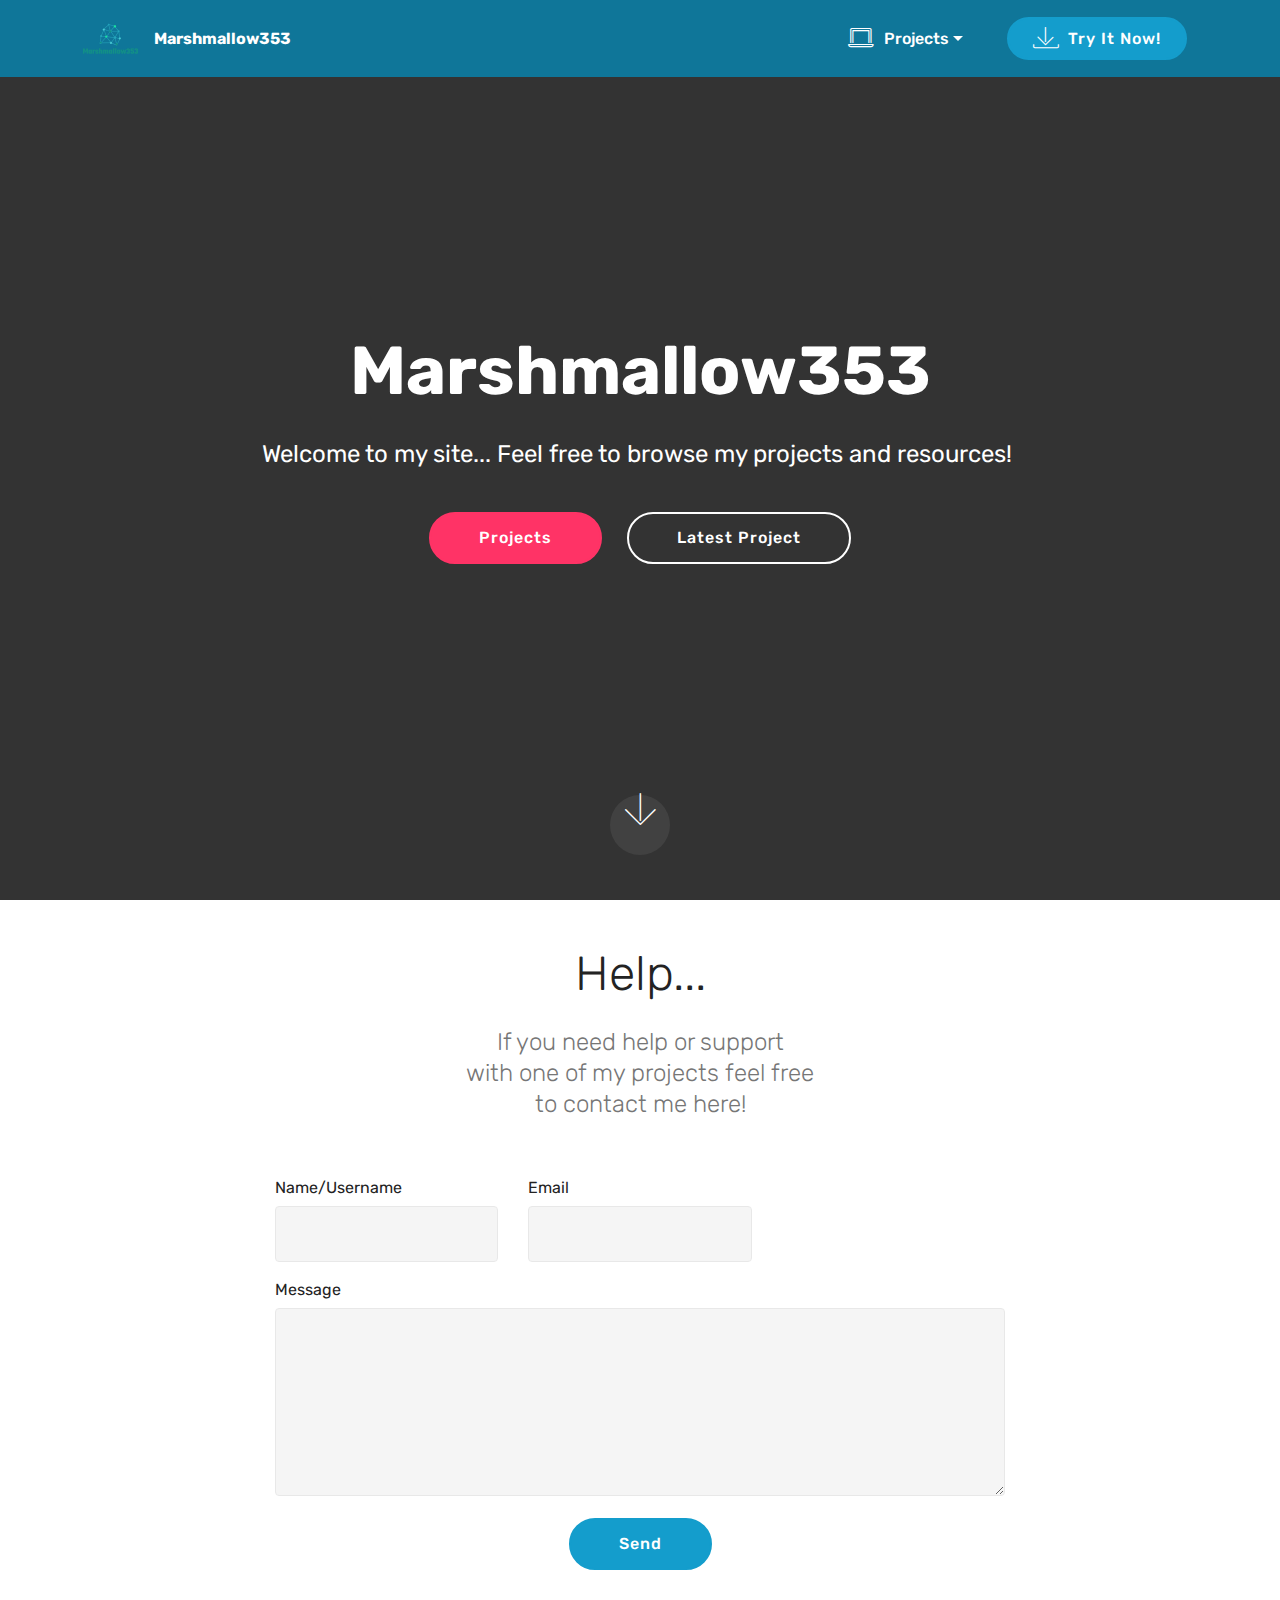
==== commit f397b4ec: "Add files via upload" ====
--- a/site/content/Websites/index.html
+++ b/site/content/Websites/index.html
@@ -15,7 +15,6 @@
   <link rel="stylesheet" href="assets/bootstrap/css/bootstrap.min.css">
   <link rel="stylesheet" href="assets/bootstrap/css/bootstrap-grid.min.css">
   <link rel="stylesheet" href="assets/bootstrap/css/bootstrap-reboot.min.css">
-  <link rel="stylesheet" href="assets/socicon/css/styles.css">
   <link rel="stylesheet" href="assets/tether/tether.min.css">
   <link rel="stylesheet" href="assets/dropdown/css/style.css">
   <link rel="stylesheet" href="assets/theme/css/style.css">
@@ -45,7 +44,7 @@
                          <img src="assets/images/ab399390-df58-4113-ac44-1ea8529a68a1-200x200-122x122.png" alt="Mobirise" title="" style="height: 3.8rem;">
                     </a>
                 </span>
-                <span class="navbar-caption-wrap"><a class="navbar-caption text-white display-4" href="https://mobirise.com">
+                <span class="navbar-caption-wrap"><a class="navbar-caption text-white display-4" href="index.html">
                         Marshmallow353</a></span>
             </div>
         </div>
@@ -54,7 +53,7 @@
                     <a class="nav-link link text-white display-4" href="https://mobirise.com">
                         </a>
                 </li>
-                <li class="nav-item dropdown"><a class="nav-link link text-white dropdown-toggle display-4" href="https://mobirise.com" data-toggle="dropdown-submenu" aria-expanded="true"><span class="mbri-laptop mbr-iconfont mbr-iconfont-btn"></span>
+                <li class="nav-item dropdown open"><a class="nav-link link text-white dropdown-toggle display-4" href="https://mobirise.com" data-toggle="dropdown-submenu" aria-expanded="true"><span class="mbri-laptop mbr-iconfont mbr-iconfont-btn"></span>
                         Projects</a><div class="dropdown-menu"><a class="text-white dropdown-item display-4" href="page1.html">Hypixel Auctions</a><a class="text-white dropdown-item display-4" href="page2.html" aria-expanded="true">Reddit Video Maker</a><a class="text-white dropdown-item display-4" href="page3.html" aria-expanded="true">Games</a></div></li><li class="nav-item">
                     <a class="nav-link link text-white display-4" href="https://mobirise.com">
                         </a>
@@ -69,7 +68,7 @@
     </nav>
 </section>
 
-<section class="engine"><a href="https://mobirise.info/w">html5 templates</a></section><section class="cid-qTkA127IK8 mbr-fullscreen mbr-parallax-background" id="header2-1">
+<section class="engine"><a href="https://mobirise.info/n">free simple website templates</a></section><section class="cid-qTkA127IK8 mbr-fullscreen" id="header2-1">
 
     
 
@@ -82,8 +81,8 @@
                     Marshmallow353</h1>
                 
                 <p class="mbr-text pb-3 mbr-fonts-style display-5">Welcome to my site... Feel free to browse my projects and resources!&nbsp;<br></p>
-                <div class="mbr-section-btn"><a class="btn btn-md btn-secondary display-4" href="https://mobirise.com">LEARN MORE</a>
-                    <a class="btn btn-md btn-white-outline display-4" href="https://mobirise.com">LIVE DEMO</a></div>
+                <div class="mbr-section-btn"><a class="btn btn-md btn-secondary display-4" href="page4.html">Projects</a>
+                    <a class="btn btn-md btn-white-outline display-4" href="page1.html">Latest Project</a></div>
             </div>
         </div>
     </div>
@@ -94,97 +93,47 @@
     </div>
 </section>
 
-<section class="cid-qTkAaeaxX5" id="footer1-2">
+<section class="mbr-section form1 cid-rTIapX8uAC" id="form1-9">
 
     
 
     
-
     <div class="container">
-        <div class="media-container-row content text-white">
-            <div class="col-12 col-md-3">
-                <div class="media-wrap">
-                    <a href="https://mobirise.com/">
-                        <img src="assets/images/logo2.png" alt="Mobirise">
-                    </a>
-                </div>
-            </div>
-            <div class="col-12 col-md-3 mbr-fonts-style display-7">
-                <h5 class="pb-3">
-                    Address
-                </h5>
-                <p class="mbr-text">
-                    1234 Street Name
-                    <br>City, AA 99999
-                </p>
-            </div>
-            <div class="col-12 col-md-3 mbr-fonts-style display-7">
-                <h5 class="pb-3">
-                    Contacts
-                </h5>
-                <p class="mbr-text">
-                    Email: support@mobirise.com
-                    <br>Phone: +1 (0) 000 0000 001
-                    <br>Fax: +1 (0) 000 0000 002
-                </p>
-            </div>
-            <div class="col-12 col-md-3 mbr-fonts-style display-7">
-                <h5 class="pb-3">
-                    Links
-                </h5>
-                <p class="mbr-text">
-                    <a class="text-primary" href="https://mobirise.com/">Website builder</a>
-                    <br><a class="text-primary" href="https://mobirise.com/mobirise-free-win.zip">Download for Windows</a>
-                    <br><a class="text-primary" href="https://mobirise.com/mobirise-free-mac.zip">Download for Mac</a>
-                </p>
+        <div class="row justify-content-center">
+            <div class="title col-12 col-lg-8">
+                <h2 class="mbr-section-title align-center pb-3 mbr-fonts-style display-2">Help...</h2>
+                <h3 class="mbr-section-subtitle align-center mbr-light pb-3 mbr-fonts-style display-5">
+                    If you need help or support<br>with one of my projects feel free<br>to contact me here!</h3>
             </div>
         </div>
-        <div class="footer-lower">
-            <div class="media-container-row">
-                <div class="col-sm-12">
-                    <hr>
-                </div>
-            </div>
-            <div class="media-container-row mbr-white">
-                <div class="col-sm-6 copyright">
-                    <p class="mbr-text mbr-fonts-style display-7">
-                        © Copyright 2017 Mobirise - All Rights Reserved
-                    </p>
-                </div>
-                <div class="col-md-6">
-                    <div class="social-list align-right">
-                        <div class="soc-item">
-                            <a href="https://twitter.com/mobirise" target="_blank">
-                                <span class="socicon-twitter socicon mbr-iconfont mbr-iconfont-social"></span>
-                            </a>
-                        </div>
-                        <div class="soc-item">
-                            <a href="https://www.facebook.com/pages/Mobirise/1616226671953247" target="_blank">
-                                <span class="socicon-facebook socicon mbr-iconfont mbr-iconfont-social"></span>
-                            </a>
-                        </div>
-                        <div class="soc-item">
-                            <a href="https://www.youtube.com/c/mobirise" target="_blank">
-                                <span class="socicon-youtube socicon mbr-iconfont mbr-iconfont-social"></span>
-                            </a>
-                        </div>
-                        <div class="soc-item">
-                            <a href="https://instagram.com/mobirise" target="_blank">
-                                <span class="socicon-instagram socicon mbr-iconfont mbr-iconfont-social"></span>
-                            </a>
-                        </div>
-                        <div class="soc-item">
-                            <a href="https://plus.google.com/u/0/+Mobirise" target="_blank">
-                                <span class="socicon-googleplus socicon mbr-iconfont mbr-iconfont-social"></span>
-                            </a>
-                        </div>
-                        <div class="soc-item">
-                            <a href="https://www.behance.net/Mobirise" target="_blank">
-                                <span class="socicon-behance socicon mbr-iconfont mbr-iconfont-social"></span>
-                            </a>
+    </div>
+    <div class="container">
+        <div class="row justify-content-center">
+            <div class="media-container-column col-lg-8" data-form-type="formoid">
+                <!---Formbuilder Form--->
+                <form action="https://mobirise.com/" method="POST" class="mbr-form form-with-styler" data-form-title="Mobirise Form"><input type="hidden" name="email" data-form-email="true" value="T+xPQ2aaN5GPuQkj92K96DE1qxbC1htzaX4CtbSCa/ZJ3XNz65c4yvM0yrVFSLMM+iynvECdmtGN3bEjCNCjgmKv4vcxbbjHdQOu6nrE6C2hjjzfSwidlpLbjE7PpMy1">
+                    <div class="row">
+                        <div hidden="hidden" data-form-alert="" class="alert alert-success col-12">Thanks for filling out the form!</div>
+                        <div hidden="hidden" data-form-alert-danger="" class="alert alert-danger col-12">
                         </div>
                     </div>
-                </div>
+                    <div class="dragArea row">
+                        <div class="col-md-4  form-group" data-for="name">
+                            <label for="name-form1-9" class="form-control-label mbr-fonts-style display-7">Name/Username</label>
+                            <input type="text" name="name" data-form-field="Name" required="required" class="form-control display-7" id="name-form1-9">
+                        </div>
+                        <div class="col-md-4  form-group" data-for="email">
+                            <label for="email-form1-9" class="form-control-label mbr-fonts-style display-7">Email</label>
+                            <input type="email" name="email" data-form-field="Email" required="required" class="form-control display-7" id="email-form1-9">
+                        </div>
+                        
+                        <div data-for="message" class="col-md-12 form-group">
+                            <label for="message-form1-9" class="form-control-label mbr-fonts-style display-7">Message</label>
+                            <textarea name="message" data-form-field="Message" class="form-control display-7" id="message-form1-9"></textarea>
+                        </div>
+                        <div class="col-md-12 input-group-btn align-center"><button type="submit" class="btn btn-primary btn-form display-4">Send</button></div>
+                    </div>
+                </form><!---Formbuilder Form--->
             </div>
         </div>
     </div>
@@ -195,12 +144,12 @@
   <script src="assets/popper/popper.min.js"></script>
   <script src="assets/bootstrap/js/bootstrap.min.js"></script>
   <script src="assets/tether/tether.min.js"></script>
+  <script src="assets/smoothscroll/smooth-scroll.js"></script>
   <script src="assets/dropdown/js/nav-dropdown.js"></script>
   <script src="assets/dropdown/js/navbar-dropdown.js"></script>
   <script src="assets/touchswipe/jquery.touch-swipe.min.js"></script>
-  <script src="assets/parallax/jarallax.min.js"></script>
-  <script src="assets/smoothscroll/smooth-scroll.js"></script>
   <script src="assets/theme/js/script.js"></script>
+  <script src="assets/formoid/formoid.min.js"></script>
   
   
 </body>
--- a/site/content/Websites/assets/mobirise/css/mbr-additional.css
+++ b/site/content/Websites/assets/mobirise/css/mbr-additional.css
@@ -712,12 +712,12 @@
 }
 .cid-qTkzRZLJNu .navbar {
   padding: .5rem 0;
-  background: #333333;
+  background: #0f7699;
   transition: none;
   min-height: 77px;
 }
 .cid-qTkzRZLJNu .navbar-dropdown.bg-color.transparent.opened {
-  background: #333333;
+  background: #0f7699;
 }
 .cid-qTkzRZLJNu a {
   font-style: normal;
@@ -801,7 +801,7 @@
   padding-bottom: 0;
 }
 .cid-qTkzRZLJNu .dropdown .dropdown-menu {
-  background: #333333;
+  background: #0f7699;
   display: none;
   position: absolute;
   min-width: 5rem;
@@ -1100,83 +1100,37 @@
   color: #c1c1c1 !important;
 }
 .cid-qTkA127IK8 {
-  background-image: url("../../../assets/images/background4.jpg");
-}
-.cid-qTkAaeaxX5 {
-  padding-top: 60px;
-  padding-bottom: 60px;
-  background-color: #2e2e2e;
-}
-@media (max-width: 767px) {
-  .cid-qTkAaeaxX5 .content {
-    text-align: center;
-  }
-  .cid-qTkAaeaxX5 .content > div:not(:last-child) {
-    margin-bottom: 2rem;
-  }
-}
-@media (max-width: 767px) {
-  .cid-qTkAaeaxX5 .media-wrap {
-    margin-bottom: 1rem;
-  }
-}
-.cid-qTkAaeaxX5 .media-wrap .mbr-iconfont-logo {
-  font-size: 7.5rem;
-  color: #f36;
-}
-.cid-qTkAaeaxX5 .media-wrap img {
-  height: 6rem;
-}
-@media (max-width: 767px) {
-  .cid-qTkAaeaxX5 .footer-lower .copyright {
-    margin-bottom: 1rem;
-    text-align: center;
-  }
-}
-.cid-qTkAaeaxX5 .footer-lower hr {
-  margin: 1rem 0;
-  border-color: #fff;
-  opacity: .05;
-}
-.cid-qTkAaeaxX5 .footer-lower .social-list {
-  padding-left: 0;
-  margin-bottom: 0;
-  list-style: none;
-  display: flex;
-  flex-wrap: wrap;
-  justify-content: flex-end;
-  -webkit-justify-content: flex-end;
-}
-.cid-qTkAaeaxX5 .footer-lower .social-list .mbr-iconfont-social {
-  font-size: 1.3rem;
+  background-color: #333333;
+}
+.cid-rTIapX8uAC {
+  padding-top: 45px;
+  padding-bottom: 30px;
+  background-color: #ffffff;
+}
+.cid-rTIapX8uAC .title {
+  margin-bottom: 2rem;
+}
+.cid-rTIapX8uAC .mbr-section-subtitle {
+  color: #767676;
+}
+.cid-rTIapX8uAC a:not([href]):not([tabindex]) {
   color: #fff;
-}
-.cid-qTkAaeaxX5 .footer-lower .social-list .soc-item {
-  margin: 0 .5rem;
-}
-.cid-qTkAaeaxX5 .footer-lower .social-list a {
-  margin: 0;
-  opacity: .5;
-  -webkit-transition: .2s linear;
-  transition: .2s linear;
-}
-.cid-qTkAaeaxX5 .footer-lower .social-list a:hover {
-  opacity: 1;
-}
-@media (max-width: 767px) {
-  .cid-qTkAaeaxX5 .footer-lower .social-list {
-    justify-content: center;
-    -webkit-justify-content: center;
-  }
+  border-radius: 3px;
+}
+.cid-rTIapX8uAC a.btn-white:not([href]):not([tabindex]) {
+  color: #333;
+}
+.cid-rTIapX8uAC textarea.form-control {
+  min-height: 188px;
 }
 .cid-qTkzRZLJNu .navbar {
   padding: .5rem 0;
-  background: #333333;
+  background: #0f7699;
   transition: none;
   min-height: 77px;
 }
 .cid-qTkzRZLJNu .navbar-dropdown.bg-color.transparent.opened {
-  background: #333333;
+  background: #0f7699;
 }
 .cid-qTkzRZLJNu a {
   font-style: normal;
@@ -1260,7 +1214,7 @@
   padding-bottom: 0;
 }
 .cid-qTkzRZLJNu .dropdown .dropdown-menu {
-  background: #333333;
+  background: #0f7699;
   display: none;
   position: absolute;
   min-width: 5rem;
@@ -1395,10 +1349,6 @@
 .cid-qTkzRZLJNu .collapsed .navbar-collapse.collapsing .navbar-nav .nav-item,
 .cid-qTkzRZLJNu .collapsed .navbar-collapse.show .navbar-nav .nav-item {
   clear: both;
-}
-.cid-qTkzRZLJNu .collapsed .navbar-collapse.collapsing .navbar-nav .nav-item:last-child,
-.cid-qTkzRZLJNu .collapsed .navbar-collapse.show .navbar-nav .nav-item:last-child {
-  margin-bottom: 1rem;
 }
 .cid-qTkzRZLJNu .collapsed .navbar-collapse.collapsing .navbar-buttons,
 .cid-qTkzRZLJNu .collapsed .navbar-collapse.show .navbar-buttons {
@@ -1494,10 +1444,6 @@
   .cid-qTkzRZLJNu .navbar-collapse.show .navbar-nav .nav-item {
     clear: both;
   }
-  .cid-qTkzRZLJNu .navbar-collapse.collapsing .navbar-nav .nav-item:last-child,
-  .cid-qTkzRZLJNu .navbar-collapse.show .navbar-nav .nav-item:last-child {
-    margin-bottom: 1rem;
-  }
   .cid-qTkzRZLJNu .navbar-collapse.collapsing .navbar-buttons,
   .cid-qTkzRZLJNu .navbar-collapse.show .navbar-buttons {
     text-align: center;
@@ -1626,12 +1572,12 @@
 }
 .cid-qTkzRZLJNu .navbar {
   padding: .5rem 0;
-  background: #333333;
+  background: #0f7699;
   transition: none;
   min-height: 77px;
 }
 .cid-qTkzRZLJNu .navbar-dropdown.bg-color.transparent.opened {
-  background: #333333;
+  background: #0f7699;
 }
 .cid-qTkzRZLJNu a {
   font-style: normal;
@@ -1715,7 +1661,7 @@
   padding-bottom: 0;
 }
 .cid-qTkzRZLJNu .dropdown .dropdown-menu {
-  background: #333333;
+  background: #0f7699;
   display: none;
   position: absolute;
   min-width: 5rem;
@@ -1850,10 +1796,6 @@
 .cid-qTkzRZLJNu .collapsed .navbar-collapse.collapsing .navbar-nav .nav-item,
 .cid-qTkzRZLJNu .collapsed .navbar-collapse.show .navbar-nav .nav-item {
   clear: both;
-}
-.cid-qTkzRZLJNu .collapsed .navbar-collapse.collapsing .navbar-nav .nav-item:last-child,
-.cid-qTkzRZLJNu .collapsed .navbar-collapse.show .navbar-nav .nav-item:last-child {
-  margin-bottom: 1rem;
 }
 .cid-qTkzRZLJNu .collapsed .navbar-collapse.collapsing .navbar-buttons,
 .cid-qTkzRZLJNu .collapsed .navbar-collapse.show .navbar-buttons {
@@ -1949,10 +1891,6 @@
   .cid-qTkzRZLJNu .navbar-collapse.show .navbar-nav .nav-item {
     clear: both;
   }
-  .cid-qTkzRZLJNu .navbar-collapse.collapsing .navbar-nav .nav-item:last-child,
-  .cid-qTkzRZLJNu .navbar-collapse.show .navbar-nav .nav-item:last-child {
-    margin-bottom: 1rem;
-  }
   .cid-qTkzRZLJNu .navbar-collapse.collapsing .navbar-buttons,
   .cid-qTkzRZLJNu .navbar-collapse.show .navbar-buttons {
     text-align: center;
@@ -2015,12 +1953,12 @@
 }
 .cid-qTkzRZLJNu .navbar {
   padding: .5rem 0;
-  background: #333333;
+  background: #0f7699;
   transition: none;
   min-height: 77px;
 }
 .cid-qTkzRZLJNu .navbar-dropdown.bg-color.transparent.opened {
-  background: #333333;
+  background: #0f7699;
 }
 .cid-qTkzRZLJNu a {
   font-style: normal;
@@ -2104,7 +2042,7 @@
   padding-bottom: 0;
 }
 .cid-qTkzRZLJNu .dropdown .dropdown-menu {
-  background: #333333;
+  background: #0f7699;
   display: none;
   position: absolute;
   min-width: 5rem;
@@ -2239,10 +2177,6 @@
 .cid-qTkzRZLJNu .collapsed .navbar-collapse.collapsing .navbar-nav .nav-item,
 .cid-qTkzRZLJNu .collapsed .navbar-collapse.show .navbar-nav .nav-item {
   clear: both;
-}
-.cid-qTkzRZLJNu .collapsed .navbar-collapse.collapsing .navbar-nav .nav-item:last-child,
-.cid-qTkzRZLJNu .collapsed .navbar-collapse.show .navbar-nav .nav-item:last-child {
-  margin-bottom: 1rem;
 }
 .cid-qTkzRZLJNu .collapsed .navbar-collapse.collapsing .navbar-buttons,
 .cid-qTkzRZLJNu .collapsed .navbar-collapse.show .navbar-buttons {
@@ -2338,10 +2272,6 @@
   .cid-qTkzRZLJNu .navbar-collapse.show .navbar-nav .nav-item {
     clear: both;
   }
-  .cid-qTkzRZLJNu .navbar-collapse.collapsing .navbar-nav .nav-item:last-child,
-  .cid-qTkzRZLJNu .navbar-collapse.show .navbar-nav .nav-item:last-child {
-    margin-bottom: 1rem;
-  }
   .cid-qTkzRZLJNu .navbar-collapse.collapsing .navbar-buttons,
   .cid-qTkzRZLJNu .navbar-collapse.show .navbar-buttons {
     text-align: center;
@@ -2402,3 +2332,384 @@
 .cid-qTkzRZLJNu .dropdown-item:hover {
   color: #c1c1c1 !important;
 }
+.cid-qTkzRZLJNu .navbar {
+  padding: .5rem 0;
+  background: #0f7699;
+  transition: none;
+  min-height: 77px;
+}
+.cid-qTkzRZLJNu .navbar-dropdown.bg-color.transparent.opened {
+  background: #0f7699;
+}
+.cid-qTkzRZLJNu a {
+  font-style: normal;
+}
+.cid-qTkzRZLJNu .nav-item span {
+  padding-right: 0.4em;
+  line-height: 0.5em;
+  vertical-align: text-bottom;
+  position: relative;
+  text-decoration: none;
+}
+.cid-qTkzRZLJNu .nav-item a {
+  display: flex;
+  align-items: center;
+  justify-content: center;
+  padding: 0.7rem 0 !important;
+  margin: 0rem .65rem !important;
+}
+.cid-qTkzRZLJNu .nav-item:focus,
+.cid-qTkzRZLJNu .nav-link:focus {
+  outline: none;
+}
+.cid-qTkzRZLJNu .btn {
+  padding: 0.4rem 1.5rem;
+  display: inline-flex;
+  align-items: center;
+}
+.cid-qTkzRZLJNu .btn .mbr-iconfont {
+  font-size: 1.6rem;
+}
+.cid-qTkzRZLJNu .menu-logo {
+  margin-right: auto;
+}
+.cid-qTkzRZLJNu .menu-logo .navbar-brand {
+  display: flex;
+  margin-left: 5rem;
+  padding: 0;
+  transition: padding .2s;
+  min-height: 3.8rem;
+  align-items: center;
+}
+.cid-qTkzRZLJNu .menu-logo .navbar-brand .navbar-caption-wrap {
+  display: -webkit-flex;
+  -webkit-align-items: center;
+  align-items: center;
+  word-break: break-word;
+  min-width: 7rem;
+  margin: .3rem 0;
+}
+.cid-qTkzRZLJNu .menu-logo .navbar-brand .navbar-caption-wrap .navbar-caption {
+  line-height: 1.2rem !important;
+  padding-right: 2rem;
+}
+.cid-qTkzRZLJNu .menu-logo .navbar-brand .navbar-logo {
+  font-size: 4rem;
+  transition: font-size 0.25s;
+}
+.cid-qTkzRZLJNu .menu-logo .navbar-brand .navbar-logo img {
+  display: flex;
+}
+.cid-qTkzRZLJNu .menu-logo .navbar-brand .navbar-logo .mbr-iconfont {
+  transition: font-size 0.25s;
+}
+.cid-qTkzRZLJNu .navbar-toggleable-sm .navbar-collapse {
+  justify-content: flex-end;
+  -webkit-justify-content: flex-end;
+  padding-right: 5rem;
+  width: auto;
+}
+.cid-qTkzRZLJNu .navbar-toggleable-sm .navbar-collapse .navbar-nav {
+  flex-wrap: wrap;
+  -webkit-flex-wrap: wrap;
+  padding-left: 0;
+}
+.cid-qTkzRZLJNu .navbar-toggleable-sm .navbar-collapse .navbar-nav .nav-item {
+  -webkit-align-self: center;
+  align-self: center;
+}
+.cid-qTkzRZLJNu .navbar-toggleable-sm .navbar-collapse .navbar-buttons {
+  padding-left: 0;
+  padding-bottom: 0;
+}
+.cid-qTkzRZLJNu .dropdown .dropdown-menu {
+  background: #0f7699;
+  display: none;
+  position: absolute;
+  min-width: 5rem;
+  padding-top: 1.4rem;
+  padding-bottom: 1.4rem;
+  text-align: left;
+}
+.cid-qTkzRZLJNu .dropdown .dropdown-menu .dropdown-item {
+  width: auto;
+  padding: 0.235em 1.5385em 0.235em 1.5385em !important;
+}
+.cid-qTkzRZLJNu .dropdown .dropdown-menu .dropdown-item::after {
+  right: 0.5rem;
+}
+.cid-qTkzRZLJNu .dropdown .dropdown-menu .dropdown-submenu {
+  margin: 0;
+}
+.cid-qTkzRZLJNu .dropdown.open > .dropdown-menu {
+  display: block;
+}
+.cid-qTkzRZLJNu .navbar-toggleable-sm.opened:after {
+  position: absolute;
+  width: 100vw;
+  height: 100vh;
+  content: '';
+  background-color: rgba(0, 0, 0, 0.1);
+  left: 0;
+  bottom: 0;
+  transform: translateY(100%);
+  -webkit-transform: translateY(100%);
+  z-index: 1000;
+}
+.cid-qTkzRZLJNu .navbar.navbar-short {
+  min-height: 60px;
+  transition: all .2s;
+}
+.cid-qTkzRZLJNu .navbar.navbar-short .navbar-toggler-right {
+  top: 20px;
+}
+.cid-qTkzRZLJNu .navbar.navbar-short .navbar-logo a {
+  font-size: 2.5rem !important;
+  line-height: 2.5rem;
+  transition: font-size 0.25s;
+}
+.cid-qTkzRZLJNu .navbar.navbar-short .navbar-logo a .mbr-iconfont {
+  font-size: 2.5rem !important;
+}
+.cid-qTkzRZLJNu .navbar.navbar-short .navbar-logo a img {
+  height: 3rem !important;
+}
+.cid-qTkzRZLJNu .navbar.navbar-short .navbar-brand {
+  min-height: 3rem;
+}
+.cid-qTkzRZLJNu button.navbar-toggler {
+  width: 31px;
+  height: 18px;
+  cursor: pointer;
+  transition: all .2s;
+  top: 1.5rem;
+  right: 1rem;
+}
+.cid-qTkzRZLJNu button.navbar-toggler:focus {
+  outline: none;
+}
+.cid-qTkzRZLJNu button.navbar-toggler .hamburger span {
+  position: absolute;
+  right: 0;
+  width: 30px;
+  height: 2px;
+  border-right: 5px;
+  background-color: #ffffff;
+}
+.cid-qTkzRZLJNu button.navbar-toggler .hamburger span:nth-child(1) {
+  top: 0;
+  transition: all .2s;
+}
+.cid-qTkzRZLJNu button.navbar-toggler .hamburger span:nth-child(2) {
+  top: 8px;
+  transition: all .15s;
+}
+.cid-qTkzRZLJNu button.navbar-toggler .hamburger span:nth-child(3) {
+  top: 8px;
+  transition: all .15s;
+}
+.cid-qTkzRZLJNu button.navbar-toggler .hamburger span:nth-child(4) {
+  top: 16px;
+  transition: all .2s;
+}
+.cid-qTkzRZLJNu nav.opened .hamburger span:nth-child(1) {
+  top: 8px;
+  width: 0;
+  opacity: 0;
+  right: 50%;
+  transition: all .2s;
+}
+.cid-qTkzRZLJNu nav.opened .hamburger span:nth-child(2) {
+  -webkit-transform: rotate(45deg);
+  transform: rotate(45deg);
+  transition: all .25s;
+}
+.cid-qTkzRZLJNu nav.opened .hamburger span:nth-child(3) {
+  -webkit-transform: rotate(-45deg);
+  transform: rotate(-45deg);
+  transition: all .25s;
+}
+.cid-qTkzRZLJNu nav.opened .hamburger span:nth-child(4) {
+  top: 8px;
+  width: 0;
+  opacity: 0;
+  right: 50%;
+  transition: all .2s;
+}
+.cid-qTkzRZLJNu .collapsed.navbar-expand {
+  flex-direction: column;
+}
+.cid-qTkzRZLJNu .collapsed .btn {
+  display: flex;
+}
+.cid-qTkzRZLJNu .collapsed .navbar-collapse {
+  display: none !important;
+  padding-right: 0 !important;
+}
+.cid-qTkzRZLJNu .collapsed .navbar-collapse.collapsing,
+.cid-qTkzRZLJNu .collapsed .navbar-collapse.show {
+  display: block !important;
+}
+.cid-qTkzRZLJNu .collapsed .navbar-collapse.collapsing .navbar-nav,
+.cid-qTkzRZLJNu .collapsed .navbar-collapse.show .navbar-nav {
+  display: block;
+  text-align: center;
+}
+.cid-qTkzRZLJNu .collapsed .navbar-collapse.collapsing .navbar-nav .nav-item,
+.cid-qTkzRZLJNu .collapsed .navbar-collapse.show .navbar-nav .nav-item {
+  clear: both;
+}
+.cid-qTkzRZLJNu .collapsed .navbar-collapse.collapsing .navbar-buttons,
+.cid-qTkzRZLJNu .collapsed .navbar-collapse.show .navbar-buttons {
+  text-align: center;
+}
+.cid-qTkzRZLJNu .collapsed .navbar-collapse.collapsing .navbar-buttons:last-child,
+.cid-qTkzRZLJNu .collapsed .navbar-collapse.show .navbar-buttons:last-child {
+  margin-bottom: 1rem;
+}
+.cid-qTkzRZLJNu .collapsed button.navbar-toggler {
+  display: block;
+}
+.cid-qTkzRZLJNu .collapsed .navbar-brand {
+  margin-left: 1rem !important;
+}
+.cid-qTkzRZLJNu .collapsed .navbar-toggleable-sm {
+  flex-direction: column;
+  -webkit-flex-direction: column;
+}
+.cid-qTkzRZLJNu .collapsed .dropdown .dropdown-menu {
+  width: 100%;
+  text-align: center;
+  position: relative;
+  opacity: 0;
+  display: block;
+  height: 0;
+  visibility: hidden;
+  padding: 0;
+  transition-duration: .5s;
+  transition-property: opacity,padding,height;
+}
+.cid-qTkzRZLJNu .collapsed .dropdown.open > .dropdown-menu {
+  position: relative;
+  opacity: 1;
+  height: auto;
+  padding: 1.4rem 0;
+  visibility: visible;
+}
+.cid-qTkzRZLJNu .collapsed .dropdown .dropdown-submenu {
+  left: 0;
+  text-align: center;
+  width: 100%;
+}
+.cid-qTkzRZLJNu .collapsed .dropdown .dropdown-toggle[data-toggle="dropdown-submenu"]::after {
+  margin-top: 0;
+  position: inherit;
+  right: 0;
+  top: 50%;
+  display: inline-block;
+  width: 0;
+  height: 0;
+  margin-left: .3em;
+  vertical-align: middle;
+  content: "";
+  border-top: .30em solid;
+  border-right: .30em solid transparent;
+  border-left: .30em solid transparent;
+}
+@media (max-width: 991px) {
+  .cid-qTkzRZLJNu .navbar-expand {
+    flex-direction: column;
+  }
+  .cid-qTkzRZLJNu img {
+    height: 3.8rem !important;
+  }
+  .cid-qTkzRZLJNu .btn {
+    display: flex;
+  }
+  .cid-qTkzRZLJNu button.navbar-toggler {
+    display: block;
+  }
+  .cid-qTkzRZLJNu .navbar-brand {
+    margin-left: 1rem !important;
+  }
+  .cid-qTkzRZLJNu .navbar-toggleable-sm {
+    flex-direction: column;
+    -webkit-flex-direction: column;
+  }
+  .cid-qTkzRZLJNu .navbar-collapse {
+    display: none !important;
+    padding-right: 0 !important;
+  }
+  .cid-qTkzRZLJNu .navbar-collapse.collapsing,
+  .cid-qTkzRZLJNu .navbar-collapse.show {
+    display: block !important;
+  }
+  .cid-qTkzRZLJNu .navbar-collapse.collapsing .navbar-nav,
+  .cid-qTkzRZLJNu .navbar-collapse.show .navbar-nav {
+    display: block;
+    text-align: center;
+  }
+  .cid-qTkzRZLJNu .navbar-collapse.collapsing .navbar-nav .nav-item,
+  .cid-qTkzRZLJNu .navbar-collapse.show .navbar-nav .nav-item {
+    clear: both;
+  }
+  .cid-qTkzRZLJNu .navbar-collapse.collapsing .navbar-buttons,
+  .cid-qTkzRZLJNu .navbar-collapse.show .navbar-buttons {
+    text-align: center;
+  }
+  .cid-qTkzRZLJNu .navbar-collapse.collapsing .navbar-buttons:last-child,
+  .cid-qTkzRZLJNu .navbar-collapse.show .navbar-buttons:last-child {
+    margin-bottom: 1rem;
+  }
+  .cid-qTkzRZLJNu .dropdown .dropdown-menu {
+    width: 100%;
+    text-align: center;
+    position: relative;
+    opacity: 0;
+    display: block;
+    height: 0;
+    visibility: hidden;
+    padding: 0;
+    transition-duration: .5s;
+    transition-property: opacity,padding,height;
+  }
+  .cid-qTkzRZLJNu .dropdown.open > .dropdown-menu {
+    position: relative;
+    opacity: 1;
+    height: auto;
+    padding: 1.4rem 0;
+    visibility: visible;
+  }
+  .cid-qTkzRZLJNu .dropdown .dropdown-submenu {
+    left: 0;
+    text-align: center;
+    width: 100%;
+  }
+  .cid-qTkzRZLJNu .dropdown .dropdown-toggle[data-toggle="dropdown-submenu"]::after {
+    margin-top: 0;
+    position: inherit;
+    right: 0;
+    top: 50%;
+    display: inline-block;
+    width: 0;
+    height: 0;
+    margin-left: .3em;
+    vertical-align: middle;
+    content: "";
+    border-top: .30em solid;
+    border-right: .30em solid transparent;
+    border-left: .30em solid transparent;
+  }
+}
+@media (min-width: 767px) {
+  .cid-qTkzRZLJNu .menu-logo {
+    flex-shrink: 0;
+  }
+}
+.cid-qTkzRZLJNu .navbar-collapse {
+  flex-basis: auto;
+}
+.cid-qTkzRZLJNu .nav-link:hover,
+.cid-qTkzRZLJNu .dropdown-item:hover {
+  color: #c1c1c1 !important;
+}
--- a/site/content/Websites/assets/mobirise/css/mbr-additional.css
+++ b/site/content/Websites/assets/mobirise/css/mbr-additional.css
@@ -712,12 +712,12 @@
 }
 .cid-qTkzRZLJNu .navbar {
   padding: .5rem 0;
-  background: #333333;
+  background: #0f7699;
   transition: none;
   min-height: 77px;
 }
 .cid-qTkzRZLJNu .navbar-dropdown.bg-color.transparent.opened {
-  background: #333333;
+  background: #0f7699;
 }
 .cid-qTkzRZLJNu a {
   font-style: normal;
@@ -801,7 +801,7 @@
   padding-bottom: 0;
 }
 .cid-qTkzRZLJNu .dropdown .dropdown-menu {
-  background: #333333;
+  background: #0f7699;
   display: none;
   position: absolute;
   min-width: 5rem;
@@ -1100,83 +1100,37 @@
   color: #c1c1c1 !important;
 }
 .cid-qTkA127IK8 {
-  background-image: url("../../../assets/images/background4.jpg");
-}
-.cid-qTkAaeaxX5 {
-  padding-top: 60px;
-  padding-bottom: 60px;
-  background-color: #2e2e2e;
-}
-@media (max-width: 767px) {
-  .cid-qTkAaeaxX5 .content {
-    text-align: center;
-  }
-  .cid-qTkAaeaxX5 .content > div:not(:last-child) {
-    margin-bottom: 2rem;
-  }
-}
-@media (max-width: 767px) {
-  .cid-qTkAaeaxX5 .media-wrap {
-    margin-bottom: 1rem;
-  }
-}
-.cid-qTkAaeaxX5 .media-wrap .mbr-iconfont-logo {
-  font-size: 7.5rem;
-  color: #f36;
-}
-.cid-qTkAaeaxX5 .media-wrap img {
-  height: 6rem;
-}
-@media (max-width: 767px) {
-  .cid-qTkAaeaxX5 .footer-lower .copyright {
-    margin-bottom: 1rem;
-    text-align: center;
-  }
-}
-.cid-qTkAaeaxX5 .footer-lower hr {
-  margin: 1rem 0;
-  border-color: #fff;
-  opacity: .05;
-}
-.cid-qTkAaeaxX5 .footer-lower .social-list {
-  padding-left: 0;
-  margin-bottom: 0;
-  list-style: none;
-  display: flex;
-  flex-wrap: wrap;
-  justify-content: flex-end;
-  -webkit-justify-content: flex-end;
-}
-.cid-qTkAaeaxX5 .footer-lower .social-list .mbr-iconfont-social {
-  font-size: 1.3rem;
+  background-color: #333333;
+}
+.cid-rTIapX8uAC {
+  padding-top: 45px;
+  padding-bottom: 30px;
+  background-color: #ffffff;
+}
+.cid-rTIapX8uAC .title {
+  margin-bottom: 2rem;
+}
+.cid-rTIapX8uAC .mbr-section-subtitle {
+  color: #767676;
+}
+.cid-rTIapX8uAC a:not([href]):not([tabindex]) {
   color: #fff;
-}
-.cid-qTkAaeaxX5 .footer-lower .social-list .soc-item {
-  margin: 0 .5rem;
-}
-.cid-qTkAaeaxX5 .footer-lower .social-list a {
-  margin: 0;
-  opacity: .5;
-  -webkit-transition: .2s linear;
-  transition: .2s linear;
-}
-.cid-qTkAaeaxX5 .footer-lower .social-list a:hover {
-  opacity: 1;
-}
-@media (max-width: 767px) {
-  .cid-qTkAaeaxX5 .footer-lower .social-list {
-    justify-content: center;
-    -webkit-justify-content: center;
-  }
+  border-radius: 3px;
+}
+.cid-rTIapX8uAC a.btn-white:not([href]):not([tabindex]) {
+  color: #333;
+}
+.cid-rTIapX8uAC textarea.form-control {
+  min-height: 188px;
 }
 .cid-qTkzRZLJNu .navbar {
   padding: .5rem 0;
-  background: #333333;
+  background: #0f7699;
   transition: none;
   min-height: 77px;
 }
 .cid-qTkzRZLJNu .navbar-dropdown.bg-color.transparent.opened {
-  background: #333333;
+  background: #0f7699;
 }
 .cid-qTkzRZLJNu a {
   font-style: normal;
@@ -1260,7 +1214,7 @@
   padding-bottom: 0;
 }
 .cid-qTkzRZLJNu .dropdown .dropdown-menu {
-  background: #333333;
+  background: #0f7699;
   display: none;
   position: absolute;
   min-width: 5rem;
@@ -1395,10 +1349,6 @@
 .cid-qTkzRZLJNu .collapsed .navbar-collapse.collapsing .navbar-nav .nav-item,
 .cid-qTkzRZLJNu .collapsed .navbar-collapse.show .navbar-nav .nav-item {
   clear: both;
-}
-.cid-qTkzRZLJNu .collapsed .navbar-collapse.collapsing .navbar-nav .nav-item:last-child,
-.cid-qTkzRZLJNu .collapsed .navbar-collapse.show .navbar-nav .nav-item:last-child {
-  margin-bottom: 1rem;
 }
 .cid-qTkzRZLJNu .collapsed .navbar-collapse.collapsing .navbar-buttons,
 .cid-qTkzRZLJNu .collapsed .navbar-collapse.show .navbar-buttons {
@@ -1494,10 +1444,6 @@
   .cid-qTkzRZLJNu .navbar-collapse.show .navbar-nav .nav-item {
     clear: both;
   }
-  .cid-qTkzRZLJNu .navbar-collapse.collapsing .navbar-nav .nav-item:last-child,
-  .cid-qTkzRZLJNu .navbar-collapse.show .navbar-nav .nav-item:last-child {
-    margin-bottom: 1rem;
-  }
   .cid-qTkzRZLJNu .navbar-collapse.collapsing .navbar-buttons,
   .cid-qTkzRZLJNu .navbar-collapse.show .navbar-buttons {
     text-align: center;
@@ -1626,12 +1572,12 @@
 }
 .cid-qTkzRZLJNu .navbar {
   padding: .5rem 0;
-  background: #333333;
+  background: #0f7699;
   transition: none;
   min-height: 77px;
 }
 .cid-qTkzRZLJNu .navbar-dropdown.bg-color.transparent.opened {
-  background: #333333;
+  background: #0f7699;
 }
 .cid-qTkzRZLJNu a {
   font-style: normal;
@@ -1715,7 +1661,7 @@
   padding-bottom: 0;
 }
 .cid-qTkzRZLJNu .dropdown .dropdown-menu {
-  background: #333333;
+  background: #0f7699;
   display: none;
   position: absolute;
   min-width: 5rem;
@@ -1850,10 +1796,6 @@
 .cid-qTkzRZLJNu .collapsed .navbar-collapse.collapsing .navbar-nav .nav-item,
 .cid-qTkzRZLJNu .collapsed .navbar-collapse.show .navbar-nav .nav-item {
   clear: both;
-}
-.cid-qTkzRZLJNu .collapsed .navbar-collapse.collapsing .navbar-nav .nav-item:last-child,
-.cid-qTkzRZLJNu .collapsed .navbar-collapse.show .navbar-nav .nav-item:last-child {
-  margin-bottom: 1rem;
 }
 .cid-qTkzRZLJNu .collapsed .navbar-collapse.collapsing .navbar-buttons,
 .cid-qTkzRZLJNu .collapsed .navbar-collapse.show .navbar-buttons {
@@ -1949,10 +1891,6 @@
   .cid-qTkzRZLJNu .navbar-collapse.show .navbar-nav .nav-item {
     clear: both;
   }
-  .cid-qTkzRZLJNu .navbar-collapse.collapsing .navbar-nav .nav-item:last-child,
-  .cid-qTkzRZLJNu .navbar-collapse.show .navbar-nav .nav-item:last-child {
-    margin-bottom: 1rem;
-  }
   .cid-qTkzRZLJNu .navbar-collapse.collapsing .navbar-buttons,
   .cid-qTkzRZLJNu .navbar-collapse.show .navbar-buttons {
     text-align: center;
@@ -2015,12 +1953,12 @@
 }
 .cid-qTkzRZLJNu .navbar {
   padding: .5rem 0;
-  background: #333333;
+  background: #0f7699;
   transition: none;
   min-height: 77px;
 }
 .cid-qTkzRZLJNu .navbar-dropdown.bg-color.transparent.opened {
-  background: #333333;
+  background: #0f7699;
 }
 .cid-qTkzRZLJNu a {
   font-style: normal;
@@ -2104,7 +2042,7 @@
   padding-bottom: 0;
 }
 .cid-qTkzRZLJNu .dropdown .dropdown-menu {
-  background: #333333;
+  background: #0f7699;
   display: none;
   position: absolute;
   min-width: 5rem;
@@ -2239,10 +2177,6 @@
 .cid-qTkzRZLJNu .collapsed .navbar-collapse.collapsing .navbar-nav .nav-item,
 .cid-qTkzRZLJNu .collapsed .navbar-collapse.show .navbar-nav .nav-item {
   clear: both;
-}
-.cid-qTkzRZLJNu .collapsed .navbar-collapse.collapsing .navbar-nav .nav-item:last-child,
-.cid-qTkzRZLJNu .collapsed .navbar-collapse.show .navbar-nav .nav-item:last-child {
-  margin-bottom: 1rem;
 }
 .cid-qTkzRZLJNu .collapsed .navbar-collapse.collapsing .navbar-buttons,
 .cid-qTkzRZLJNu .collapsed .navbar-collapse.show .navbar-buttons {
@@ -2338,10 +2272,6 @@
   .cid-qTkzRZLJNu .navbar-collapse.show .navbar-nav .nav-item {
     clear: both;
   }
-  .cid-qTkzRZLJNu .navbar-collapse.collapsing .navbar-nav .nav-item:last-child,
-  .cid-qTkzRZLJNu .navbar-collapse.show .navbar-nav .nav-item:last-child {
-    margin-bottom: 1rem;
-  }
   .cid-qTkzRZLJNu .navbar-collapse.collapsing .navbar-buttons,
   .cid-qTkzRZLJNu .navbar-collapse.show .navbar-buttons {
     text-align: center;
@@ -2402,3 +2332,384 @@
 .cid-qTkzRZLJNu .dropdown-item:hover {
   color: #c1c1c1 !important;
 }
+.cid-qTkzRZLJNu .navbar {
+  padding: .5rem 0;
+  background: #0f7699;
+  transition: none;
+  min-height: 77px;
+}
+.cid-qTkzRZLJNu .navbar-dropdown.bg-color.transparent.opened {
+  background: #0f7699;
+}
+.cid-qTkzRZLJNu a {
+  font-style: normal;
+}
+.cid-qTkzRZLJNu .nav-item span {
+  padding-right: 0.4em;
+  line-height: 0.5em;
+  vertical-align: text-bottom;
+  position: relative;
+  text-decoration: none;
+}
+.cid-qTkzRZLJNu .nav-item a {
+  display: flex;
+  align-items: center;
+  justify-content: center;
+  padding: 0.7rem 0 !important;
+  margin: 0rem .65rem !important;
+}
+.cid-qTkzRZLJNu .nav-item:focus,
+.cid-qTkzRZLJNu .nav-link:focus {
+  outline: none;
+}
+.cid-qTkzRZLJNu .btn {
+  padding: 0.4rem 1.5rem;
+  display: inline-flex;
+  align-items: center;
+}
+.cid-qTkzRZLJNu .btn .mbr-iconfont {
+  font-size: 1.6rem;
+}
+.cid-qTkzRZLJNu .menu-logo {
+  margin-right: auto;
+}
+.cid-qTkzRZLJNu .menu-logo .navbar-brand {
+  display: flex;
+  margin-left: 5rem;
+  padding: 0;
+  transition: padding .2s;
+  min-height: 3.8rem;
+  align-items: center;
+}
+.cid-qTkzRZLJNu .menu-logo .navbar-brand .navbar-caption-wrap {
+  display: -webkit-flex;
+  -webkit-align-items: center;
+  align-items: center;
+  word-break: break-word;
+  min-width: 7rem;
+  margin: .3rem 0;
+}
+.cid-qTkzRZLJNu .menu-logo .navbar-brand .navbar-caption-wrap .navbar-caption {
+  line-height: 1.2rem !important;
+  padding-right: 2rem;
+}
+.cid-qTkzRZLJNu .menu-logo .navbar-brand .navbar-logo {
+  font-size: 4rem;
+  transition: font-size 0.25s;
+}
+.cid-qTkzRZLJNu .menu-logo .navbar-brand .navbar-logo img {
+  display: flex;
+}
+.cid-qTkzRZLJNu .menu-logo .navbar-brand .navbar-logo .mbr-iconfont {
+  transition: font-size 0.25s;
+}
+.cid-qTkzRZLJNu .navbar-toggleable-sm .navbar-collapse {
+  justify-content: flex-end;
+  -webkit-justify-content: flex-end;
+  padding-right: 5rem;
+  width: auto;
+}
+.cid-qTkzRZLJNu .navbar-toggleable-sm .navbar-collapse .navbar-nav {
+  flex-wrap: wrap;
+  -webkit-flex-wrap: wrap;
+  padding-left: 0;
+}
+.cid-qTkzRZLJNu .navbar-toggleable-sm .navbar-collapse .navbar-nav .nav-item {
+  -webkit-align-self: center;
+  align-self: center;
+}
+.cid-qTkzRZLJNu .navbar-toggleable-sm .navbar-collapse .navbar-buttons {
+  padding-left: 0;
+  padding-bottom: 0;
+}
+.cid-qTkzRZLJNu .dropdown .dropdown-menu {
+  background: #0f7699;
+  display: none;
+  position: absolute;
+  min-width: 5rem;
+  padding-top: 1.4rem;
+  padding-bottom: 1.4rem;
+  text-align: left;
+}
+.cid-qTkzRZLJNu .dropdown .dropdown-menu .dropdown-item {
+  width: auto;
+  padding: 0.235em 1.5385em 0.235em 1.5385em !important;
+}
+.cid-qTkzRZLJNu .dropdown .dropdown-menu .dropdown-item::after {
+  right: 0.5rem;
+}
+.cid-qTkzRZLJNu .dropdown .dropdown-menu .dropdown-submenu {
+  margin: 0;
+}
+.cid-qTkzRZLJNu .dropdown.open > .dropdown-menu {
+  display: block;
+}
+.cid-qTkzRZLJNu .navbar-toggleable-sm.opened:after {
+  position: absolute;
+  width: 100vw;
+  height: 100vh;
+  content: '';
+  background-color: rgba(0, 0, 0, 0.1);
+  left: 0;
+  bottom: 0;
+  transform: translateY(100%);
+  -webkit-transform: translateY(100%);
+  z-index: 1000;
+}
+.cid-qTkzRZLJNu .navbar.navbar-short {
+  min-height: 60px;
+  transition: all .2s;
+}
+.cid-qTkzRZLJNu .navbar.navbar-short .navbar-toggler-right {
+  top: 20px;
+}
+.cid-qTkzRZLJNu .navbar.navbar-short .navbar-logo a {
+  font-size: 2.5rem !important;
+  line-height: 2.5rem;
+  transition: font-size 0.25s;
+}
+.cid-qTkzRZLJNu .navbar.navbar-short .navbar-logo a .mbr-iconfont {
+  font-size: 2.5rem !important;
+}
+.cid-qTkzRZLJNu .navbar.navbar-short .navbar-logo a img {
+  height: 3rem !important;
+}
+.cid-qTkzRZLJNu .navbar.navbar-short .navbar-brand {
+  min-height: 3rem;
+}
+.cid-qTkzRZLJNu button.navbar-toggler {
+  width: 31px;
+  height: 18px;
+  cursor: pointer;
+  transition: all .2s;
+  top: 1.5rem;
+  right: 1rem;
+}
+.cid-qTkzRZLJNu button.navbar-toggler:focus {
+  outline: none;
+}
+.cid-qTkzRZLJNu button.navbar-toggler .hamburger span {
+  position: absolute;
+  right: 0;
+  width: 30px;
+  height: 2px;
+  border-right: 5px;
+  background-color: #ffffff;
+}
+.cid-qTkzRZLJNu button.navbar-toggler .hamburger span:nth-child(1) {
+  top: 0;
+  transition: all .2s;
+}
+.cid-qTkzRZLJNu button.navbar-toggler .hamburger span:nth-child(2) {
+  top: 8px;
+  transition: all .15s;
+}
+.cid-qTkzRZLJNu button.navbar-toggler .hamburger span:nth-child(3) {
+  top: 8px;
+  transition: all .15s;
+}
+.cid-qTkzRZLJNu button.navbar-toggler .hamburger span:nth-child(4) {
+  top: 16px;
+  transition: all .2s;
+}
+.cid-qTkzRZLJNu nav.opened .hamburger span:nth-child(1) {
+  top: 8px;
+  width: 0;
+  opacity: 0;
+  right: 50%;
+  transition: all .2s;
+}
+.cid-qTkzRZLJNu nav.opened .hamburger span:nth-child(2) {
+  -webkit-transform: rotate(45deg);
+  transform: rotate(45deg);
+  transition: all .25s;
+}
+.cid-qTkzRZLJNu nav.opened .hamburger span:nth-child(3) {
+  -webkit-transform: rotate(-45deg);
+  transform: rotate(-45deg);
+  transition: all .25s;
+}
+.cid-qTkzRZLJNu nav.opened .hamburger span:nth-child(4) {
+  top: 8px;
+  width: 0;
+  opacity: 0;
+  right: 50%;
+  transition: all .2s;
+}
+.cid-qTkzRZLJNu .collapsed.navbar-expand {
+  flex-direction: column;
+}
+.cid-qTkzRZLJNu .collapsed .btn {
+  display: flex;
+}
+.cid-qTkzRZLJNu .collapsed .navbar-collapse {
+  display: none !important;
+  padding-right: 0 !important;
+}
+.cid-qTkzRZLJNu .collapsed .navbar-collapse.collapsing,
+.cid-qTkzRZLJNu .collapsed .navbar-collapse.show {
+  display: block !important;
+}
+.cid-qTkzRZLJNu .collapsed .navbar-collapse.collapsing .navbar-nav,
+.cid-qTkzRZLJNu .collapsed .navbar-collapse.show .navbar-nav {
+  display: block;
+  text-align: center;
+}
+.cid-qTkzRZLJNu .collapsed .navbar-collapse.collapsing .navbar-nav .nav-item,
+.cid-qTkzRZLJNu .collapsed .navbar-collapse.show .navbar-nav .nav-item {
+  clear: both;
+}
+.cid-qTkzRZLJNu .collapsed .navbar-collapse.collapsing .navbar-buttons,
+.cid-qTkzRZLJNu .collapsed .navbar-collapse.show .navbar-buttons {
+  text-align: center;
+}
+.cid-qTkzRZLJNu .collapsed .navbar-collapse.collapsing .navbar-buttons:last-child,
+.cid-qTkzRZLJNu .collapsed .navbar-collapse.show .navbar-buttons:last-child {
+  margin-bottom: 1rem;
+}
+.cid-qTkzRZLJNu .collapsed button.navbar-toggler {
+  display: block;
+}
+.cid-qTkzRZLJNu .collapsed .navbar-brand {
+  margin-left: 1rem !important;
+}
+.cid-qTkzRZLJNu .collapsed .navbar-toggleable-sm {
+  flex-direction: column;
+  -webkit-flex-direction: column;
+}
+.cid-qTkzRZLJNu .collapsed .dropdown .dropdown-menu {
+  width: 100%;
+  text-align: center;
+  position: relative;
+  opacity: 0;
+  display: block;
+  height: 0;
+  visibility: hidden;
+  padding: 0;
+  transition-duration: .5s;
+  transition-property: opacity,padding,height;
+}
+.cid-qTkzRZLJNu .collapsed .dropdown.open > .dropdown-menu {
+  position: relative;
+  opacity: 1;
+  height: auto;
+  padding: 1.4rem 0;
+  visibility: visible;
+}
+.cid-qTkzRZLJNu .collapsed .dropdown .dropdown-submenu {
+  left: 0;
+  text-align: center;
+  width: 100%;
+}
+.cid-qTkzRZLJNu .collapsed .dropdown .dropdown-toggle[data-toggle="dropdown-submenu"]::after {
+  margin-top: 0;
+  position: inherit;
+  right: 0;
+  top: 50%;
+  display: inline-block;
+  width: 0;
+  height: 0;
+  margin-left: .3em;
+  vertical-align: middle;
+  content: "";
+  border-top: .30em solid;
+  border-right: .30em solid transparent;
+  border-left: .30em solid transparent;
+}
+@media (max-width: 991px) {
+  .cid-qTkzRZLJNu .navbar-expand {
+    flex-direction: column;
+  }
+  .cid-qTkzRZLJNu img {
+    height: 3.8rem !important;
+  }
+  .cid-qTkzRZLJNu .btn {
+    display: flex;
+  }
+  .cid-qTkzRZLJNu button.navbar-toggler {
+    display: block;
+  }
+  .cid-qTkzRZLJNu .navbar-brand {
+    margin-left: 1rem !important;
+  }
+  .cid-qTkzRZLJNu .navbar-toggleable-sm {
+    flex-direction: column;
+    -webkit-flex-direction: column;
+  }
+  .cid-qTkzRZLJNu .navbar-collapse {
+    display: none !important;
+    padding-right: 0 !important;
+  }
+  .cid-qTkzRZLJNu .navbar-collapse.collapsing,
+  .cid-qTkzRZLJNu .navbar-collapse.show {
+    display: block !important;
+  }
+  .cid-qTkzRZLJNu .navbar-collapse.collapsing .navbar-nav,
+  .cid-qTkzRZLJNu .navbar-collapse.show .navbar-nav {
+    display: block;
+    text-align: center;
+  }
+  .cid-qTkzRZLJNu .navbar-collapse.collapsing .navbar-nav .nav-item,
+  .cid-qTkzRZLJNu .navbar-collapse.show .navbar-nav .nav-item {
+    clear: both;
+  }
+  .cid-qTkzRZLJNu .navbar-collapse.collapsing .navbar-buttons,
+  .cid-qTkzRZLJNu .navbar-collapse.show .navbar-buttons {
+    text-align: center;
+  }
+  .cid-qTkzRZLJNu .navbar-collapse.collapsing .navbar-buttons:last-child,
+  .cid-qTkzRZLJNu .navbar-collapse.show .navbar-buttons:last-child {
+    margin-bottom: 1rem;
+  }
+  .cid-qTkzRZLJNu .dropdown .dropdown-menu {
+    width: 100%;
+    text-align: center;
+    position: relative;
+    opacity: 0;
+    display: block;
+    height: 0;
+    visibility: hidden;
+    padding: 0;
+    transition-duration: .5s;
+    transition-property: opacity,padding,height;
+  }
+  .cid-qTkzRZLJNu .dropdown.open > .dropdown-menu {
+    position: relative;
+    opacity: 1;
+    height: auto;
+    padding: 1.4rem 0;
+    visibility: visible;
+  }
+  .cid-qTkzRZLJNu .dropdown .dropdown-submenu {
+    left: 0;
+    text-align: center;
+    width: 100%;
+  }
+  .cid-qTkzRZLJNu .dropdown .dropdown-toggle[data-toggle="dropdown-submenu"]::after {
+    margin-top: 0;
+    position: inherit;
+    right: 0;
+    top: 50%;
+    display: inline-block;
+    width: 0;
+    height: 0;
+    margin-left: .3em;
+    vertical-align: middle;
+    content: "";
+    border-top: .30em solid;
+    border-right: .30em solid transparent;
+    border-left: .30em solid transparent;
+  }
+}
+@media (min-width: 767px) {
+  .cid-qTkzRZLJNu .menu-logo {
+    flex-shrink: 0;
+  }
+}
+.cid-qTkzRZLJNu .navbar-collapse {
+  flex-basis: auto;
+}
+.cid-qTkzRZLJNu .nav-link:hover,
+.cid-qTkzRZLJNu .dropdown-item:hover {
+  color: #c1c1c1 !important;
+}
